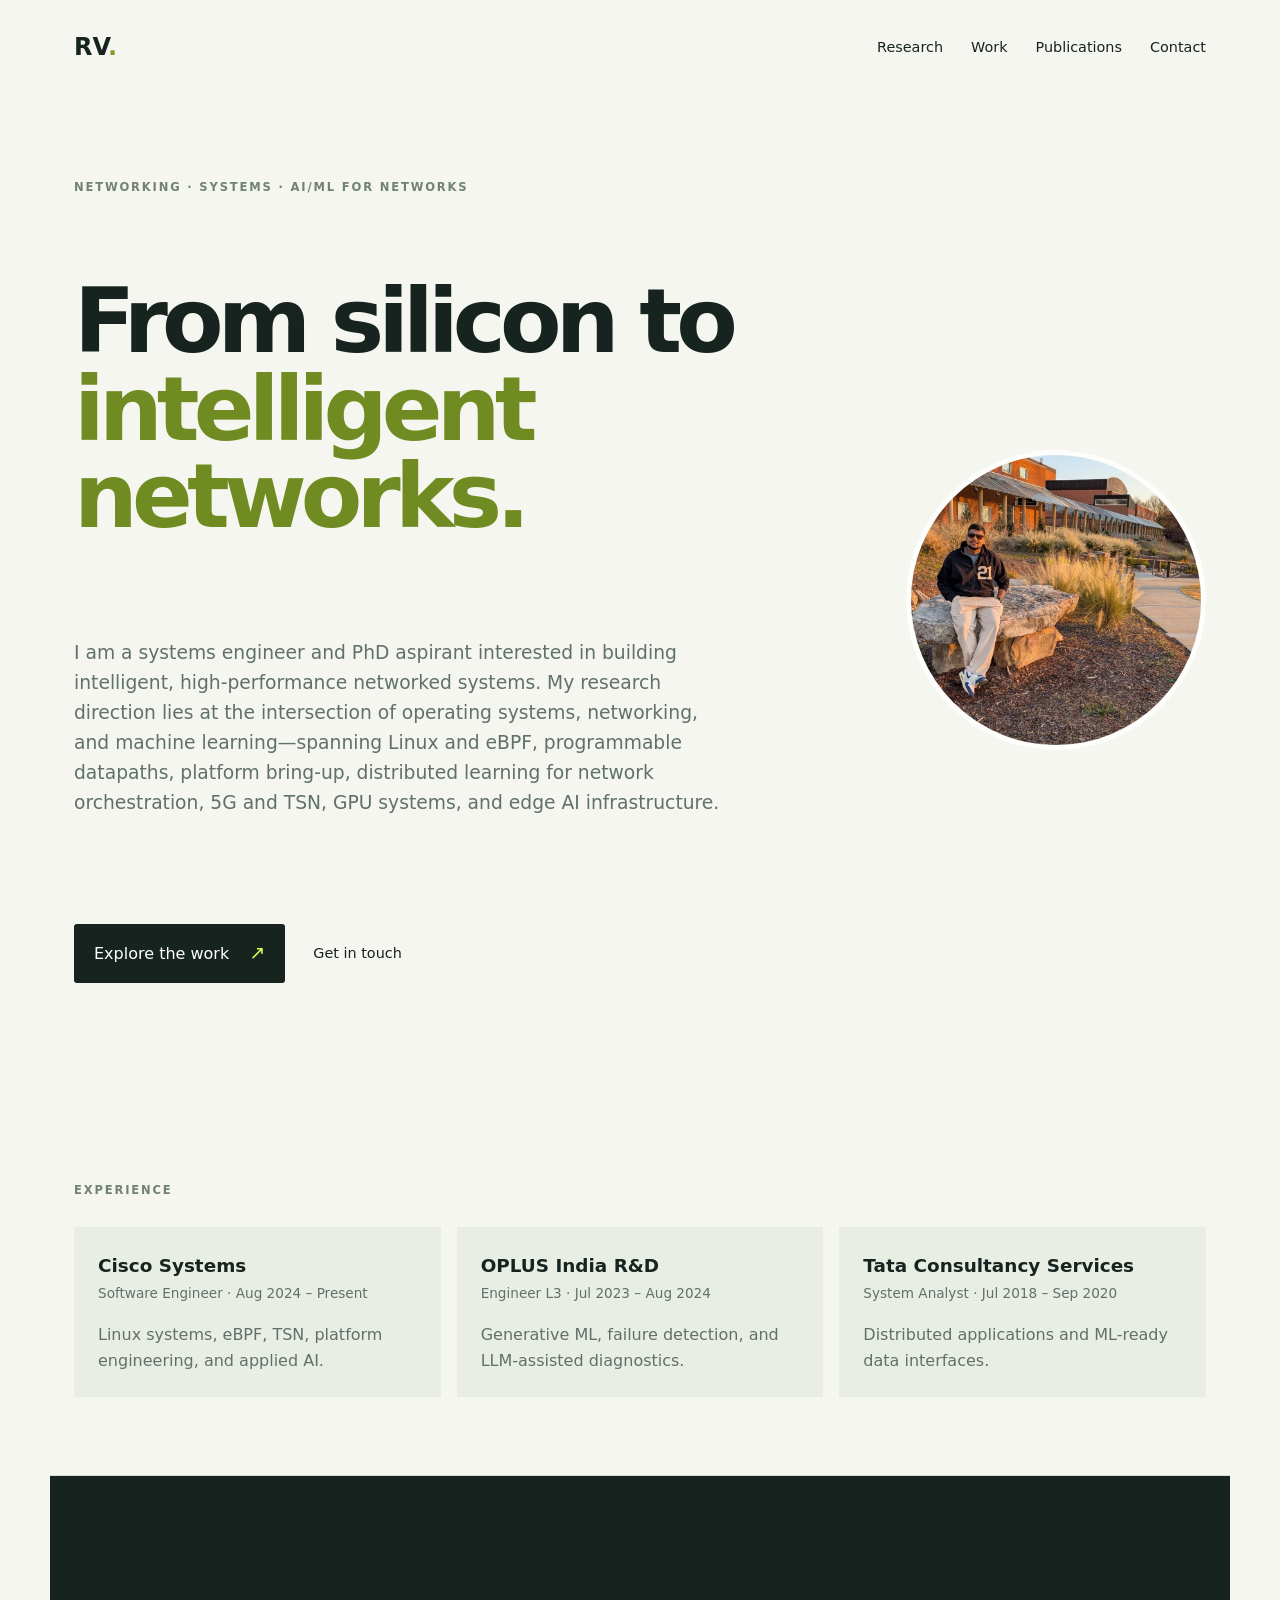
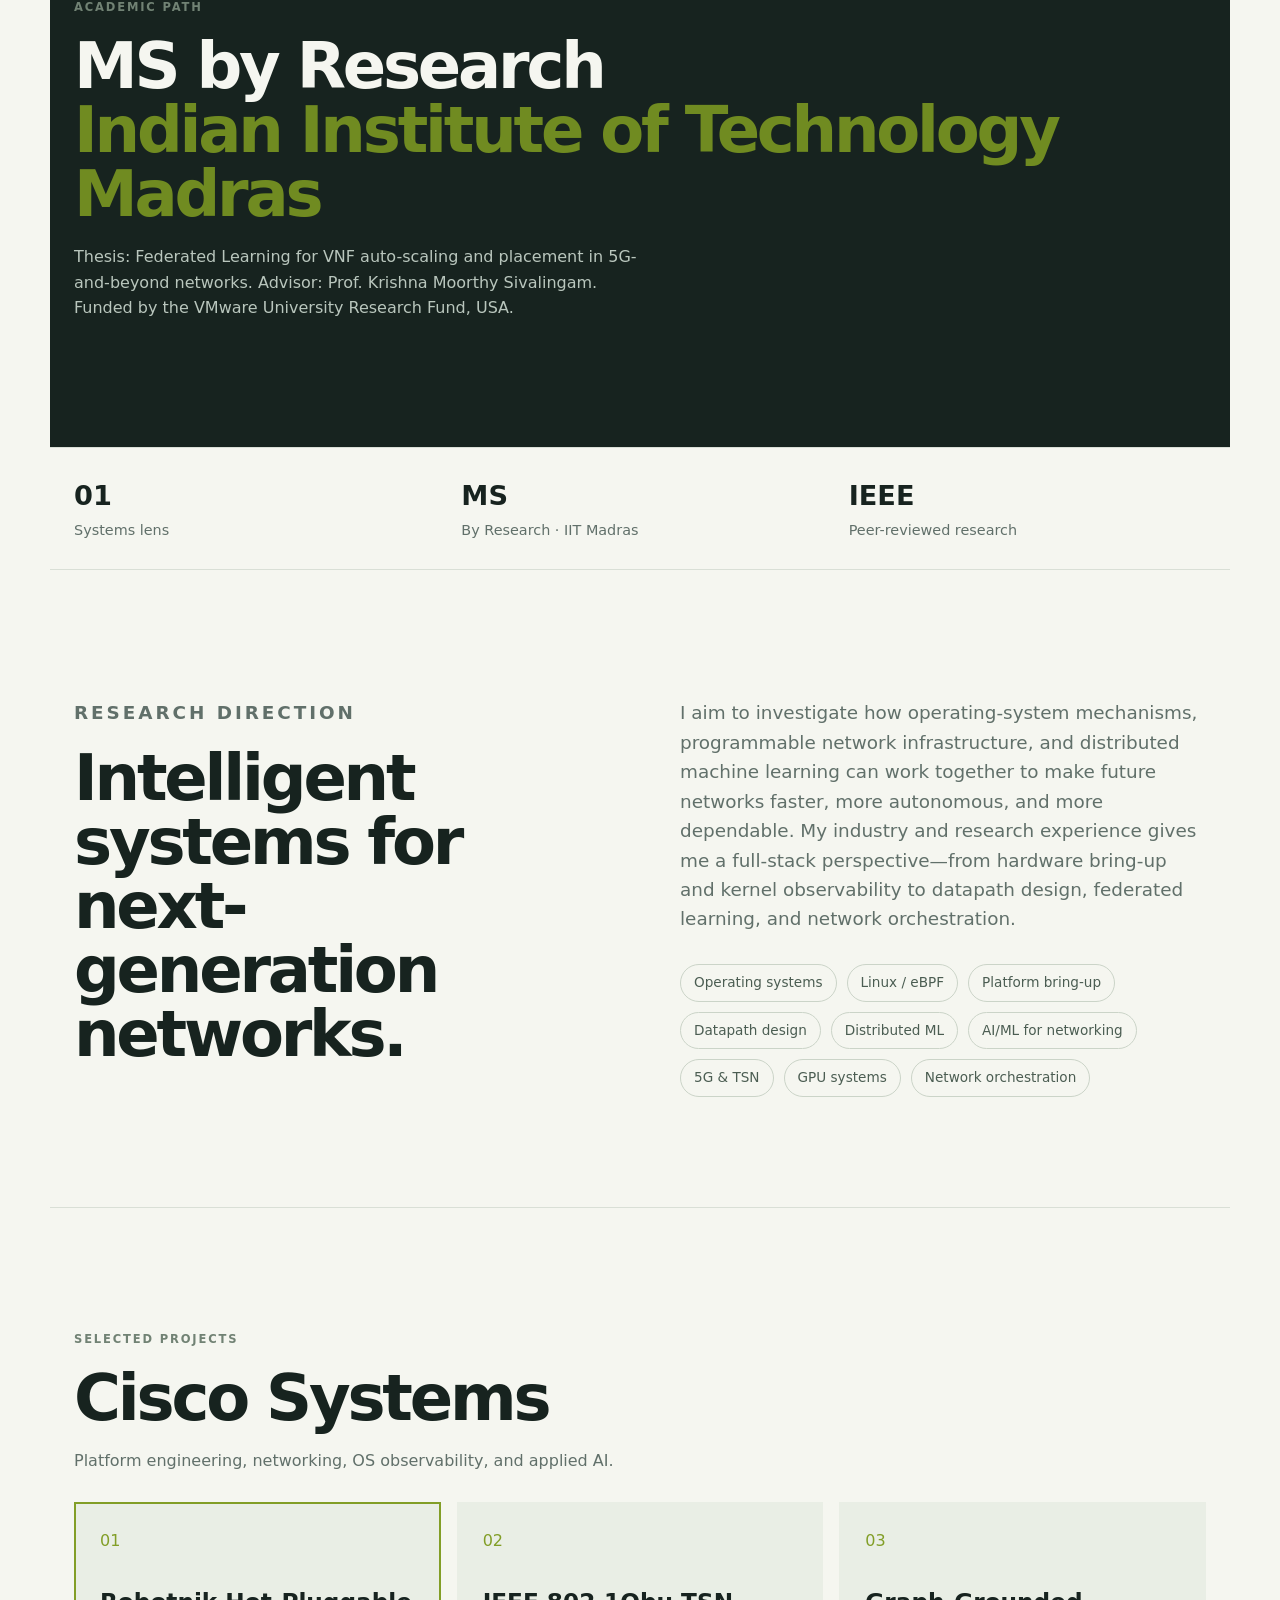
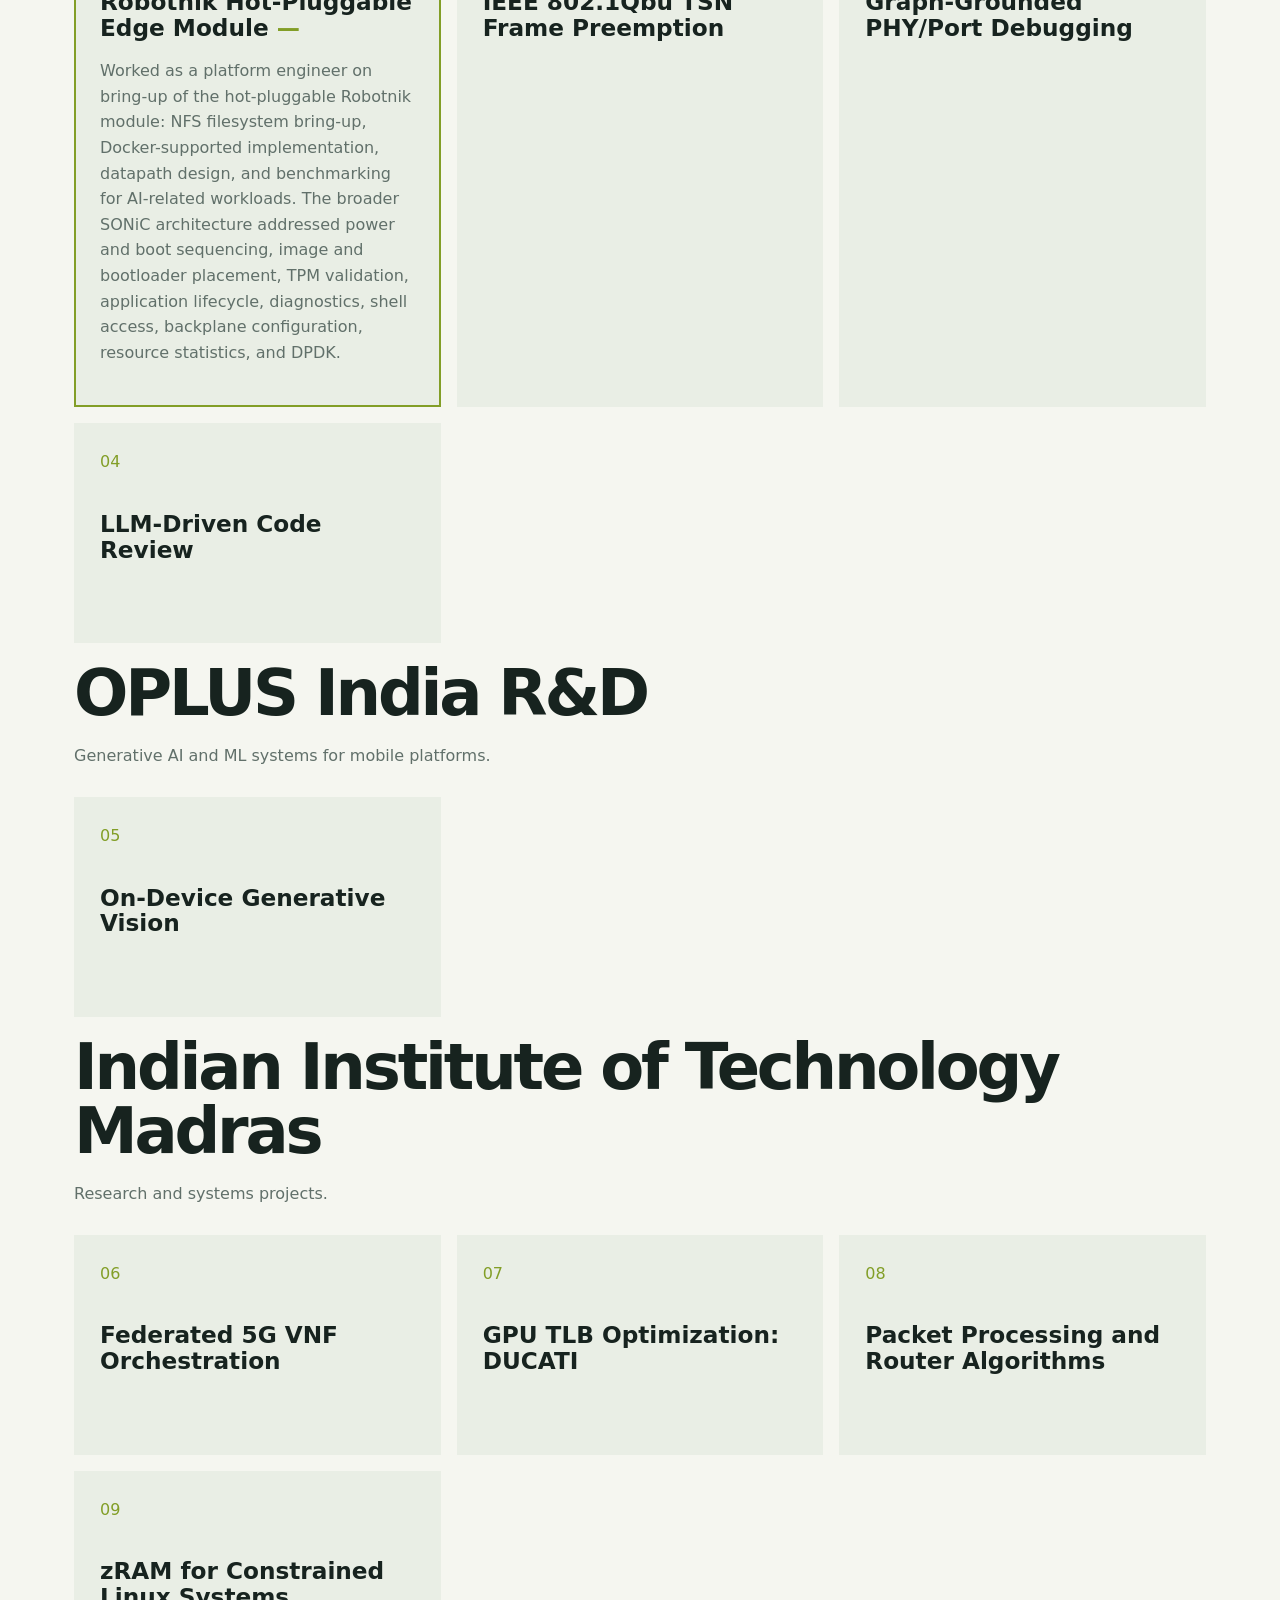
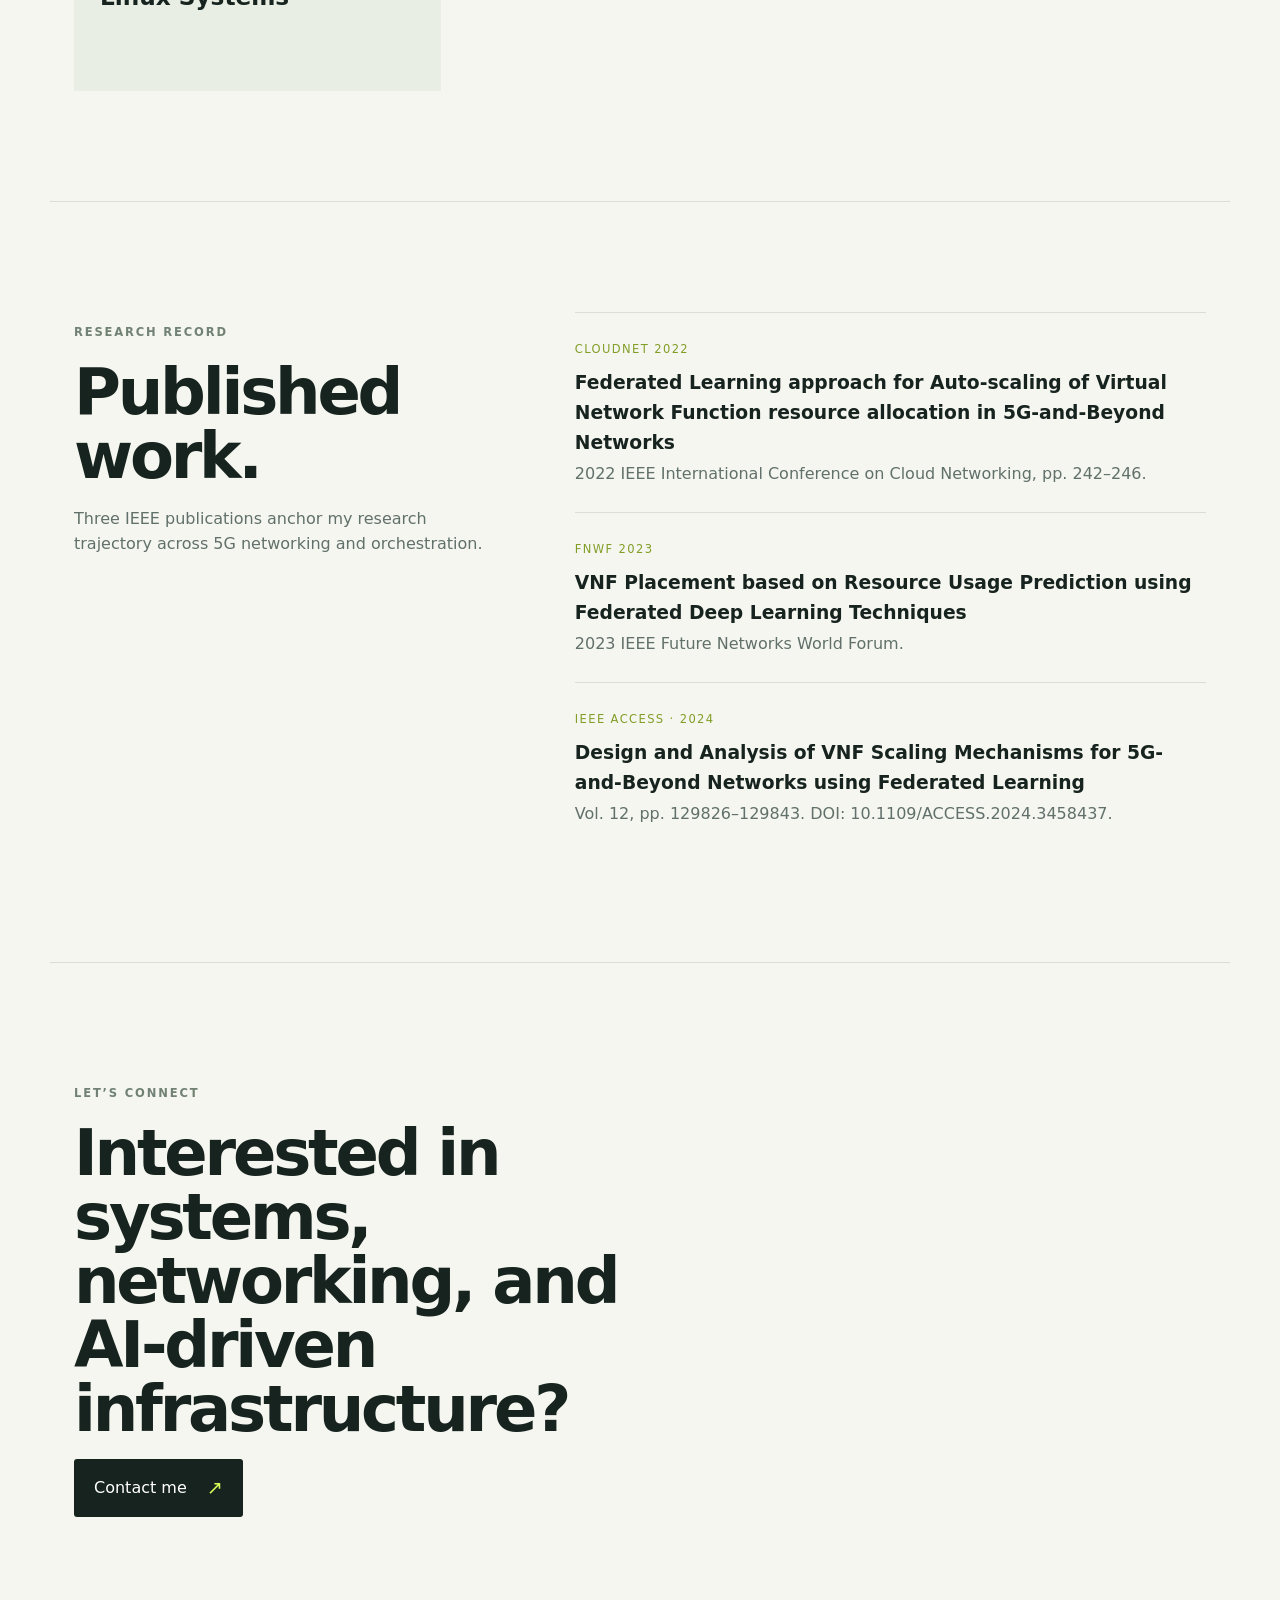
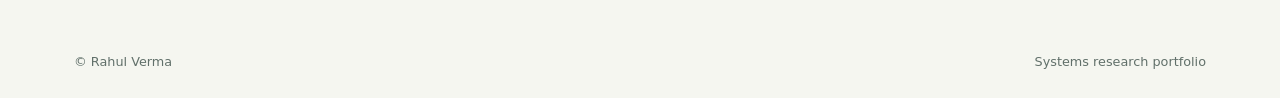
==== index.html @ cb819786 "Move contact section to page end" ====
<!doctype html>
<html lang="en"><head><meta charset="utf-8"><meta name="viewport" content="width=device-width,initial-scale=1"><title>Rahul Verma — Systems Research</title><meta name="description" content="Rahul Verma's systems-focused PhD research portfolio."><link rel="stylesheet" href="style.css"><style>.profile-photo{width:180px;height:180px;object-fit:cover;border-radius:50%;display:block;margin-top:32px;border:5px solid rgba(255,255,255,.8)}.hero{position:relative}</style><style>.hero{display:grid;grid-template-columns:minmax(0,1fr) 280px;gap:50px;align-items:center}.hero .profile-photo{grid-column:2;grid-row:1 / span 5;width:260px;height:260px;margin:0;justify-self:end}.hero .eyebrow,.hero h1,.hero .lede,.hero .actions{grid-column:1}.card-grid details{background:#e9eee5;padding:26px;min-height:220px}.card-grid summary{cursor:pointer;list-style:none}.card-grid summary::-webkit-details-marker{display:none}.card-grid summary h3{margin:36px 0 10px}.card-grid details p{color:var(--muted);margin-top:18px}.card-grid details[open]{outline:2px solid #829e27;outline-offset:-2px}.card-grid details[open] summary h3:after{content:'  —';color:#829e27}@media(max-width:720px){.hero{display:block}.hero .profile-photo{width:190px;height:190px;margin:0 0 28px;display:block}.card-grid details{min-height:0}}</style><style>.hero{padding:72px 24px 58px;max-width:1180px}.hero .profile-photo{width:300px;height:300px}.hero h1{font-size:clamp(3rem,7vw,6.4rem)}.timeline{padding:78px 24px;border-bottom:1px solid var(--line)}.timeline-grid{display:grid;grid-template-columns:repeat(3,1fr);gap:16px;margin-top:28px}.timeline-card{background:#e9eee5;padding:24px}.timeline-card strong{display:block;font-size:1.15rem}.timeline-card span{color:var(--muted);font-size:.85rem}.timeline-card p{color:var(--muted);margin-bottom:0}@media(max-width:720px){.hero{padding-top:48px}.hero .profile-photo{width:210px;height:210px}.timeline-grid{grid-template-columns:1fr}}</style></head>
<body><header class="nav"><a class="brand" href="#top">RV<span>.</span></a><nav><a href="#research">Research</a><a href="#work">Work</a><a href="#publications">Publications</a><a href="#contact">Contact</a></nav></header>
<main id="top"><section class="hero"><img class="profile-photo" src="Rahul.jpeg" alt="Rahul Verma"><p class="eyebrow">Networking · Systems · AI/ML for Networks</p><h1>From silicon to <em>intelligent networks.</em></h1><p class="lede">I am a systems engineer and PhD aspirant interested in building intelligent, high-performance networked systems. My research direction lies at the intersection of operating systems, networking, and machine learning—spanning Linux and eBPF, programmable datapaths, platform bring-up, distributed learning for network orchestration, 5G and TSN, GPU systems, and edge AI infrastructure.</p><div class="actions"><a class="button" href="#research">Explore the work <span>↗</span></a><a class="text-link" href="mailto:rahulver551@gmail.com">Get in touch</a></div></section>
<section class="timeline"><p class="eyebrow">Experience</p><div class="timeline-grid"><article class="timeline-card"><strong>Cisco Systems</strong><span>Software Engineer · Aug 2024 – Present</span><p>Linux systems, eBPF, TSN, platform engineering, and applied AI.</p></article><article class="timeline-card"><strong>OPLUS India R&amp;D</strong><span>Engineer L3 · Jul 2023 – Aug 2024</span><p>Generative ML, failure detection, and LLM-assisted diagnostics.</p></article><article class="timeline-card"><strong>Tata Consultancy Services</strong><span>System Analyst · Jul 2018 – Sep 2020</span><p>Distributed applications and ML-ready data interfaces.</p></article></div></section><section class="education"><p class="eyebrow">Academic path</p><h2>MS by Research<br><em>Indian Institute of Technology Madras</em></h2><p>Thesis: Federated Learning for VNF auto-scaling and placement in 5G-and-beyond networks. Advisor: Prof. Krishna Moorthy Sivalingam. Funded by the VMware University Research Fund, USA.</p></section><section class="stats"><div><strong>01</strong><span>Systems lens</span></div><div><strong>MS</strong><span>By Research · IIT Madras</span></div><div><strong>IEEE</strong><span>Peer-reviewed research</span></div></section>
<section id="research" class="section split"><div><p class="eyebrow">Research direction</p><h2>Intelligent systems for next-generation networks.</h2></div><div><p>I aim to investigate how operating-system mechanisms, programmable network infrastructure, and distributed machine learning can work together to make future networks faster, more autonomous, and more dependable. My industry and research experience gives me a full-stack perspective—from hardware bring-up and kernel observability to datapath design, federated learning, and network orchestration.</p><div class="chips"><span>Operating systems</span><span>Linux / eBPF</span><span>Platform bring-up</span><span>Datapath design</span><span>Distributed ML</span><span>AI/ML for networking</span><span>5G &amp; TSN</span><span>GPU systems</span><span>Network orchestration</span></div></div></section>

<section id="projects" class="section"><p class="eyebrow">Selected projects</p><div class="group"><h2>Cisco Systems</h2><p class="muted">Platform engineering, networking, OS observability, and applied AI.</p><div class="card-grid"><details open><summary><span class="number">01</span><h3>Robotnik Hot-Pluggable Edge Module</h3></summary><p>Worked as a platform engineer on bring-up of the hot-pluggable Robotnik module: NFS filesystem bring-up, Docker-supported implementation, datapath design, and benchmarking for AI-related workloads. The broader SONiC architecture addressed power and boot sequencing, image and bootloader placement, TPM validation, application lifecycle, diagnostics, shell access, backplane configuration, resource statistics, and DPDK.</p></details><details><summary><span class="number">02</span><h3>IEEE 802.1Qbu TSN Frame Preemption</h3></summary><p>Implemented low-latency frame preemption on the Industrial Ethernet 9000 so time-critical traffic can interrupt non-critical frames mid-transmission. Delivered firmware changes, QoS integration for express and preempted queues, per-port CLI configuration, and auto-enable negotiation.</p></details><details><summary><span class="number">03</span><h3>Graph-Grounded PHY/Port Debugging</h3></summary><p>Built a Graph RAG agent for link flaps, CRC bursts, and SFP failures across the Port → PHY → SerDes → ASIC chain. Parsed CLI output with TextFSM, combined causal graph traversal with documentation retrieval, and reduced complex-fault triage from roughly 60 minutes to 5 minutes.</p></details><details><summary><span class="number">04</span><h3>LLM-Driven Code Review</h3></summary><p>Built specialized LLM agents that inspect pull requests for bugs, security, performance, and maintainability. Code knowledge graphs, semantic embeddings, confidence-weighted aggregation, static-analysis signals, and developer feedback improve cross-file reasoning and finding quality.</p></details></div></div><div class="group"><h2>OPLUS India R&amp;D</h2><p class="muted">Generative AI and ML systems for mobile platforms.</p><div class="card-grid"><details><summary><span class="number">05</span><h3>On-Device Generative Vision</h3></summary><p>Contributed to a Magic Eraser-style feature for intelligent object removal and background synthesis using generative ML models. Also built structured ML failure-detection pipelines and lightweight LLM-assisted log analysis.</p></details></div></div><div class="group"><h2>Indian Institute of Technology Madras</h2><p class="muted">Research and systems projects.</p><div class="card-grid"><details><summary><span class="number">06</span><h3>Federated 5G VNF Orchestration</h3></summary><p>Designed federated deep-learning systems for VNF resource allocation in multi-domain 5G networks using LSTM/GRU forecasting and Time-GAN synthetic telemetry. Developed privacy-preserving auto-scaling and dynamic placement across multi-cloud environments without sharing raw domain data.</p></details><details><summary><span class="number">07</span><h3>GPU TLB Optimization: DUCATI</h3></summary><p>Implemented a simplified DUCATI architecture in Macsim to extend GPU TLB reach. Benchmarked merge-sort CPU and vector-add GPU workloads and observed fewer TLB evictions than the baseline on GPU workloads.</p></details><details><summary><span class="number">08</span><h3>Packet Processing and Router Algorithms</h3></summary><p>Built Python circuit-switching and packet-processing simulators and implemented IPv4 classification using a Set Pruning Trie for CS6040.</p></details><details><summary><span class="number">09</span><h3>zRAM for Constrained Linux Systems</h3></summary><p>Evaluated compressed in-memory swap through algorithm selection, adaptive sizing, swap priority, swappiness tuning, zswap conflict avoidance, and validation with zramctl and swapon.</p></details></div></div></section><section id="publications" class="section publications"><div><p class="eyebrow">Research record</p><h2>Published work.</h2><p class="muted">Three IEEE publications anchor my research trajectory across 5G networking and orchestration.</p></div><div class="pub-list"><article><span>CloudNet 2022</span><h3>Federated Learning approach for Auto-scaling of Virtual Network Function resource allocation in 5G-and-Beyond Networks</h3><p>2022 IEEE International Conference on Cloud Networking, pp. 242–246.</p></article><article><span>FNWF 2023</span><h3>VNF Placement based on Resource Usage Prediction using Federated Deep Learning Techniques</h3><p>2023 IEEE Future Networks World Forum.</p></article><article><span>IEEE Access · 2024</span><h3>Design and Analysis of VNF Scaling Mechanisms for 5G-and-Beyond Networks using Federated Learning</h3><p>Vol. 12, pp. 129826–129843. DOI: 10.1109/ACCESS.2024.3458437.</p></article></div></section>

<section id="contact" class="contact"><p class="eyebrow">Let’s connect</p><h2>Interested in systems, networking, and AI-driven infrastructure?</h2><a class="button" href="mailto:rahulver551@gmail.com">Contact me <span>↗</span></a></section></main><footer><span>© Rahul Verma</span><span>Systems research portfolio</span></footer></body></html>
---- style.css ----
:root{--ink:#17231f;--muted:#61706a;--paper:#f5f6f0;--accent:#d7ff57;--line:#d9dfd6}*{box-sizing:border-box}html{scroll-behavior:smooth}body{margin:0;background:var(--paper);color:var(--ink);font:16px/1.6 Inter,ui-sans-serif,system-ui,sans-serif}.nav,main,footer{max-width:1180px;margin:auto}.nav{display:flex;justify-content:space-between;align-items:center;padding:28px 24px}.brand{font-size:1.5rem;font-weight:800;color:var(--ink);text-decoration:none}.brand span{color:#829e27}nav{display:flex;gap:28px}nav a,.text-link{color:var(--ink);text-decoration:none;font-size:.9rem}.hero{padding:125px 24px 92px;max-width:960px}.eyebrow{color:#718274;text-transform:uppercase;letter-spacing:.16em;font-size:.72rem;font-weight:750}.hero h1{font-size:clamp(3.3rem,8vw,7.2rem);line-height:.98;letter-spacing:-.065em;margin:20px 0 28px;max-width:950px}.hero em,h2 em{font-style:normal;color:#708b21}.lede{max-width:650px;color:var(--muted);font-size:1.17rem}.actions{display:flex;align-items:center;gap:28px;margin-top:38px}.button{display:inline-flex;gap:20px;align-items:center;background:var(--ink);color:#fff;text-decoration:none;padding:14px 20px;border-radius:3px}.button span{color:var(--accent);font-size:1.2rem}.stats{border-top:1px solid var(--line);border-bottom:1px solid var(--line);display:grid;grid-template-columns:repeat(3,1fr);padding:26px 24px;gap:30px}.stats strong{display:block;font-size:1.7rem}.stats span{color:var(--muted);font-size:.9rem}.section{padding:110px 24px;border-bottom:1px solid var(--line)}.split{display:grid;grid-template-columns:1fr 1fr;gap:80px}.section h2,.education h2,.contact h2{font-size:clamp(2.5rem,5vw,5rem);line-height:1;letter-spacing:-.05em;margin:18px 0}.split p{color:var(--muted);font-size:1.15rem}.chips{display:flex;flex-wrap:wrap;gap:10px;margin-top:30px}.chips span{border:1px solid #cbd4c8;border-radius:99px;padding:7px 13px;color:#4b5d52;font-size:.85rem}.card-grid{display:grid;grid-template-columns:repeat(3,1fr);gap:16px;margin-top:28px}.card-grid article{background:#e9eee5;padding:28px;min-height:245px}.number{color:#829e27}.card-grid h3{font-size:1.45rem;margin:45px 0 10px;line-height:1.1}.card-grid p,.muted{color:var(--muted)}.publications{display:grid;grid-template-columns:.8fr 1.2fr;gap:80px}.pub-list article{border-top:1px solid var(--line);padding:22px 0}.pub-list span{font-size:.72rem;letter-spacing:.12em;text-transform:uppercase;color:#829e27}.pub-list h3{margin:8px 0 0}.pub-list p{margin:3px 0;color:var(--muted)}.education{padding:110px 24px;background:var(--ink);color:#f5f6f0}.education p:last-child{max-width:580px;color:#b9c6bd}.contact{padding:110px 24px}.contact h2{max-width:620px}footer{display:flex;justify-content:space-between;padding:25px 24px;color:var(--muted);font-size:.8rem}@media(max-width:720px){nav{display:none}.hero{padding-top:70px}.stats,.split,.card-grid,.publications{grid-template-columns:1fr;gap:35px}.section,.education,.contact{padding-top:75px;padding-bottom:75px}}
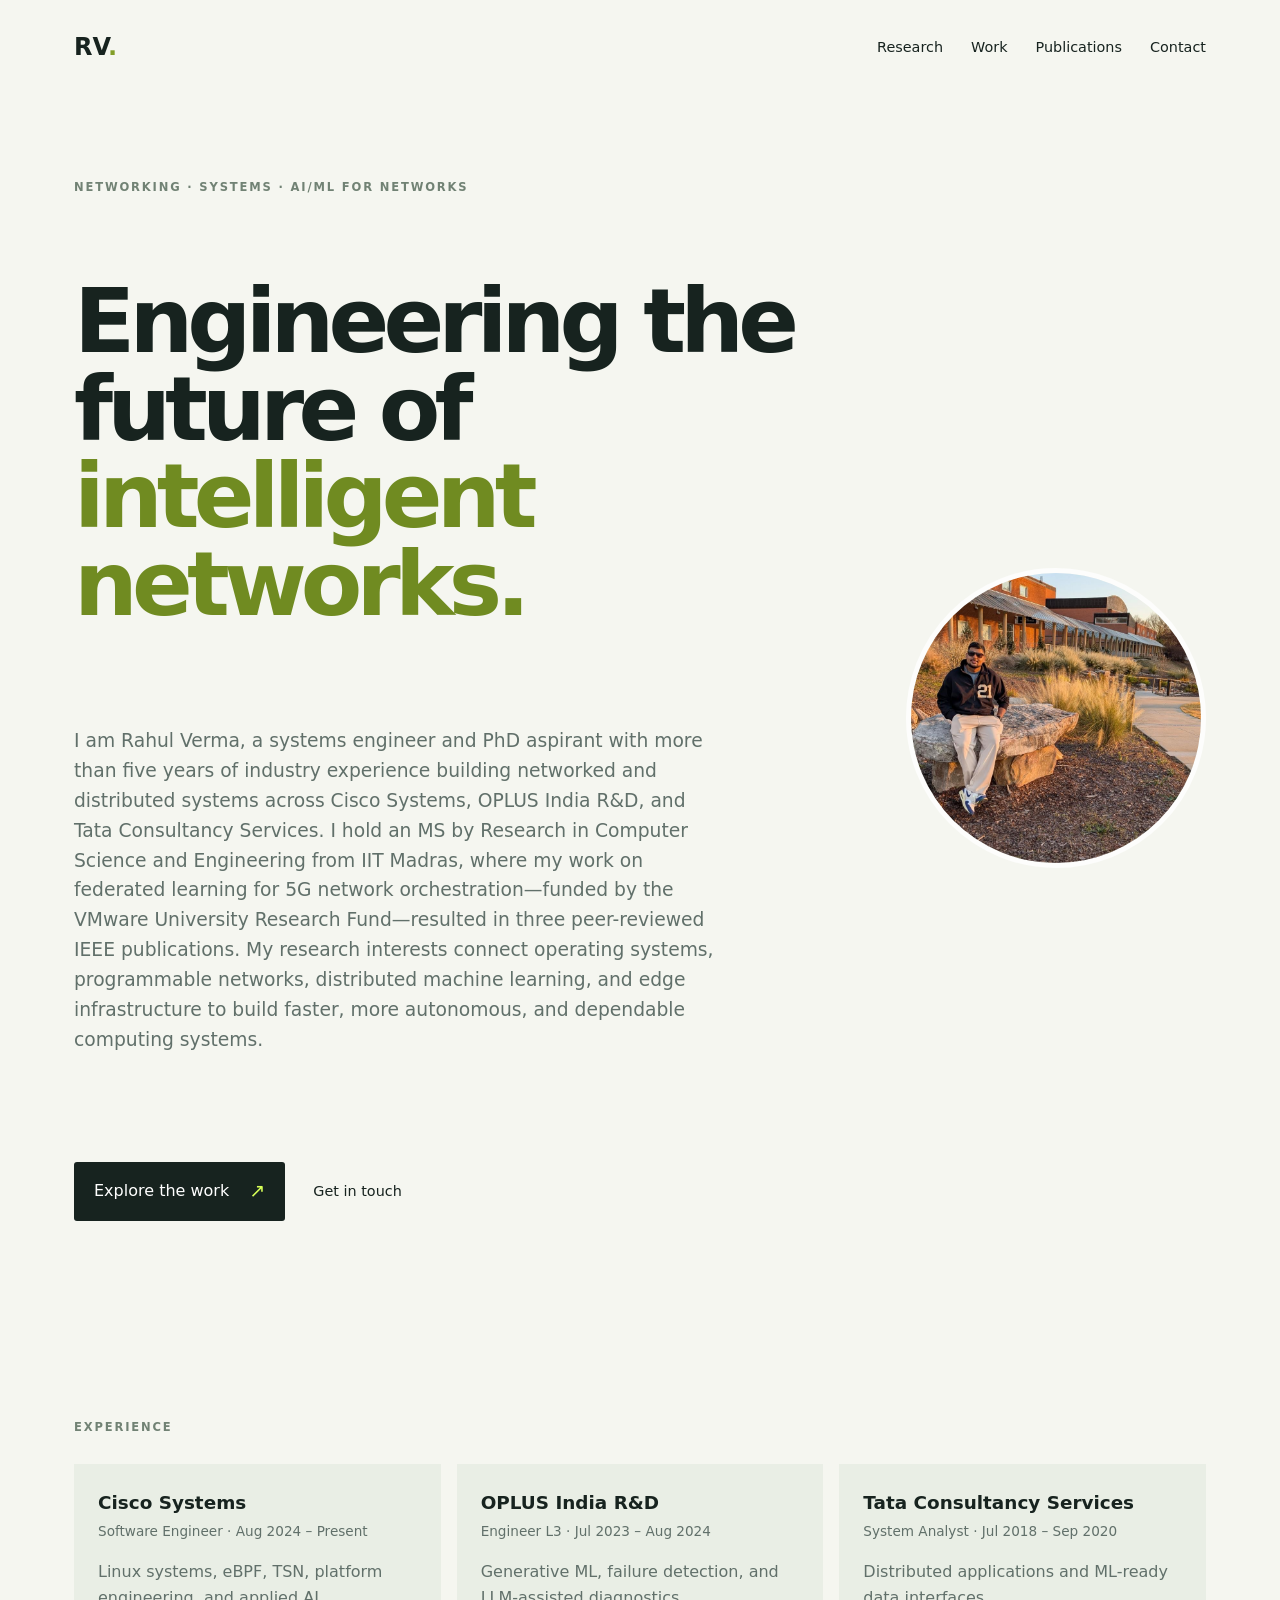
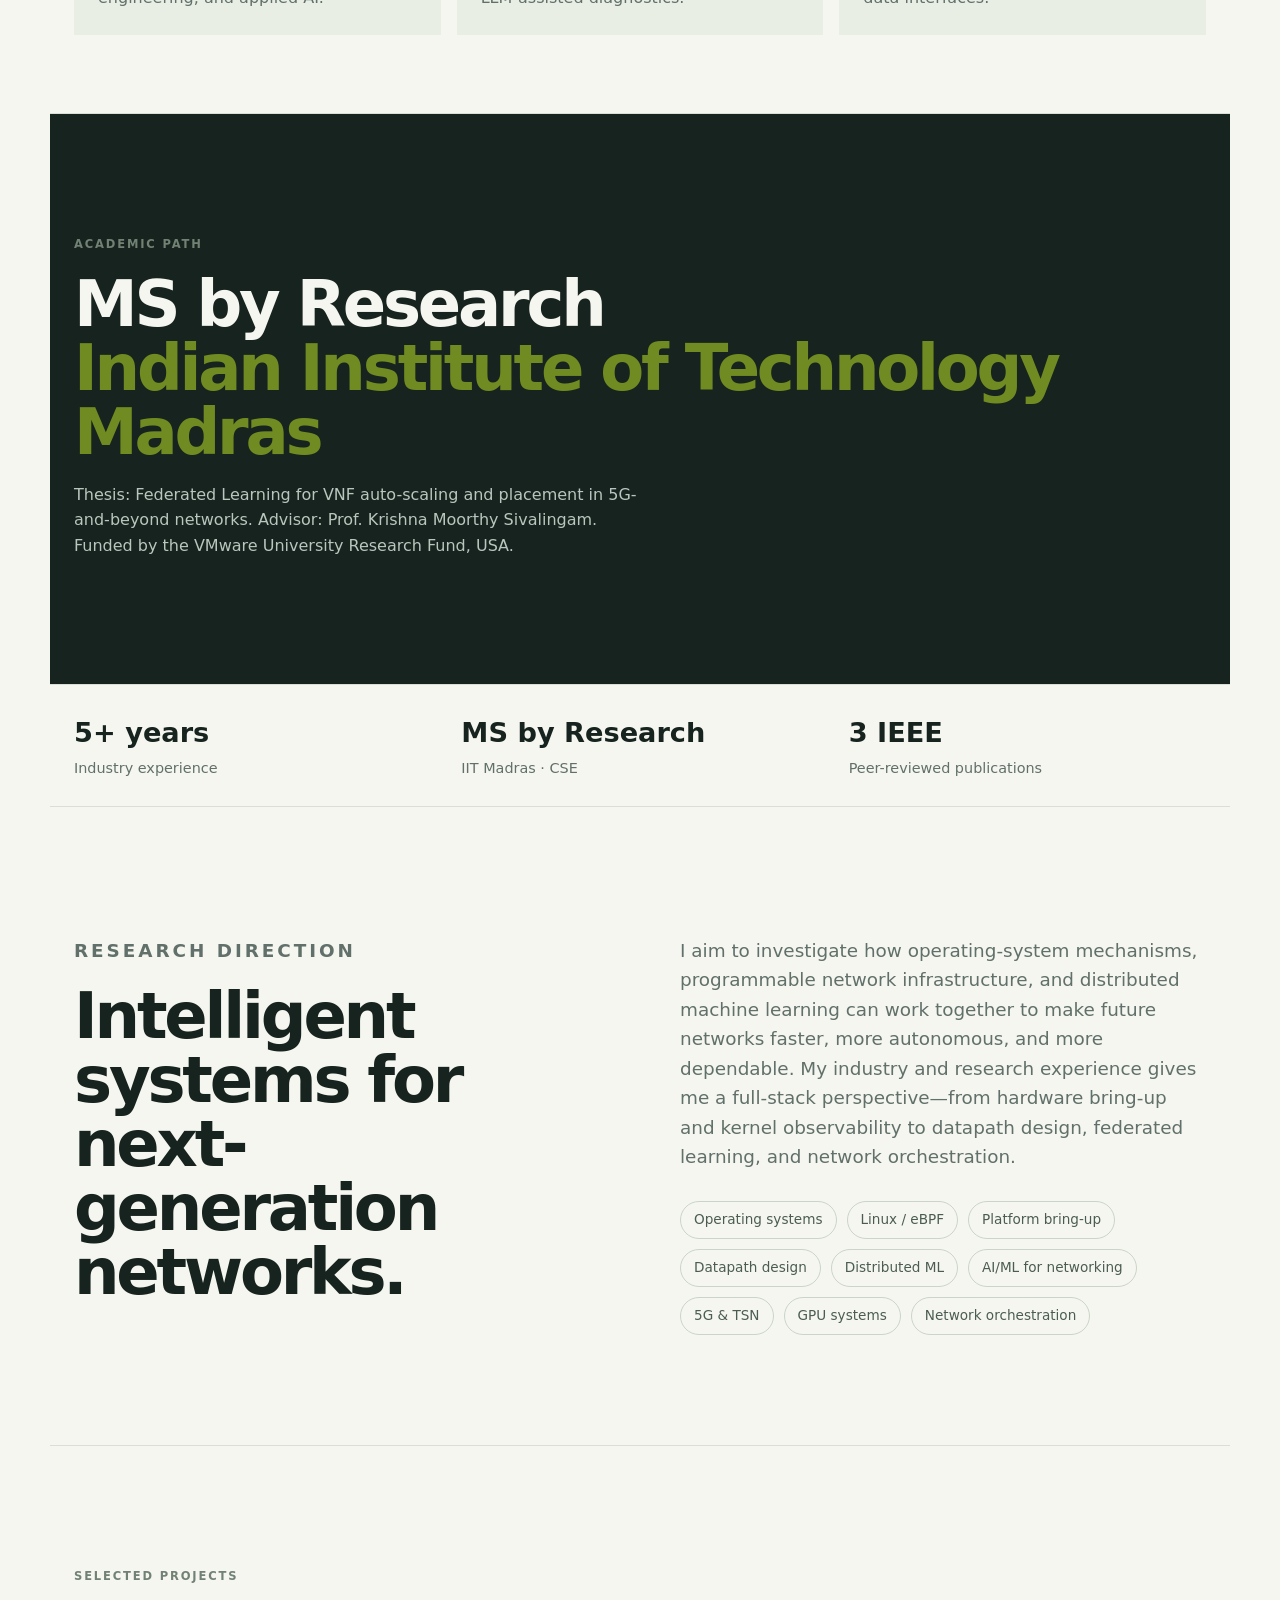
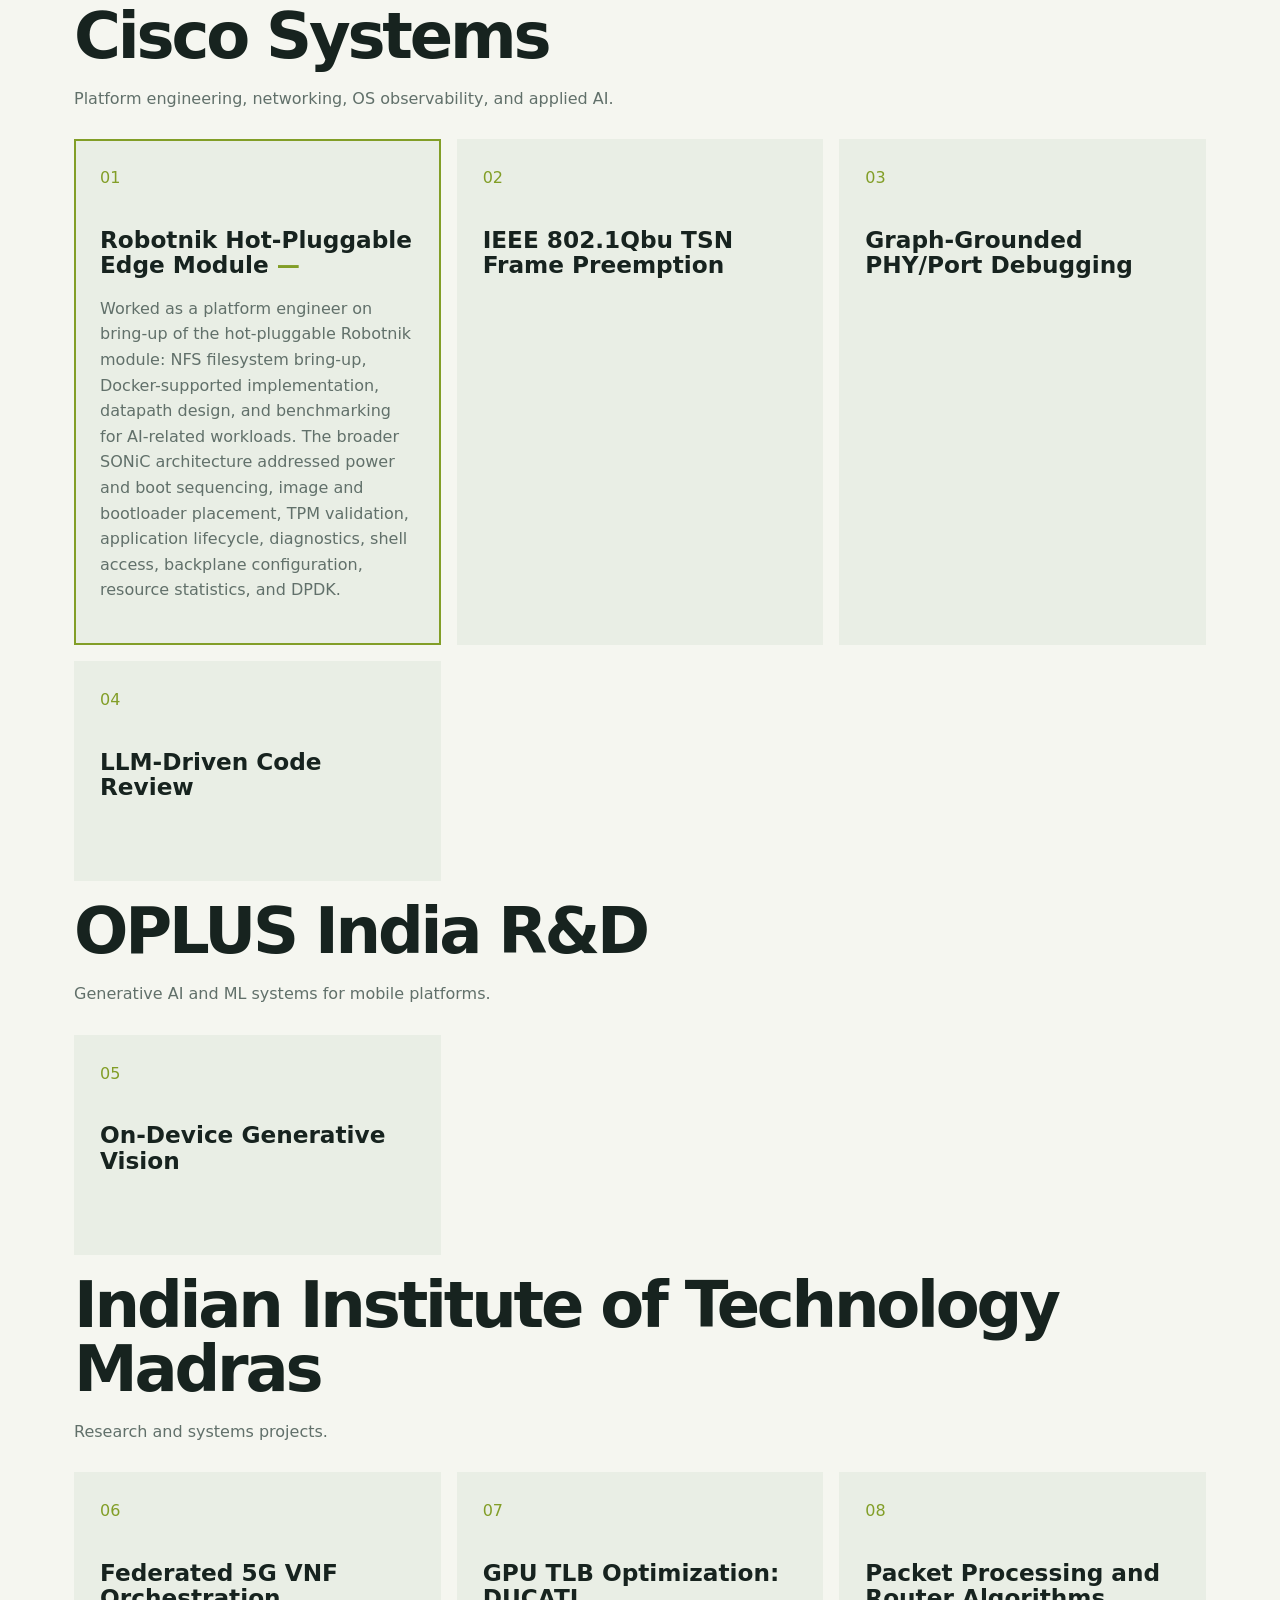
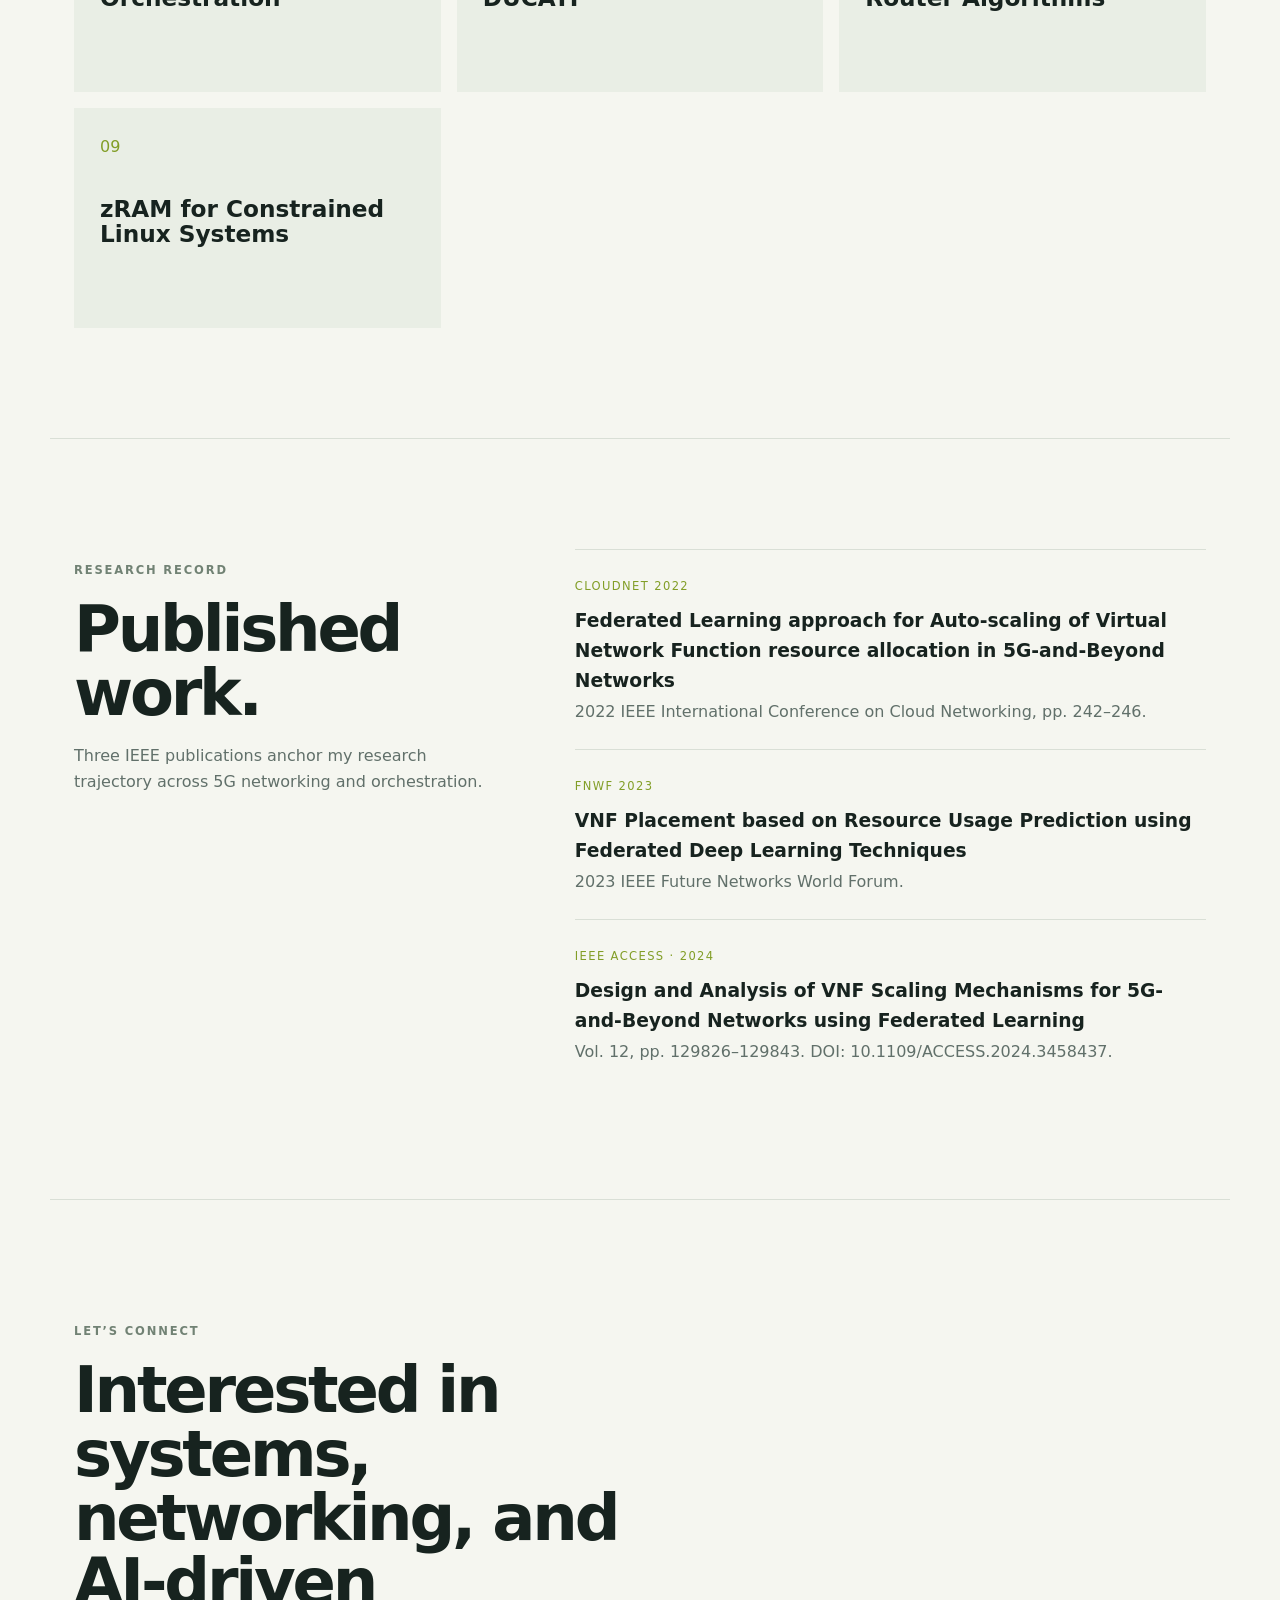
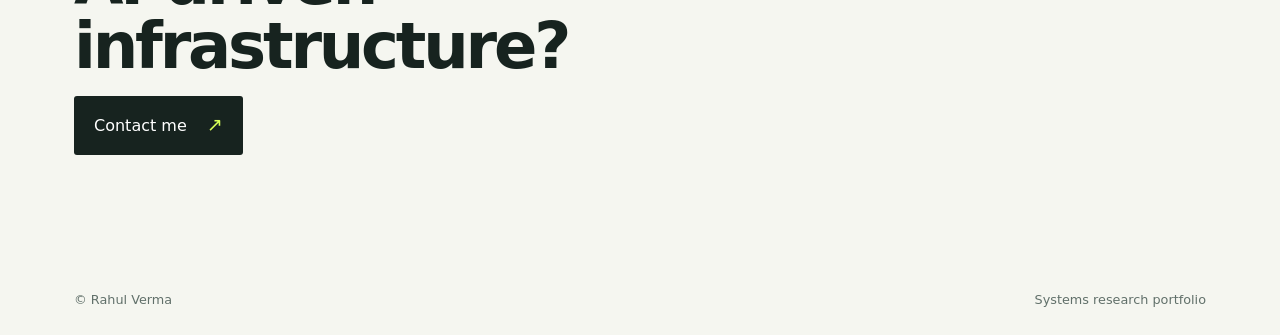
==== commit 711ee628: "Strengthen systems profile introduction" ====
--- a/index.html
+++ b/index.html
@@ -1,8 +1,8 @@
 <!doctype html>
 <html lang="en"><head><meta charset="utf-8"><meta name="viewport" content="width=device-width,initial-scale=1"><title>Rahul Verma — Systems Research</title><meta name="description" content="Rahul Verma's systems-focused PhD research portfolio."><link rel="stylesheet" href="style.css"><style>.profile-photo{width:180px;height:180px;object-fit:cover;border-radius:50%;display:block;margin-top:32px;border:5px solid rgba(255,255,255,.8)}.hero{position:relative}</style><style>.hero{display:grid;grid-template-columns:minmax(0,1fr) 280px;gap:50px;align-items:center}.hero .profile-photo{grid-column:2;grid-row:1 / span 5;width:260px;height:260px;margin:0;justify-self:end}.hero .eyebrow,.hero h1,.hero .lede,.hero .actions{grid-column:1}.card-grid details{background:#e9eee5;padding:26px;min-height:220px}.card-grid summary{cursor:pointer;list-style:none}.card-grid summary::-webkit-details-marker{display:none}.card-grid summary h3{margin:36px 0 10px}.card-grid details p{color:var(--muted);margin-top:18px}.card-grid details[open]{outline:2px solid #829e27;outline-offset:-2px}.card-grid details[open] summary h3:after{content:'  —';color:#829e27}@media(max-width:720px){.hero{display:block}.hero .profile-photo{width:190px;height:190px;margin:0 0 28px;display:block}.card-grid details{min-height:0}}</style><style>.hero{padding:72px 24px 58px;max-width:1180px}.hero .profile-photo{width:300px;height:300px}.hero h1{font-size:clamp(3rem,7vw,6.4rem)}.timeline{padding:78px 24px;border-bottom:1px solid var(--line)}.timeline-grid{display:grid;grid-template-columns:repeat(3,1fr);gap:16px;margin-top:28px}.timeline-card{background:#e9eee5;padding:24px}.timeline-card strong{display:block;font-size:1.15rem}.timeline-card span{color:var(--muted);font-size:.85rem}.timeline-card p{color:var(--muted);margin-bottom:0}@media(max-width:720px){.hero{padding-top:48px}.hero .profile-photo{width:210px;height:210px}.timeline-grid{grid-template-columns:1fr}}</style></head>
 <body><header class="nav"><a class="brand" href="#top">RV<span>.</span></a><nav><a href="#research">Research</a><a href="#work">Work</a><a href="#publications">Publications</a><a href="#contact">Contact</a></nav></header>
-<main id="top"><section class="hero"><img class="profile-photo" src="Rahul.jpeg" alt="Rahul Verma"><p class="eyebrow">Networking · Systems · AI/ML for Networks</p><h1>From silicon to <em>intelligent networks.</em></h1><p class="lede">I am a systems engineer and PhD aspirant interested in building intelligent, high-performance networked systems. My research direction lies at the intersection of operating systems, networking, and machine learning—spanning Linux and eBPF, programmable datapaths, platform bring-up, distributed learning for network orchestration, 5G and TSN, GPU systems, and edge AI infrastructure.</p><div class="actions"><a class="button" href="#research">Explore the work <span>↗</span></a><a class="text-link" href="mailto:rahulver551@gmail.com">Get in touch</a></div></section>
-<section class="timeline"><p class="eyebrow">Experience</p><div class="timeline-grid"><article class="timeline-card"><strong>Cisco Systems</strong><span>Software Engineer · Aug 2024 – Present</span><p>Linux systems, eBPF, TSN, platform engineering, and applied AI.</p></article><article class="timeline-card"><strong>OPLUS India R&amp;D</strong><span>Engineer L3 · Jul 2023 – Aug 2024</span><p>Generative ML, failure detection, and LLM-assisted diagnostics.</p></article><article class="timeline-card"><strong>Tata Consultancy Services</strong><span>System Analyst · Jul 2018 – Sep 2020</span><p>Distributed applications and ML-ready data interfaces.</p></article></div></section><section class="education"><p class="eyebrow">Academic path</p><h2>MS by Research<br><em>Indian Institute of Technology Madras</em></h2><p>Thesis: Federated Learning for VNF auto-scaling and placement in 5G-and-beyond networks. Advisor: Prof. Krishna Moorthy Sivalingam. Funded by the VMware University Research Fund, USA.</p></section><section class="stats"><div><strong>01</strong><span>Systems lens</span></div><div><strong>MS</strong><span>By Research · IIT Madras</span></div><div><strong>IEEE</strong><span>Peer-reviewed research</span></div></section>
+<main id="top"><section class="hero"><img class="profile-photo" src="Rahul.jpeg" alt="Rahul Verma"><p class="eyebrow">Networking · Systems · AI/ML for Networks</p><h1>Engineering the future of <em>intelligent networks.</em></h1><p class="lede">I am Rahul Verma, a systems engineer and PhD aspirant with more than five years of industry experience building networked and distributed systems across Cisco Systems, OPLUS India R&amp;D, and Tata Consultancy Services. I hold an MS by Research in Computer Science and Engineering from IIT Madras, where my work on federated learning for 5G network orchestration—funded by the VMware University Research Fund—resulted in three peer-reviewed IEEE publications. My research interests connect operating systems, programmable networks, distributed machine learning, and edge infrastructure to build faster, more autonomous, and dependable computing systems.</p><div class="actions"><a class="button" href="#research">Explore the work <span>↗</span></a><a class="text-link" href="mailto:rahulver551@gmail.com">Get in touch</a></div></section>
+<section class="timeline"><p class="eyebrow">Experience</p><div class="timeline-grid"><article class="timeline-card"><strong>Cisco Systems</strong><span>Software Engineer · Aug 2024 – Present</span><p>Linux systems, eBPF, TSN, platform engineering, and applied AI.</p></article><article class="timeline-card"><strong>OPLUS India R&amp;D</strong><span>Engineer L3 · Jul 2023 – Aug 2024</span><p>Generative ML, failure detection, and LLM-assisted diagnostics.</p></article><article class="timeline-card"><strong>Tata Consultancy Services</strong><span>System Analyst · Jul 2018 – Sep 2020</span><p>Distributed applications and ML-ready data interfaces.</p></article></div></section><section class="education"><p class="eyebrow">Academic path</p><h2>MS by Research<br><em>Indian Institute of Technology Madras</em></h2><p>Thesis: Federated Learning for VNF auto-scaling and placement in 5G-and-beyond networks. Advisor: Prof. Krishna Moorthy Sivalingam. Funded by the VMware University Research Fund, USA.</p></section><section class="stats"><div><strong>5+ years</strong><span>Industry experience</span></div><div><strong>MS by Research</strong><span>IIT Madras · CSE</span></div><div><strong>3 IEEE</strong><span>Peer-reviewed publications</span></div></section>
 <section id="research" class="section split"><div><p class="eyebrow">Research direction</p><h2>Intelligent systems for next-generation networks.</h2></div><div><p>I aim to investigate how operating-system mechanisms, programmable network infrastructure, and distributed machine learning can work together to make future networks faster, more autonomous, and more dependable. My industry and research experience gives me a full-stack perspective—from hardware bring-up and kernel observability to datapath design, federated learning, and network orchestration.</p><div class="chips"><span>Operating systems</span><span>Linux / eBPF</span><span>Platform bring-up</span><span>Datapath design</span><span>Distributed ML</span><span>AI/ML for networking</span><span>5G &amp; TSN</span><span>GPU systems</span><span>Network orchestration</span></div></div></section>
 
 <section id="projects" class="section"><p class="eyebrow">Selected projects</p><div class="group"><h2>Cisco Systems</h2><p class="muted">Platform engineering, networking, OS observability, and applied AI.</p><div class="card-grid"><details open><summary><span class="number">01</span><h3>Robotnik Hot-Pluggable Edge Module</h3></summary><p>Worked as a platform engineer on bring-up of the hot-pluggable Robotnik module: NFS filesystem bring-up, Docker-supported implementation, datapath design, and benchmarking for AI-related workloads. The broader SONiC architecture addressed power and boot sequencing, image and bootloader placement, TPM validation, application lifecycle, diagnostics, shell access, backplane configuration, resource statistics, and DPDK.</p></details><details><summary><span class="number">02</span><h3>IEEE 802.1Qbu TSN Frame Preemption</h3></summary><p>Implemented low-latency frame preemption on the Industrial Ethernet 9000 so time-critical traffic can interrupt non-critical frames mid-transmission. Delivered firmware changes, QoS integration for express and preempted queues, per-port CLI configuration, and auto-enable negotiation.</p></details><details><summary><span class="number">03</span><h3>Graph-Grounded PHY/Port Debugging</h3></summary><p>Built a Graph RAG agent for link flaps, CRC bursts, and SFP failures across the Port → PHY → SerDes → ASIC chain. Parsed CLI output with TextFSM, combined causal graph traversal with documentation retrieval, and reduced complex-fault triage from roughly 60 minutes to 5 minutes.</p></details><details><summary><span class="number">04</span><h3>LLM-Driven Code Review</h3></summary><p>Built specialized LLM agents that inspect pull requests for bugs, security, performance, and maintainability. Code knowledge graphs, semantic embeddings, confidence-weighted aggregation, static-analysis signals, and developer feedback improve cross-file reasoning and finding quality.</p></details></div></div><div class="group"><h2>OPLUS India R&amp;D</h2><p class="muted">Generative AI and ML systems for mobile platforms.</p><div class="card-grid"><details><summary><span class="number">05</span><h3>On-Device Generative Vision</h3></summary><p>Contributed to a Magic Eraser-style feature for intelligent object removal and background synthesis using generative ML models. Also built structured ML failure-detection pipelines and lightweight LLM-assisted log analysis.</p></details></div></div><div class="group"><h2>Indian Institute of Technology Madras</h2><p class="muted">Research and systems projects.</p><div class="card-grid"><details><summary><span class="number">06</span><h3>Federated 5G VNF Orchestration</h3></summary><p>Designed federated deep-learning systems for VNF resource allocation in multi-domain 5G networks using LSTM/GRU forecasting and Time-GAN synthetic telemetry. Developed privacy-preserving auto-scaling and dynamic placement across multi-cloud environments without sharing raw domain data.</p></details><details><summary><span class="number">07</span><h3>GPU TLB Optimization: DUCATI</h3></summary><p>Implemented a simplified DUCATI architecture in Macsim to extend GPU TLB reach. Benchmarked merge-sort CPU and vector-add GPU workloads and observed fewer TLB evictions than the baseline on GPU workloads.</p></details><details><summary><span class="number">08</span><h3>Packet Processing and Router Algorithms</h3></summary><p>Built Python circuit-switching and packet-processing simulators and implemented IPv4 classification using a Set Pruning Trie for CS6040.</p></details><details><summary><span class="number">09</span><h3>zRAM for Constrained Linux Systems</h3></summary><p>Evaluated compressed in-memory swap through algorithm selection, adaptive sizing, swap priority, swappiness tuning, zswap conflict avoidance, and validation with zramctl and swapon.</p></details></div></div></section><section id="publications" class="section publications"><div><p class="eyebrow">Research record</p><h2>Published work.</h2><p class="muted">Three IEEE publications anchor my research trajectory across 5G networking and orchestration.</p></div><div class="pub-list"><article><span>CloudNet 2022</span><h3>Federated Learning approach for Auto-scaling of Virtual Network Function resource allocation in 5G-and-Beyond Networks</h3><p>2022 IEEE International Conference on Cloud Networking, pp. 242–246.</p></article><article><span>FNWF 2023</span><h3>VNF Placement based on Resource Usage Prediction using Federated Deep Learning Techniques</h3><p>2023 IEEE Future Networks World Forum.</p></article><article><span>IEEE Access · 2024</span><h3>Design and Analysis of VNF Scaling Mechanisms for 5G-and-Beyond Networks using Federated Learning</h3><p>Vol. 12, pp. 129826–129843. DOI: 10.1109/ACCESS.2024.3458437.</p></article></div></section>
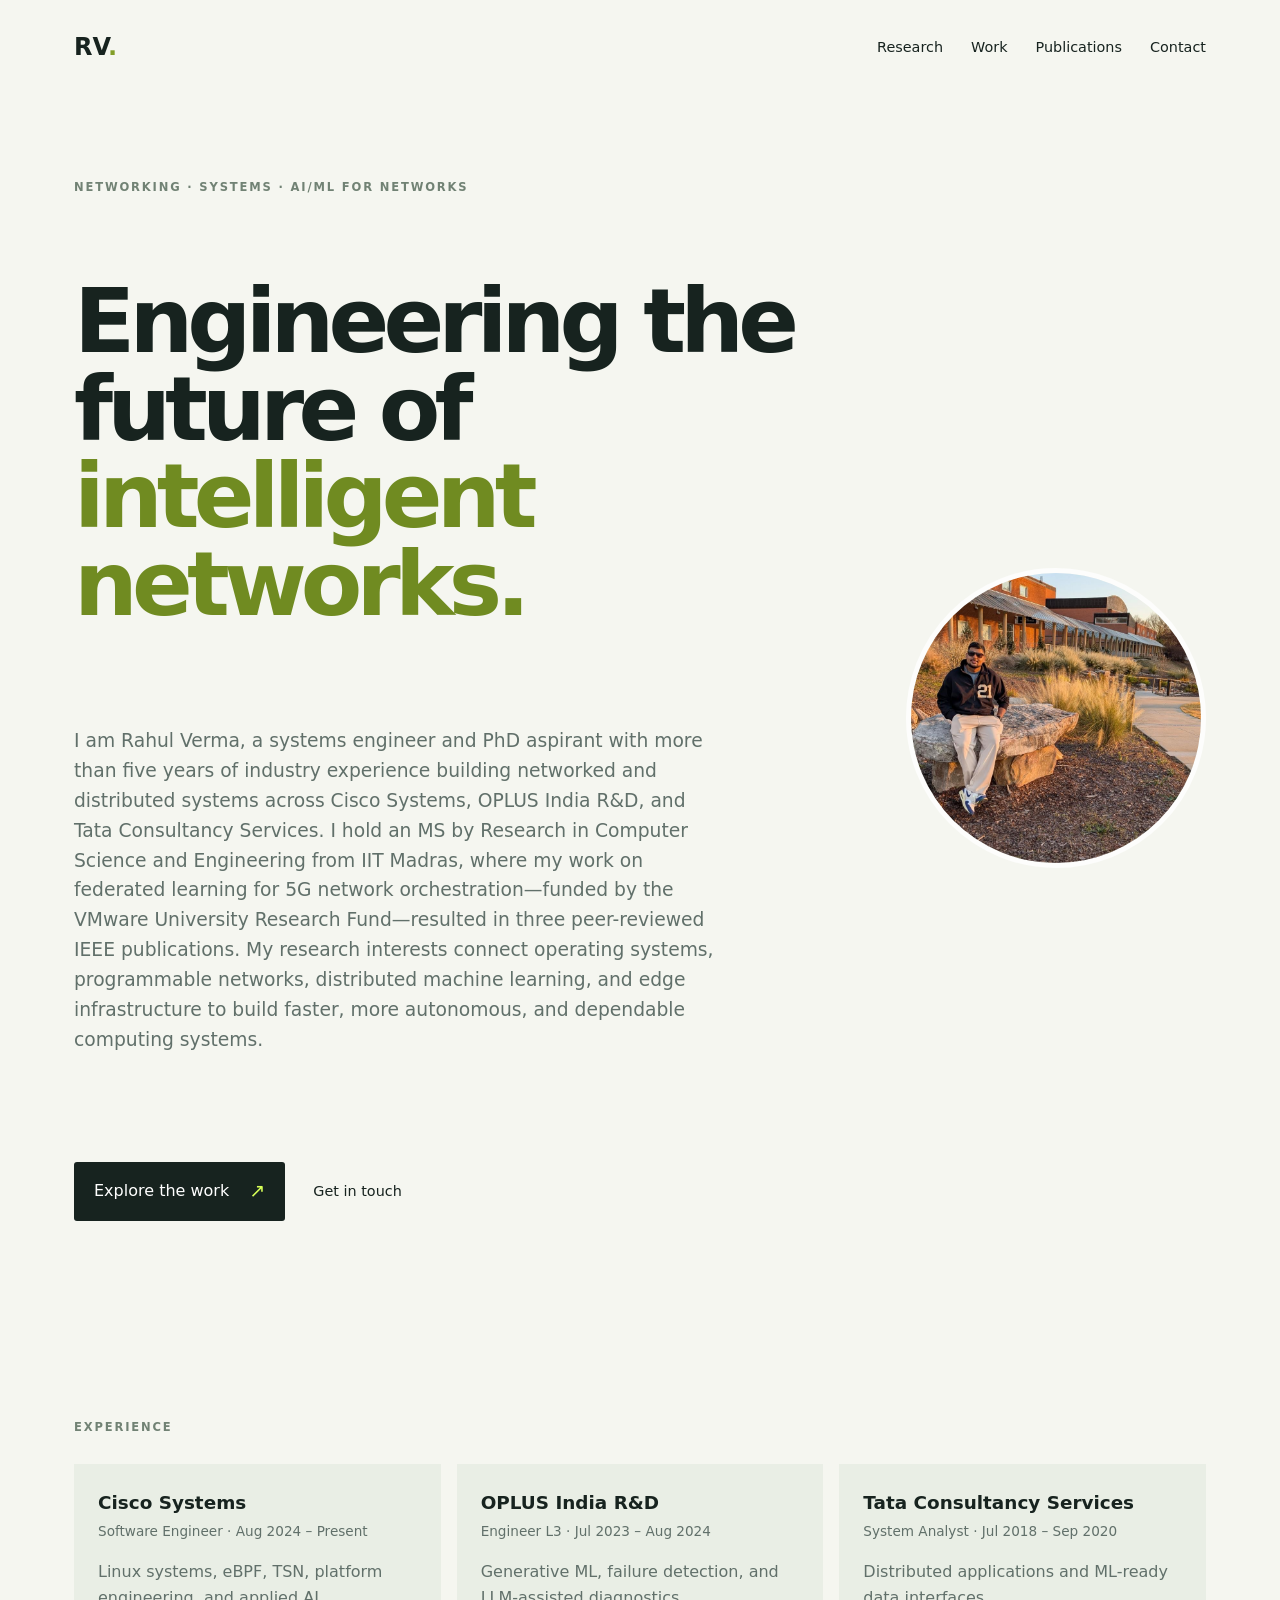
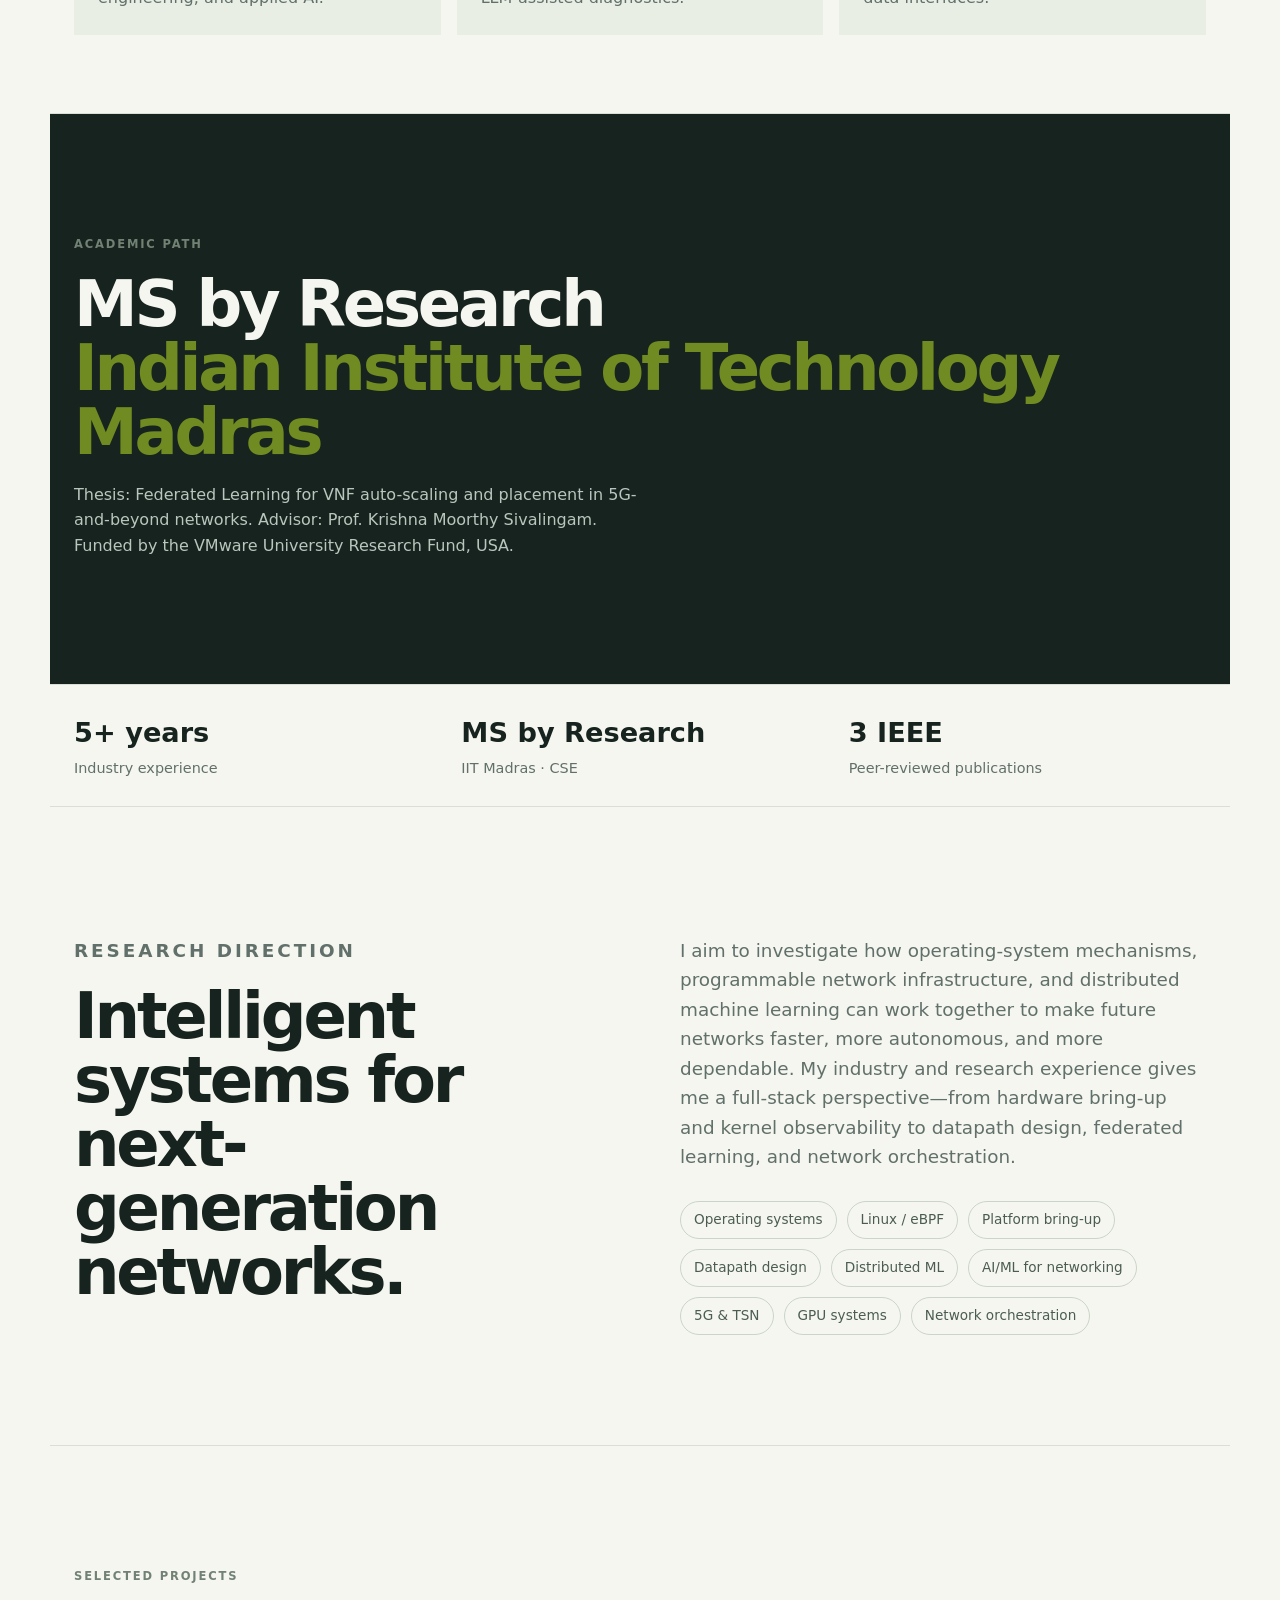
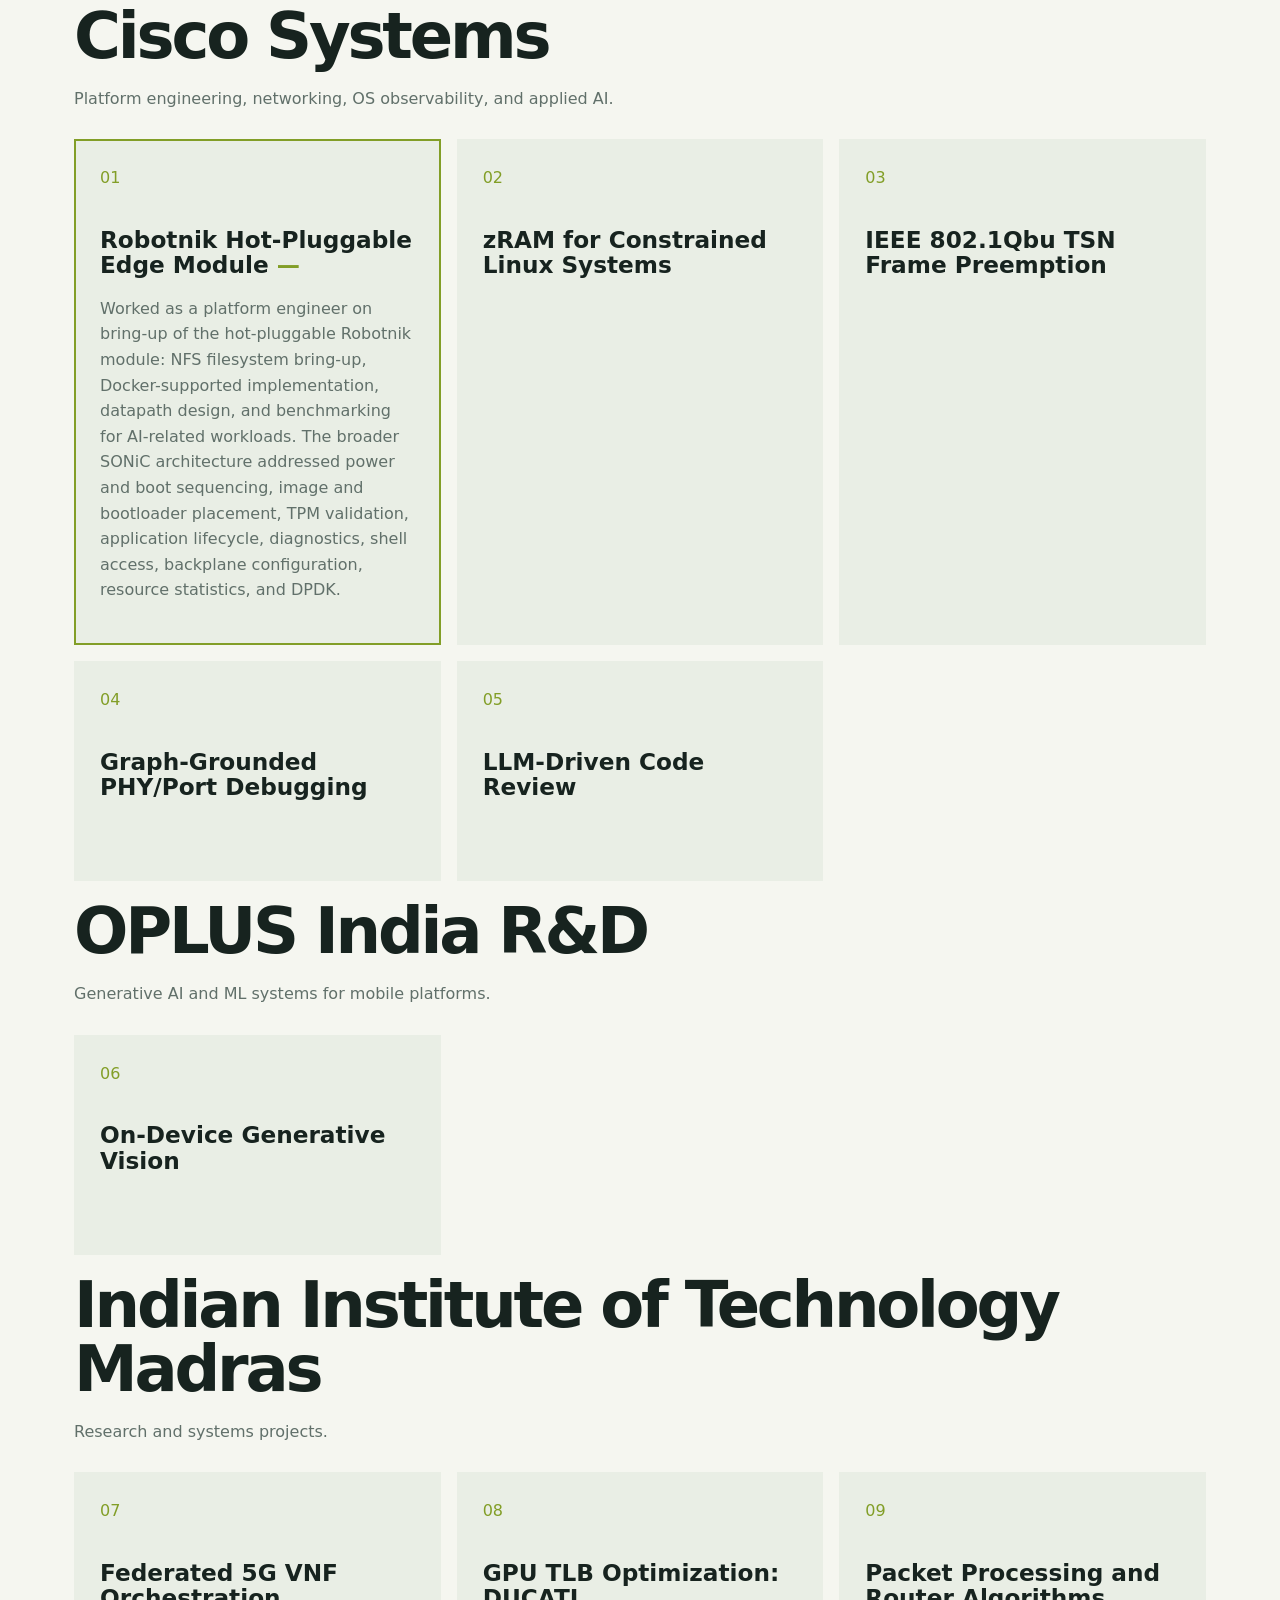
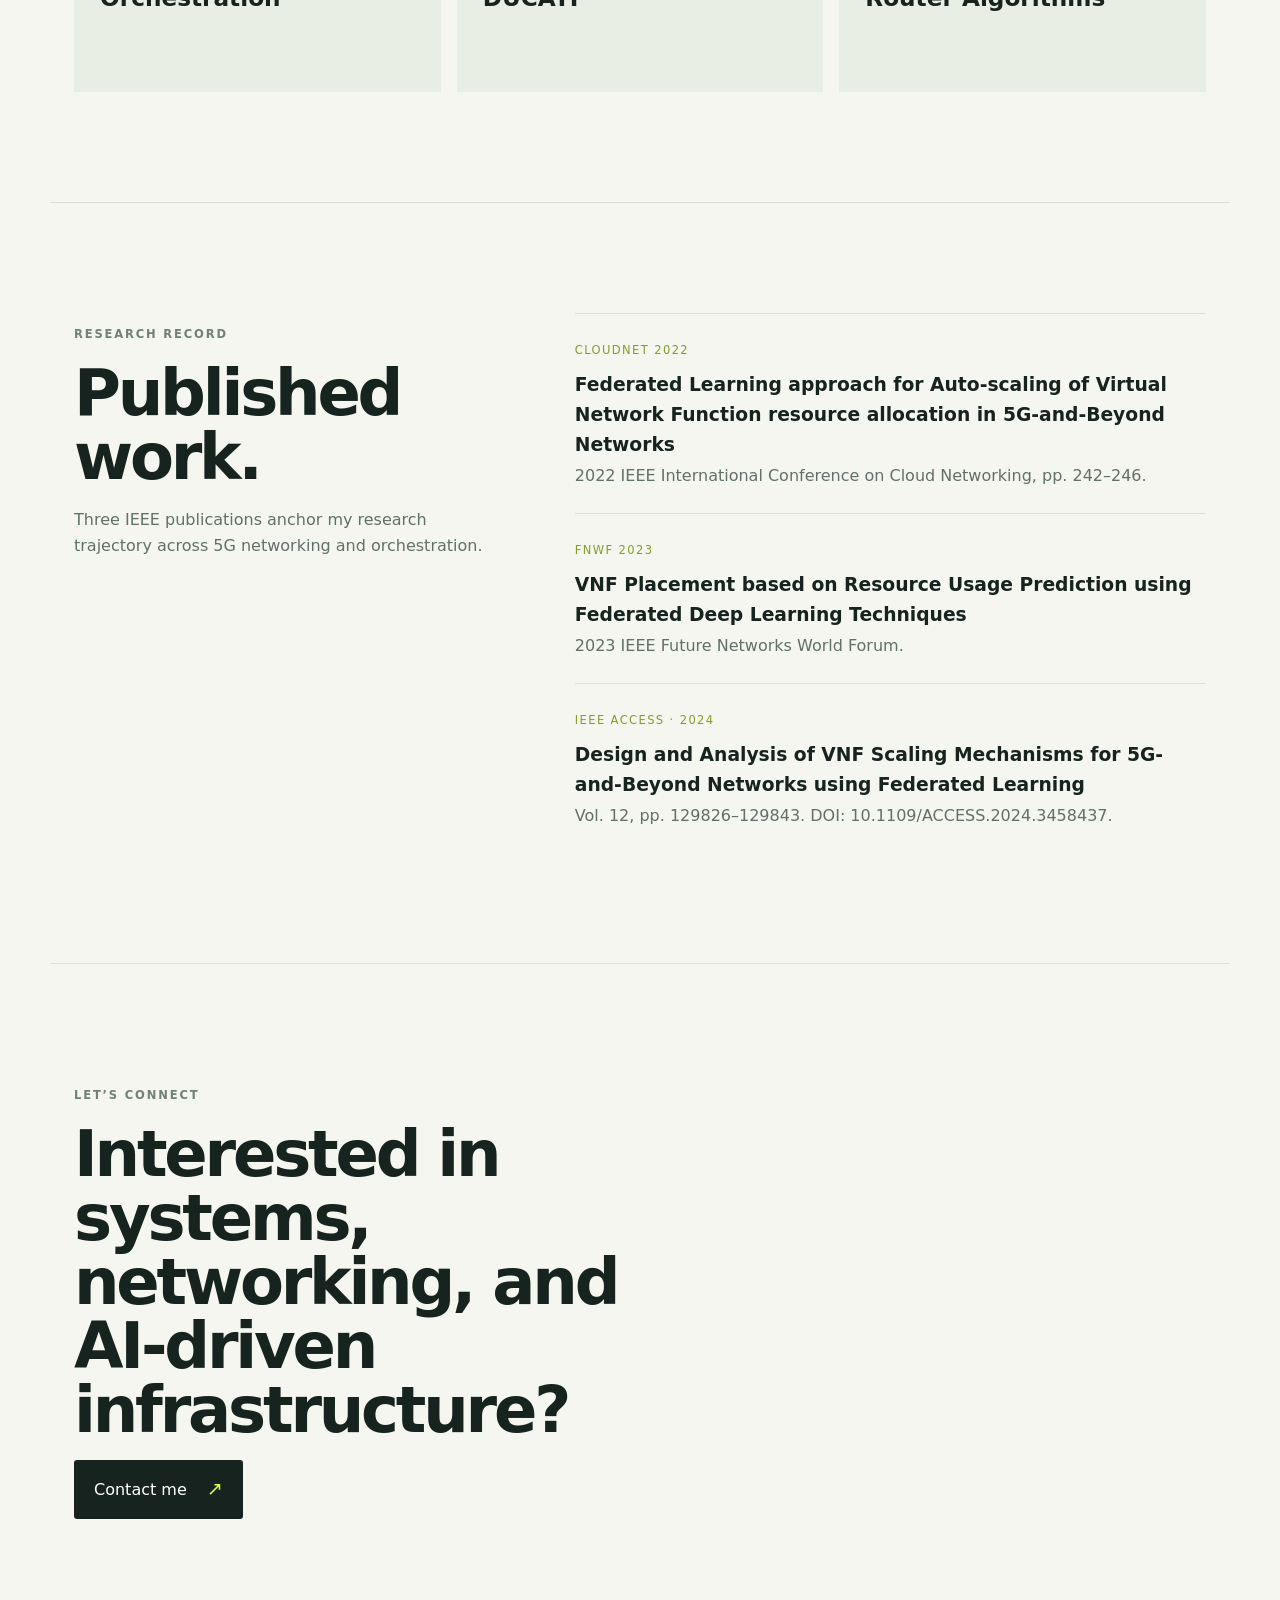
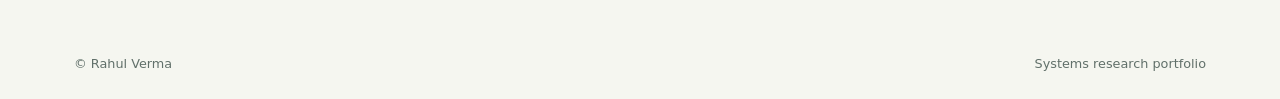
==== commit bd73422a: "Move zRAM project under Cisco" ====
--- a/index.html
+++ b/index.html
@@ -5,6 +5,6 @@
 <section class="timeline"><p class="eyebrow">Experience</p><div class="timeline-grid"><article class="timeline-card"><strong>Cisco Systems</strong><span>Software Engineer · Aug 2024 – Present</span><p>Linux systems, eBPF, TSN, platform engineering, and applied AI.</p></article><article class="timeline-card"><strong>OPLUS India R&amp;D</strong><span>Engineer L3 · Jul 2023 – Aug 2024</span><p>Generative ML, failure detection, and LLM-assisted diagnostics.</p></article><article class="timeline-card"><strong>Tata Consultancy Services</strong><span>System Analyst · Jul 2018 – Sep 2020</span><p>Distributed applications and ML-ready data interfaces.</p></article></div></section><section class="education"><p class="eyebrow">Academic path</p><h2>MS by Research<br><em>Indian Institute of Technology Madras</em></h2><p>Thesis: Federated Learning for VNF auto-scaling and placement in 5G-and-beyond networks. Advisor: Prof. Krishna Moorthy Sivalingam. Funded by the VMware University Research Fund, USA.</p></section><section class="stats"><div><strong>5+ years</strong><span>Industry experience</span></div><div><strong>MS by Research</strong><span>IIT Madras · CSE</span></div><div><strong>3 IEEE</strong><span>Peer-reviewed publications</span></div></section>
 <section id="research" class="section split"><div><p class="eyebrow">Research direction</p><h2>Intelligent systems for next-generation networks.</h2></div><div><p>I aim to investigate how operating-system mechanisms, programmable network infrastructure, and distributed machine learning can work together to make future networks faster, more autonomous, and more dependable. My industry and research experience gives me a full-stack perspective—from hardware bring-up and kernel observability to datapath design, federated learning, and network orchestration.</p><div class="chips"><span>Operating systems</span><span>Linux / eBPF</span><span>Platform bring-up</span><span>Datapath design</span><span>Distributed ML</span><span>AI/ML for networking</span><span>5G &amp; TSN</span><span>GPU systems</span><span>Network orchestration</span></div></div></section>
 
-<section id="projects" class="section"><p class="eyebrow">Selected projects</p><div class="group"><h2>Cisco Systems</h2><p class="muted">Platform engineering, networking, OS observability, and applied AI.</p><div class="card-grid"><details open><summary><span class="number">01</span><h3>Robotnik Hot-Pluggable Edge Module</h3></summary><p>Worked as a platform engineer on bring-up of the hot-pluggable Robotnik module: NFS filesystem bring-up, Docker-supported implementation, datapath design, and benchmarking for AI-related workloads. The broader SONiC architecture addressed power and boot sequencing, image and bootloader placement, TPM validation, application lifecycle, diagnostics, shell access, backplane configuration, resource statistics, and DPDK.</p></details><details><summary><span class="number">02</span><h3>IEEE 802.1Qbu TSN Frame Preemption</h3></summary><p>Implemented low-latency frame preemption on the Industrial Ethernet 9000 so time-critical traffic can interrupt non-critical frames mid-transmission. Delivered firmware changes, QoS integration for express and preempted queues, per-port CLI configuration, and auto-enable negotiation.</p></details><details><summary><span class="number">03</span><h3>Graph-Grounded PHY/Port Debugging</h3></summary><p>Built a Graph RAG agent for link flaps, CRC bursts, and SFP failures across the Port → PHY → SerDes → ASIC chain. Parsed CLI output with TextFSM, combined causal graph traversal with documentation retrieval, and reduced complex-fault triage from roughly 60 minutes to 5 minutes.</p></details><details><summary><span class="number">04</span><h3>LLM-Driven Code Review</h3></summary><p>Built specialized LLM agents that inspect pull requests for bugs, security, performance, and maintainability. Code knowledge graphs, semantic embeddings, confidence-weighted aggregation, static-analysis signals, and developer feedback improve cross-file reasoning and finding quality.</p></details></div></div><div class="group"><h2>OPLUS India R&amp;D</h2><p class="muted">Generative AI and ML systems for mobile platforms.</p><div class="card-grid"><details><summary><span class="number">05</span><h3>On-Device Generative Vision</h3></summary><p>Contributed to a Magic Eraser-style feature for intelligent object removal and background synthesis using generative ML models. Also built structured ML failure-detection pipelines and lightweight LLM-assisted log analysis.</p></details></div></div><div class="group"><h2>Indian Institute of Technology Madras</h2><p class="muted">Research and systems projects.</p><div class="card-grid"><details><summary><span class="number">06</span><h3>Federated 5G VNF Orchestration</h3></summary><p>Designed federated deep-learning systems for VNF resource allocation in multi-domain 5G networks using LSTM/GRU forecasting and Time-GAN synthetic telemetry. Developed privacy-preserving auto-scaling and dynamic placement across multi-cloud environments without sharing raw domain data.</p></details><details><summary><span class="number">07</span><h3>GPU TLB Optimization: DUCATI</h3></summary><p>Implemented a simplified DUCATI architecture in Macsim to extend GPU TLB reach. Benchmarked merge-sort CPU and vector-add GPU workloads and observed fewer TLB evictions than the baseline on GPU workloads.</p></details><details><summary><span class="number">08</span><h3>Packet Processing and Router Algorithms</h3></summary><p>Built Python circuit-switching and packet-processing simulators and implemented IPv4 classification using a Set Pruning Trie for CS6040.</p></details><details><summary><span class="number">09</span><h3>zRAM for Constrained Linux Systems</h3></summary><p>Evaluated compressed in-memory swap through algorithm selection, adaptive sizing, swap priority, swappiness tuning, zswap conflict avoidance, and validation with zramctl and swapon.</p></details></div></div></section><section id="publications" class="section publications"><div><p class="eyebrow">Research record</p><h2>Published work.</h2><p class="muted">Three IEEE publications anchor my research trajectory across 5G networking and orchestration.</p></div><div class="pub-list"><article><span>CloudNet 2022</span><h3>Federated Learning approach for Auto-scaling of Virtual Network Function resource allocation in 5G-and-Beyond Networks</h3><p>2022 IEEE International Conference on Cloud Networking, pp. 242–246.</p></article><article><span>FNWF 2023</span><h3>VNF Placement based on Resource Usage Prediction using Federated Deep Learning Techniques</h3><p>2023 IEEE Future Networks World Forum.</p></article><article><span>IEEE Access · 2024</span><h3>Design and Analysis of VNF Scaling Mechanisms for 5G-and-Beyond Networks using Federated Learning</h3><p>Vol. 12, pp. 129826–129843. DOI: 10.1109/ACCESS.2024.3458437.</p></article></div></section>
+<section id="projects" class="section"><p class="eyebrow">Selected projects</p><div class="group"><h2>Cisco Systems</h2><p class="muted">Platform engineering, networking, OS observability, and applied AI.</p><div class="card-grid"><details open><summary><span class="number">01</span><h3>Robotnik Hot-Pluggable Edge Module</h3></summary><p>Worked as a platform engineer on bring-up of the hot-pluggable Robotnik module: NFS filesystem bring-up, Docker-supported implementation, datapath design, and benchmarking for AI-related workloads. The broader SONiC architecture addressed power and boot sequencing, image and bootloader placement, TPM validation, application lifecycle, diagnostics, shell access, backplane configuration, resource statistics, and DPDK.</p></details><details><summary><span class="number">02</span><h3>zRAM for Constrained Linux Systems</h3></summary><p>Evaluated compressed in-memory swap for constrained Cisco Linux platforms through algorithm selection, adaptive sizing, swap priority, swappiness tuning, zswap conflict avoidance, and validation with zramctl and swapon.</p></details><details><summary><span class="number">03</span><h3>IEEE 802.1Qbu TSN Frame Preemption</h3></summary><p>Implemented low-latency frame preemption on the Industrial Ethernet 9000 so time-critical traffic can interrupt non-critical frames mid-transmission. Delivered firmware changes, QoS integration for express and preempted queues, per-port CLI configuration, and auto-enable negotiation.</p></details><details><summary><span class="number">04</span><h3>Graph-Grounded PHY/Port Debugging</h3></summary><p>Built a Graph RAG agent for link flaps, CRC bursts, and SFP failures across the Port → PHY → SerDes → ASIC chain. Parsed CLI output with TextFSM, combined causal graph traversal with documentation retrieval, and reduced complex-fault triage from roughly 60 minutes to 5 minutes.</p></details><details><summary><span class="number">05</span><h3>LLM-Driven Code Review</h3></summary><p>Built specialized LLM agents that inspect pull requests for bugs, security, performance, and maintainability. Code knowledge graphs, semantic embeddings, confidence-weighted aggregation, static-analysis signals, and developer feedback improve cross-file reasoning and finding quality.</p></details></div></div><div class="group"><h2>OPLUS India R&amp;D</h2><p class="muted">Generative AI and ML systems for mobile platforms.</p><div class="card-grid"><details><summary><span class="number">06</span><h3>On-Device Generative Vision</h3></summary><p>Contributed to a Magic Eraser-style feature for intelligent object removal and background synthesis using generative ML models. Also built structured ML failure-detection pipelines and lightweight LLM-assisted log analysis.</p></details></div></div><div class="group"><h2>Indian Institute of Technology Madras</h2><p class="muted">Research and systems projects.</p><div class="card-grid"><details><summary><span class="number">07</span><h3>Federated 5G VNF Orchestration</h3></summary><p>Designed federated deep-learning systems for VNF resource allocation in multi-domain 5G networks using LSTM/GRU forecasting and Time-GAN synthetic telemetry. Developed privacy-preserving auto-scaling and dynamic placement across multi-cloud environments without sharing raw domain data.</p></details><details><summary><span class="number">08</span><h3>GPU TLB Optimization: DUCATI</h3></summary><p>Implemented a simplified DUCATI architecture in Macsim to extend GPU TLB reach. Benchmarked merge-sort CPU and vector-add GPU workloads and observed fewer TLB evictions than the baseline on GPU workloads.</p></details><details><summary><span class="number">09</span><h3>Packet Processing and Router Algorithms</h3></summary><p>Built Python circuit-switching and packet-processing simulators and implemented IPv4 classification using a Set Pruning Trie for CS6040.</p></details></div></div></section><section id="publications" class="section publications"><div><p class="eyebrow">Research record</p><h2>Published work.</h2><p class="muted">Three IEEE publications anchor my research trajectory across 5G networking and orchestration.</p></div><div class="pub-list"><article><span>CloudNet 2022</span><h3>Federated Learning approach for Auto-scaling of Virtual Network Function resource allocation in 5G-and-Beyond Networks</h3><p>2022 IEEE International Conference on Cloud Networking, pp. 242–246.</p></article><article><span>FNWF 2023</span><h3>VNF Placement based on Resource Usage Prediction using Federated Deep Learning Techniques</h3><p>2023 IEEE Future Networks World Forum.</p></article><article><span>IEEE Access · 2024</span><h3>Design and Analysis of VNF Scaling Mechanisms for 5G-and-Beyond Networks using Federated Learning</h3><p>Vol. 12, pp. 129826–129843. DOI: 10.1109/ACCESS.2024.3458437.</p></article></div></section>
 
 <section id="contact" class="contact"><p class="eyebrow">Let’s connect</p><h2>Interested in systems, networking, and AI-driven infrastructure?</h2><a class="button" href="mailto:rahulver551@gmail.com">Contact me <span>↗</span></a></section></main><footer><span>© Rahul Verma</span><span>Systems research portfolio</span></footer></body></html>
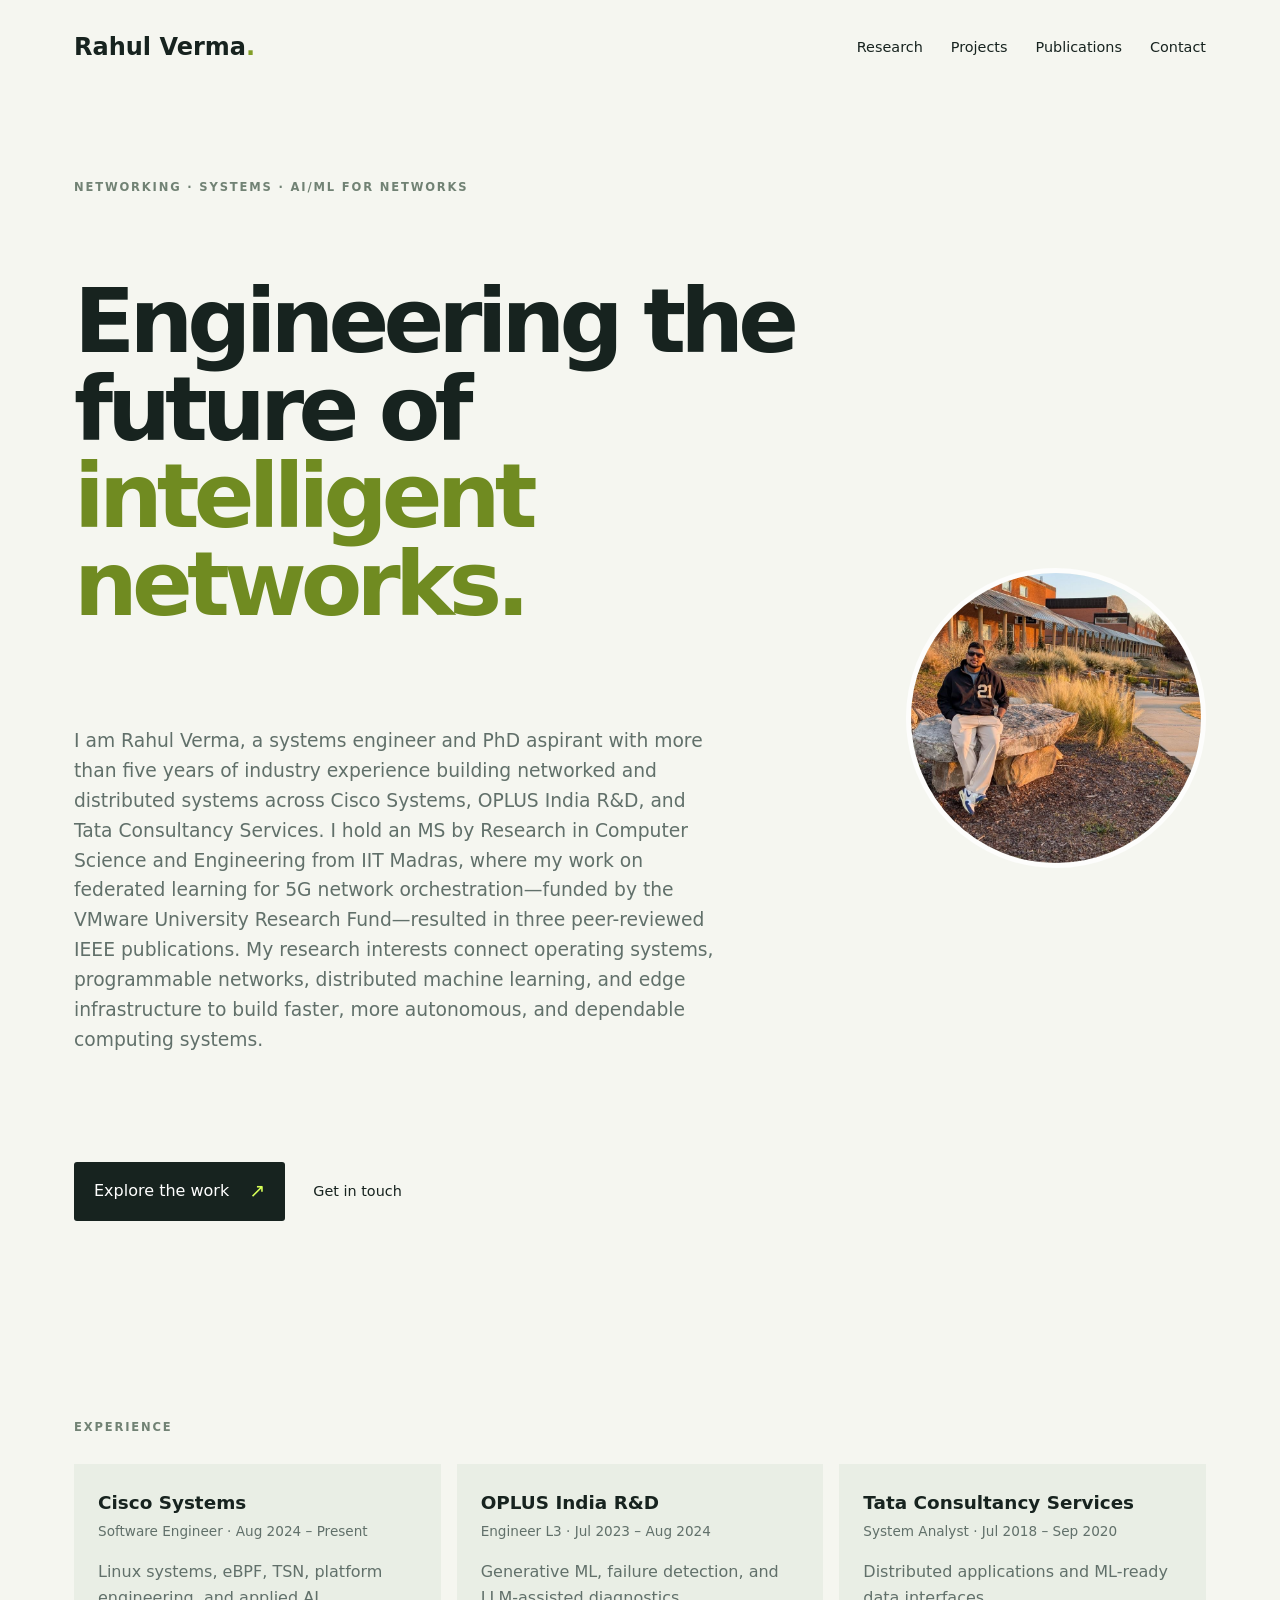
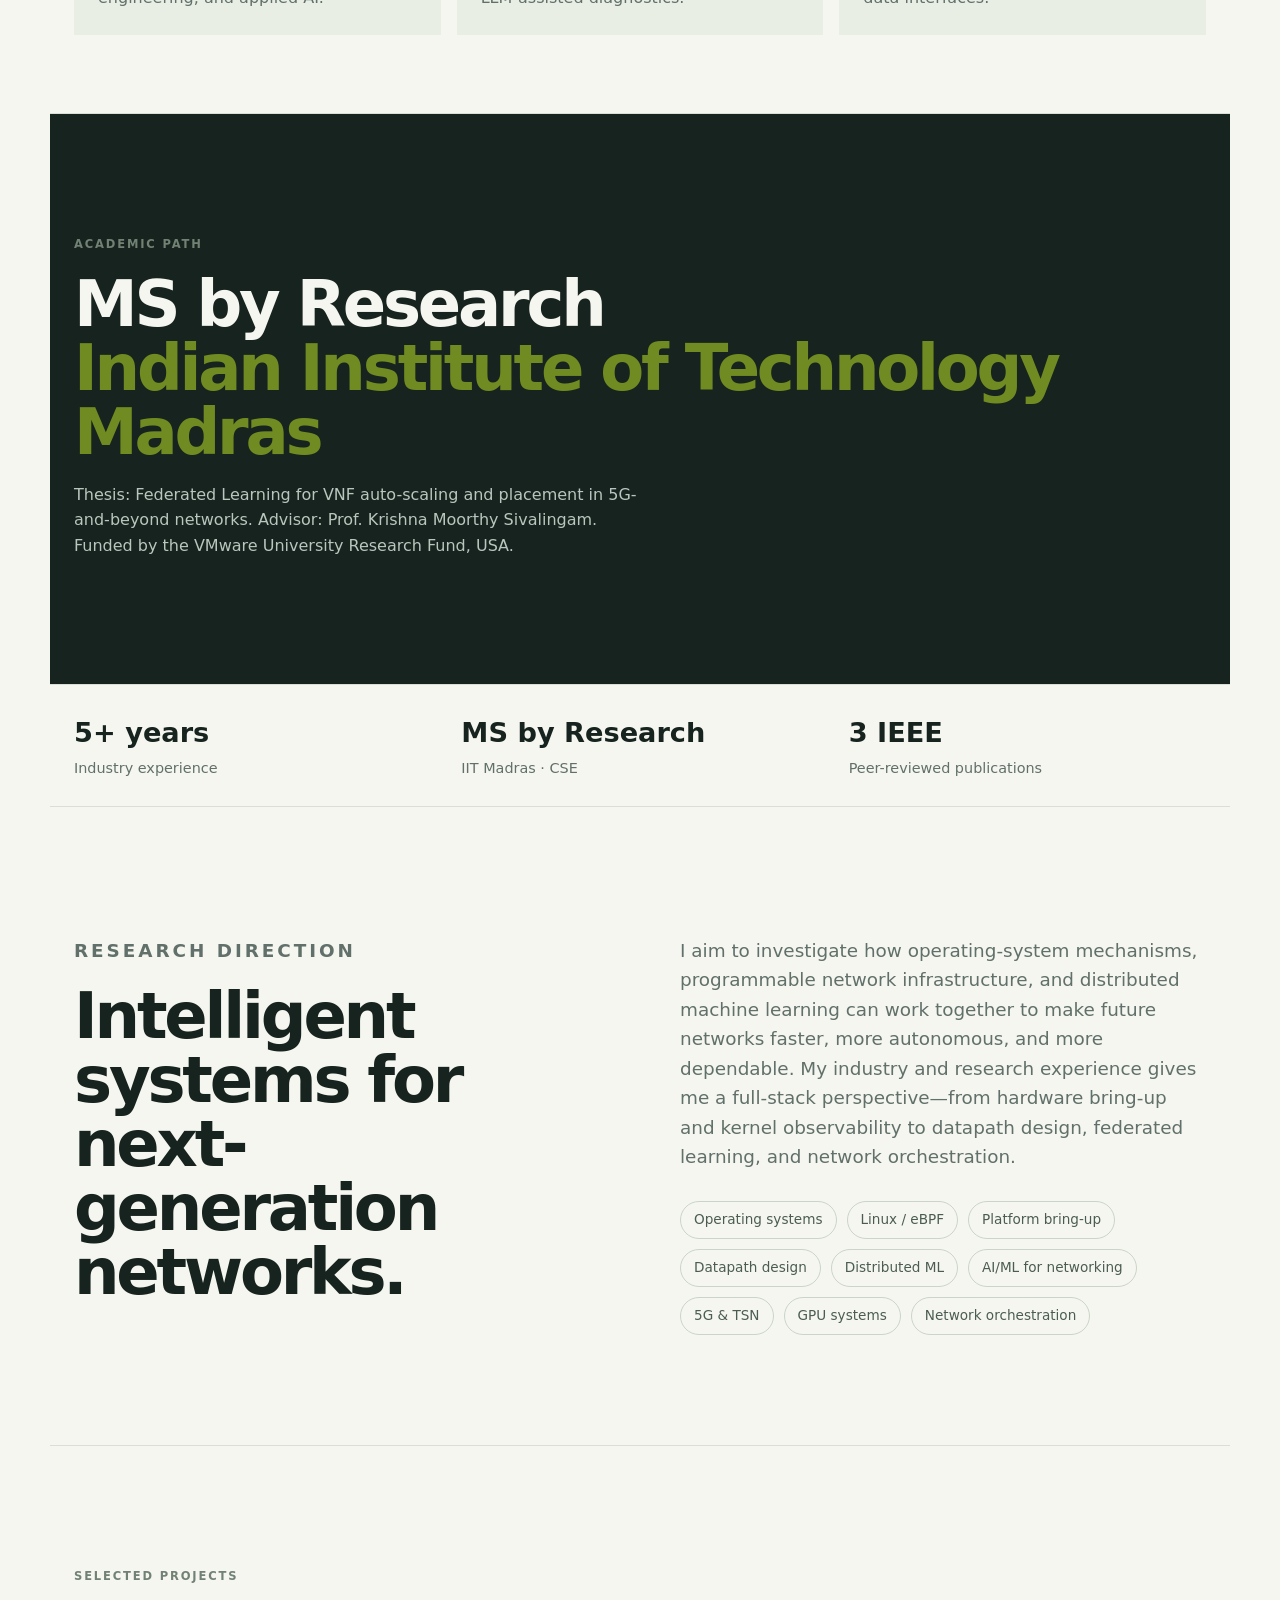
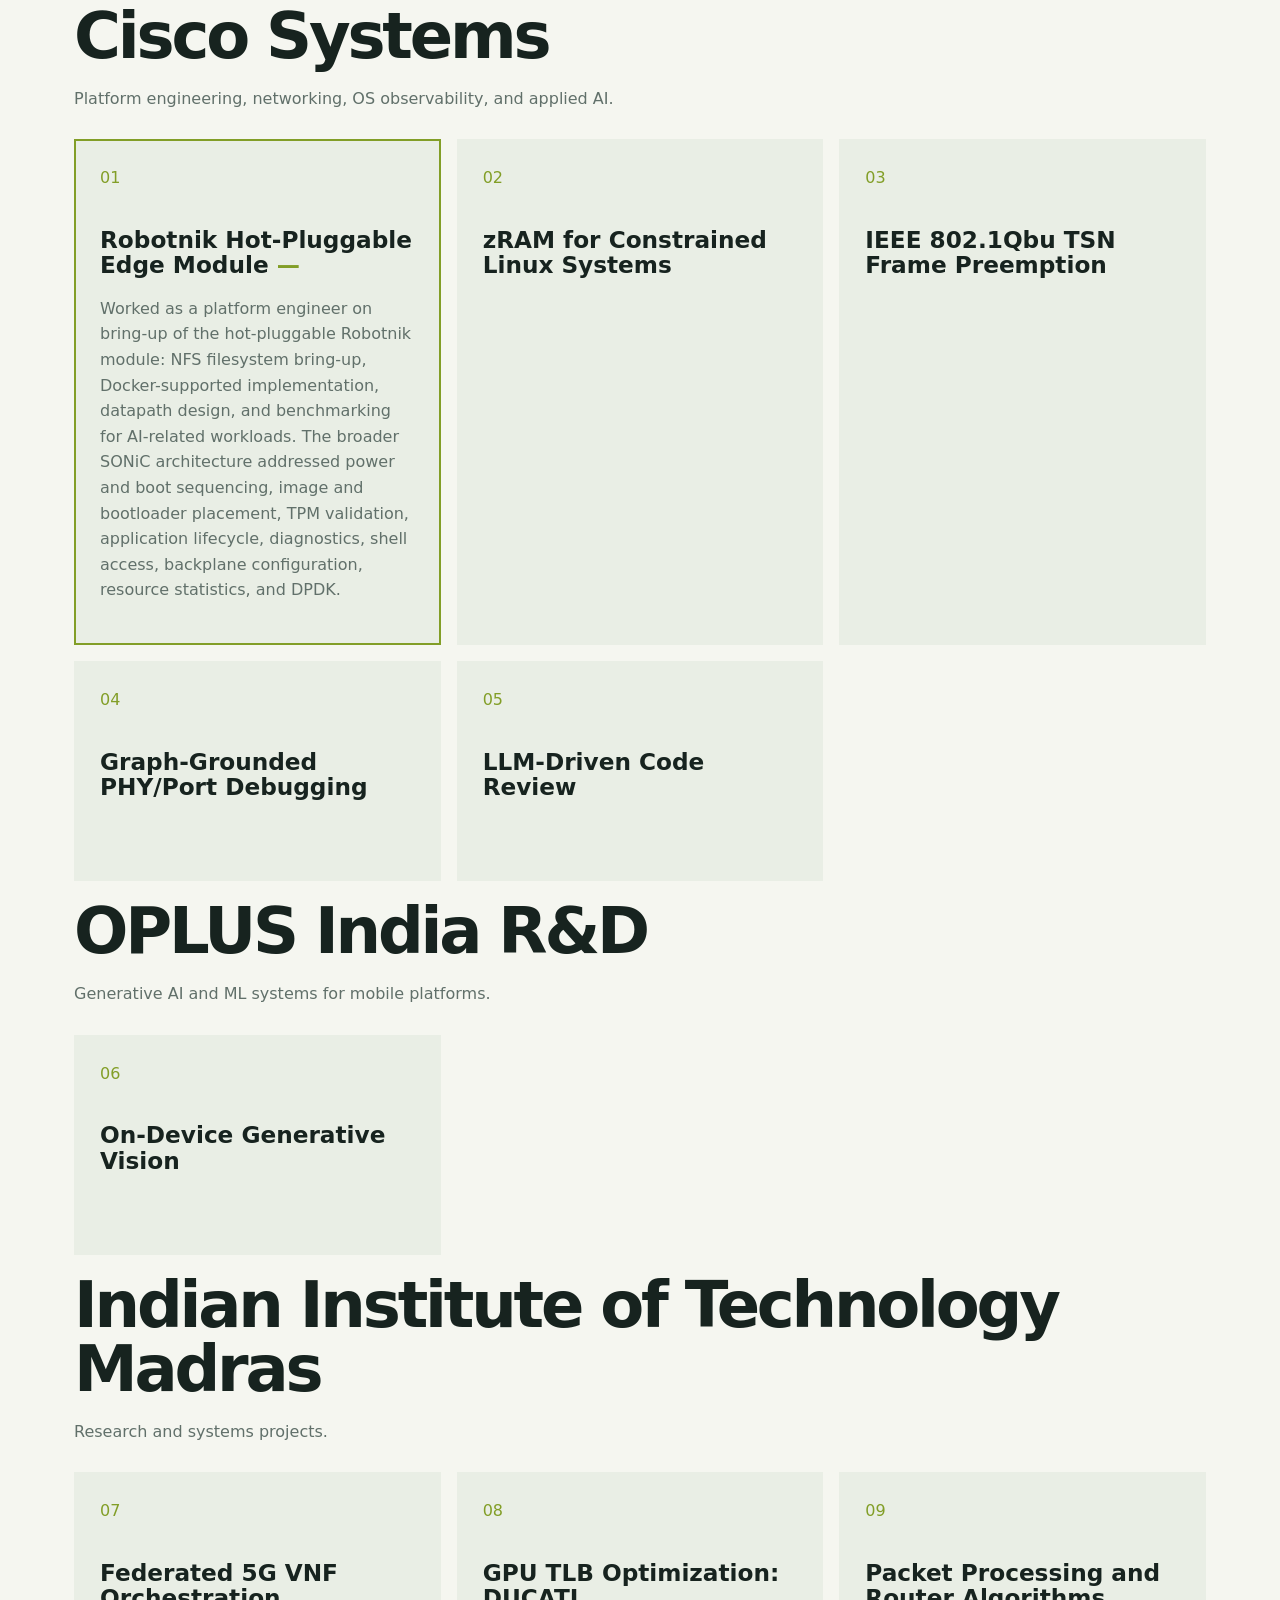
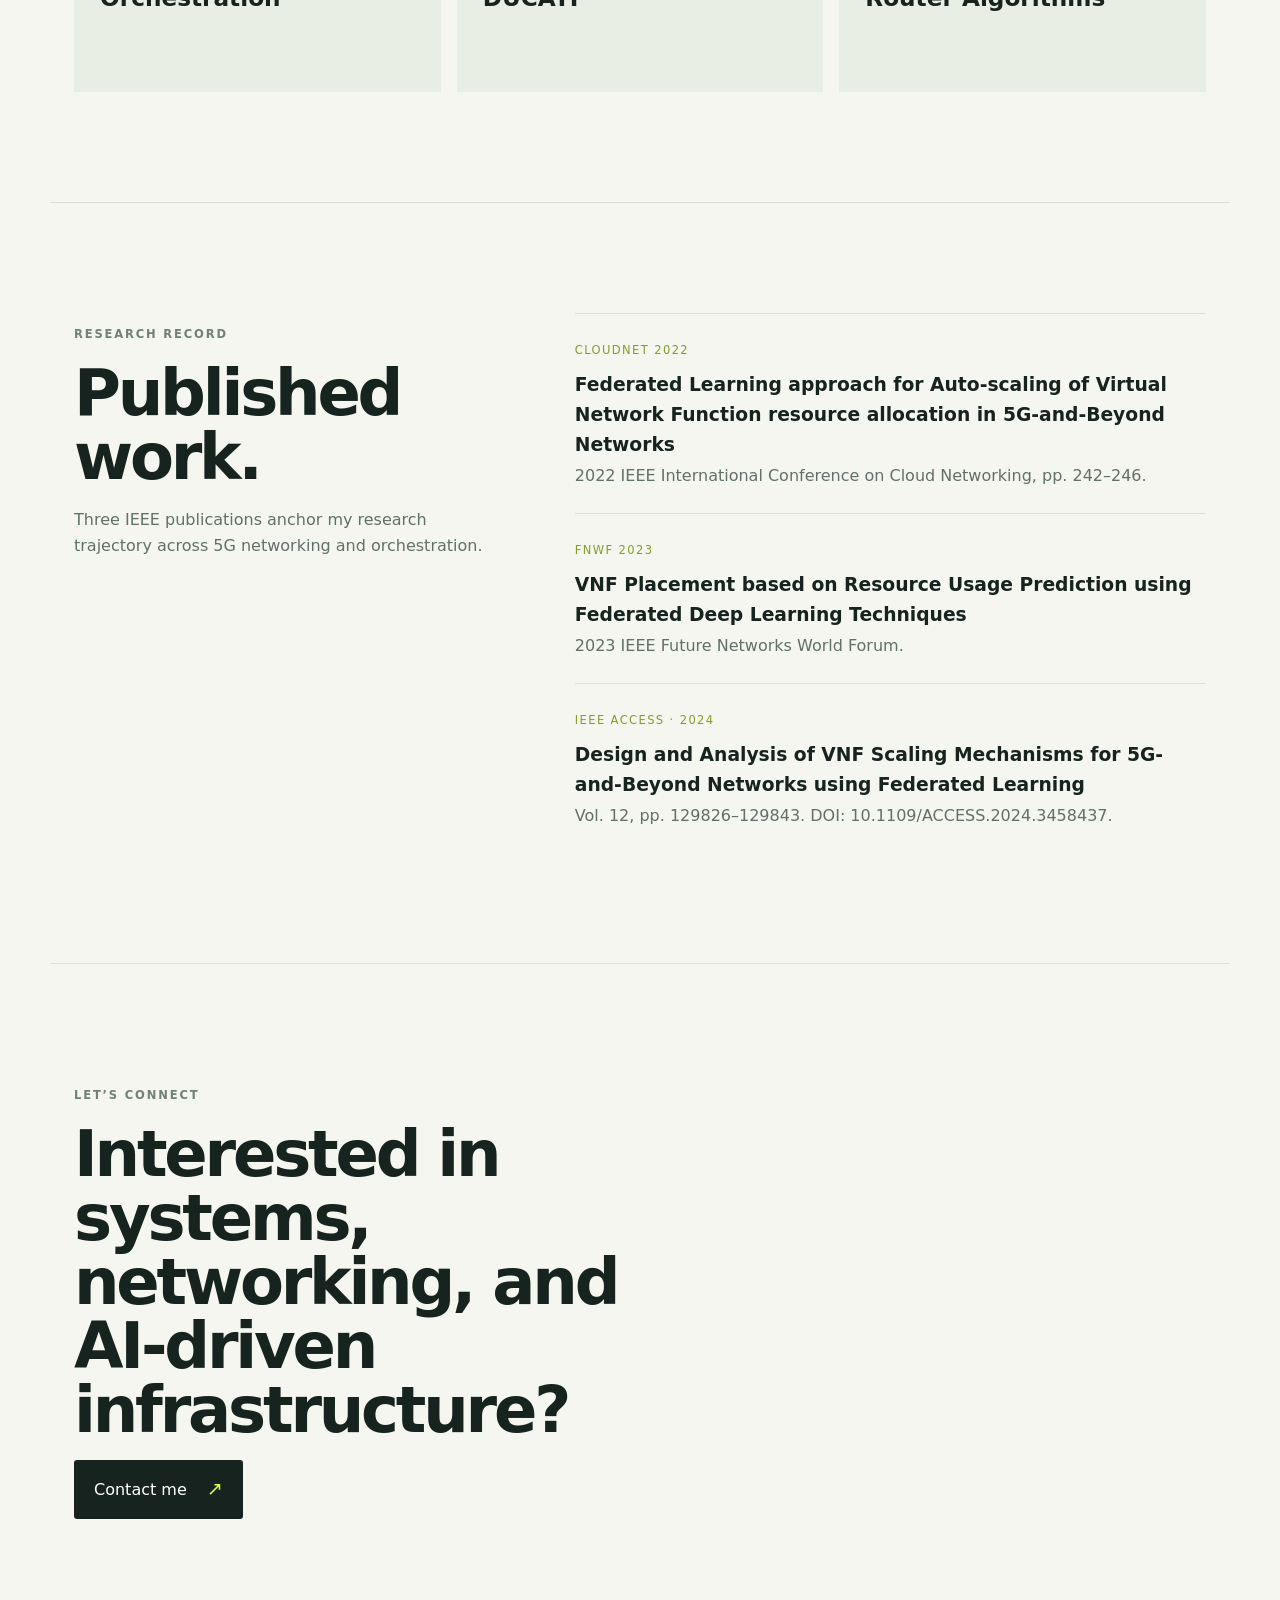
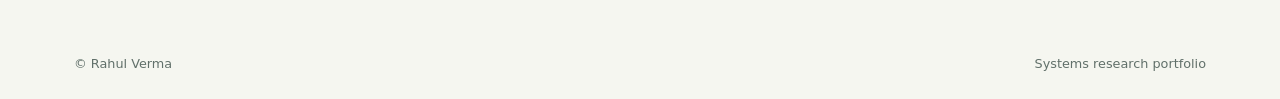
==== commit 0e9e40e1: "Use full name in site navigation" ====
--- a/index.html
+++ b/index.html
@@ -1,6 +1,6 @@
 <!doctype html>
 <html lang="en"><head><meta charset="utf-8"><meta name="viewport" content="width=device-width,initial-scale=1"><title>Rahul Verma — Systems Research</title><meta name="description" content="Rahul Verma's systems-focused PhD research portfolio."><link rel="stylesheet" href="style.css"><style>.profile-photo{width:180px;height:180px;object-fit:cover;border-radius:50%;display:block;margin-top:32px;border:5px solid rgba(255,255,255,.8)}.hero{position:relative}</style><style>.hero{display:grid;grid-template-columns:minmax(0,1fr) 280px;gap:50px;align-items:center}.hero .profile-photo{grid-column:2;grid-row:1 / span 5;width:260px;height:260px;margin:0;justify-self:end}.hero .eyebrow,.hero h1,.hero .lede,.hero .actions{grid-column:1}.card-grid details{background:#e9eee5;padding:26px;min-height:220px}.card-grid summary{cursor:pointer;list-style:none}.card-grid summary::-webkit-details-marker{display:none}.card-grid summary h3{margin:36px 0 10px}.card-grid details p{color:var(--muted);margin-top:18px}.card-grid details[open]{outline:2px solid #829e27;outline-offset:-2px}.card-grid details[open] summary h3:after{content:'  —';color:#829e27}@media(max-width:720px){.hero{display:block}.hero .profile-photo{width:190px;height:190px;margin:0 0 28px;display:block}.card-grid details{min-height:0}}</style><style>.hero{padding:72px 24px 58px;max-width:1180px}.hero .profile-photo{width:300px;height:300px}.hero h1{font-size:clamp(3rem,7vw,6.4rem)}.timeline{padding:78px 24px;border-bottom:1px solid var(--line)}.timeline-grid{display:grid;grid-template-columns:repeat(3,1fr);gap:16px;margin-top:28px}.timeline-card{background:#e9eee5;padding:24px}.timeline-card strong{display:block;font-size:1.15rem}.timeline-card span{color:var(--muted);font-size:.85rem}.timeline-card p{color:var(--muted);margin-bottom:0}@media(max-width:720px){.hero{padding-top:48px}.hero .profile-photo{width:210px;height:210px}.timeline-grid{grid-template-columns:1fr}}</style></head>
-<body><header class="nav"><a class="brand" href="#top">RV<span>.</span></a><nav><a href="#research">Research</a><a href="#work">Work</a><a href="#publications">Publications</a><a href="#contact">Contact</a></nav></header>
+<body><header class="nav"><a class="brand" href="#top">Rahul Verma<span>.</span></a><nav><a href="#research">Research</a><a href="#projects">Projects</a><a href="#publications">Publications</a><a href="#contact">Contact</a></nav></header>
 <main id="top"><section class="hero"><img class="profile-photo" src="Rahul.jpeg" alt="Rahul Verma"><p class="eyebrow">Networking · Systems · AI/ML for Networks</p><h1>Engineering the future of <em>intelligent networks.</em></h1><p class="lede">I am Rahul Verma, a systems engineer and PhD aspirant with more than five years of industry experience building networked and distributed systems across Cisco Systems, OPLUS India R&amp;D, and Tata Consultancy Services. I hold an MS by Research in Computer Science and Engineering from IIT Madras, where my work on federated learning for 5G network orchestration—funded by the VMware University Research Fund—resulted in three peer-reviewed IEEE publications. My research interests connect operating systems, programmable networks, distributed machine learning, and edge infrastructure to build faster, more autonomous, and dependable computing systems.</p><div class="actions"><a class="button" href="#research">Explore the work <span>↗</span></a><a class="text-link" href="mailto:rahulver551@gmail.com">Get in touch</a></div></section>
 <section class="timeline"><p class="eyebrow">Experience</p><div class="timeline-grid"><article class="timeline-card"><strong>Cisco Systems</strong><span>Software Engineer · Aug 2024 – Present</span><p>Linux systems, eBPF, TSN, platform engineering, and applied AI.</p></article><article class="timeline-card"><strong>OPLUS India R&amp;D</strong><span>Engineer L3 · Jul 2023 – Aug 2024</span><p>Generative ML, failure detection, and LLM-assisted diagnostics.</p></article><article class="timeline-card"><strong>Tata Consultancy Services</strong><span>System Analyst · Jul 2018 – Sep 2020</span><p>Distributed applications and ML-ready data interfaces.</p></article></div></section><section class="education"><p class="eyebrow">Academic path</p><h2>MS by Research<br><em>Indian Institute of Technology Madras</em></h2><p>Thesis: Federated Learning for VNF auto-scaling and placement in 5G-and-beyond networks. Advisor: Prof. Krishna Moorthy Sivalingam. Funded by the VMware University Research Fund, USA.</p></section><section class="stats"><div><strong>5+ years</strong><span>Industry experience</span></div><div><strong>MS by Research</strong><span>IIT Madras · CSE</span></div><div><strong>3 IEEE</strong><span>Peer-reviewed publications</span></div></section>
 <section id="research" class="section split"><div><p class="eyebrow">Research direction</p><h2>Intelligent systems for next-generation networks.</h2></div><div><p>I aim to investigate how operating-system mechanisms, programmable network infrastructure, and distributed machine learning can work together to make future networks faster, more autonomous, and more dependable. My industry and research experience gives me a full-stack perspective—from hardware bring-up and kernel observability to datapath design, federated learning, and network orchestration.</p><div class="chips"><span>Operating systems</span><span>Linux / eBPF</span><span>Platform bring-up</span><span>Datapath design</span><span>Distributed ML</span><span>AI/ML for networking</span><span>5G &amp; TSN</span><span>GPU systems</span><span>Network orchestration</span></div></div></section>
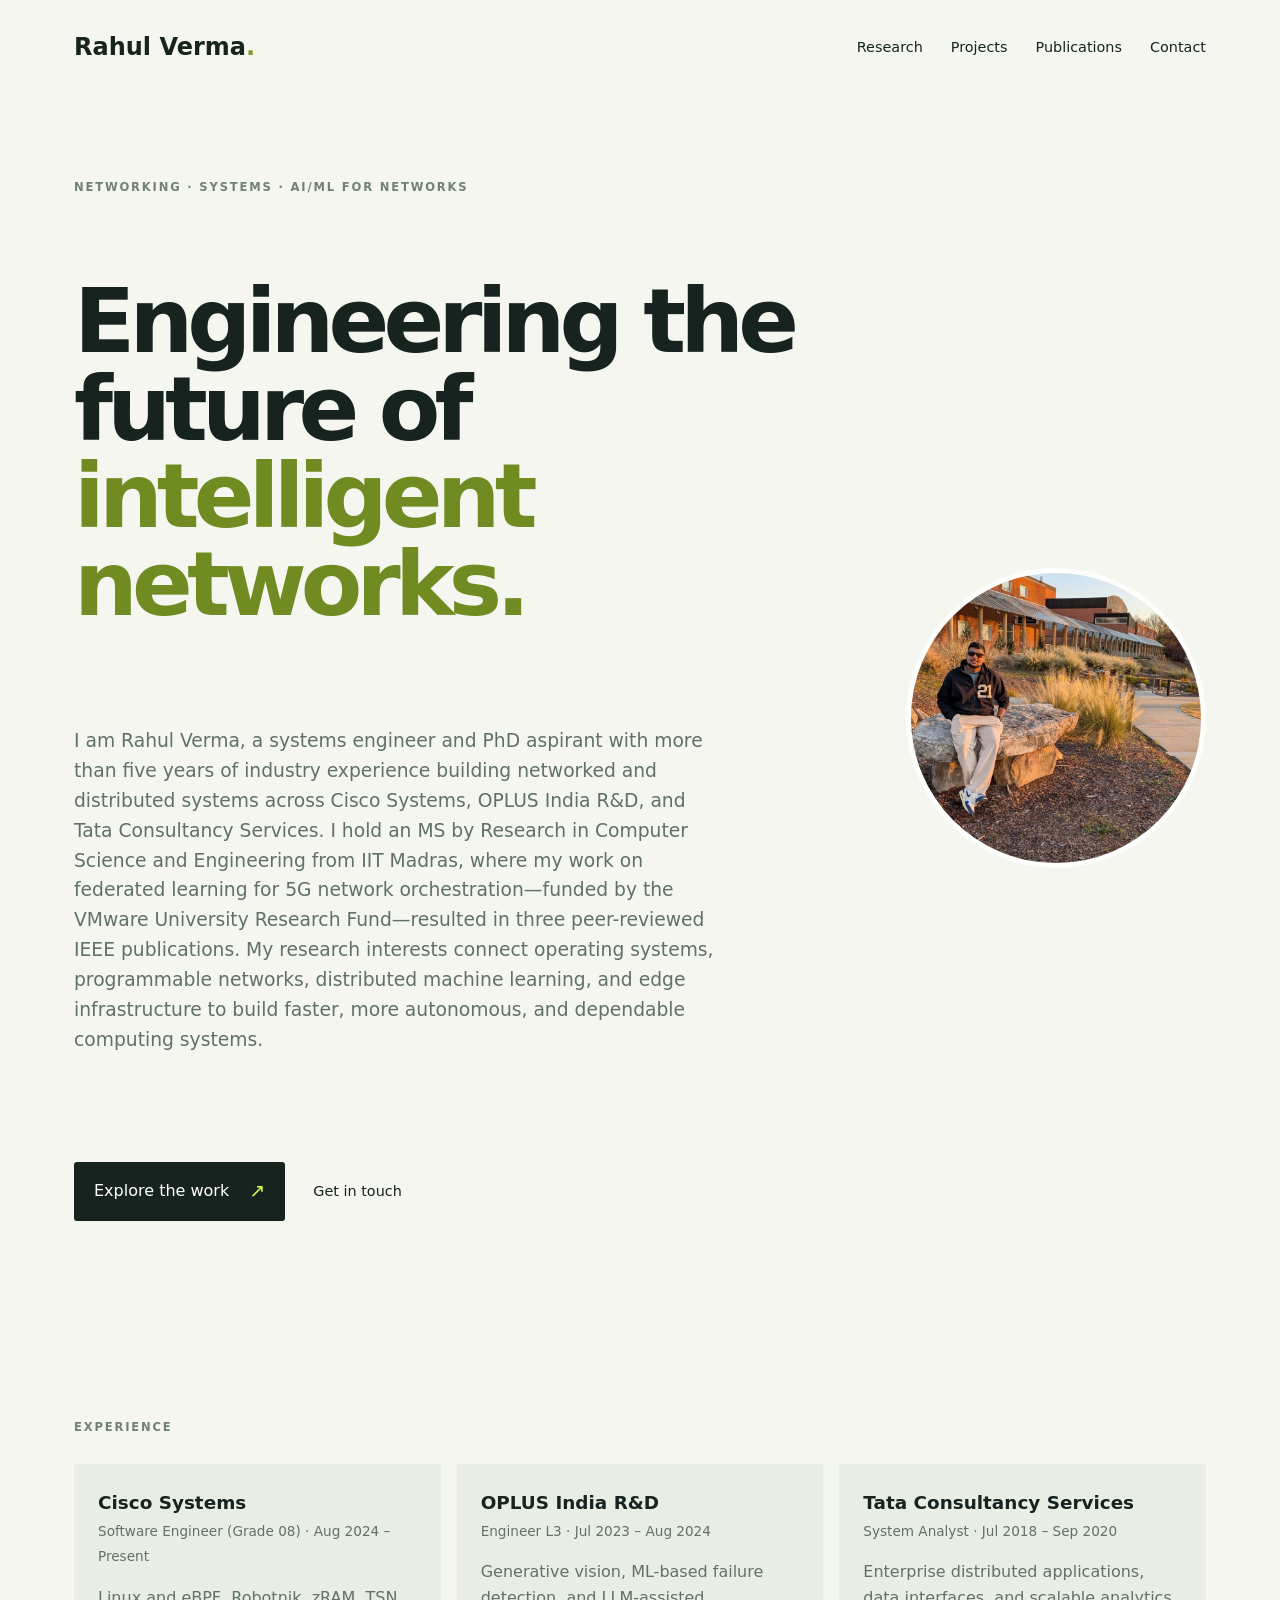
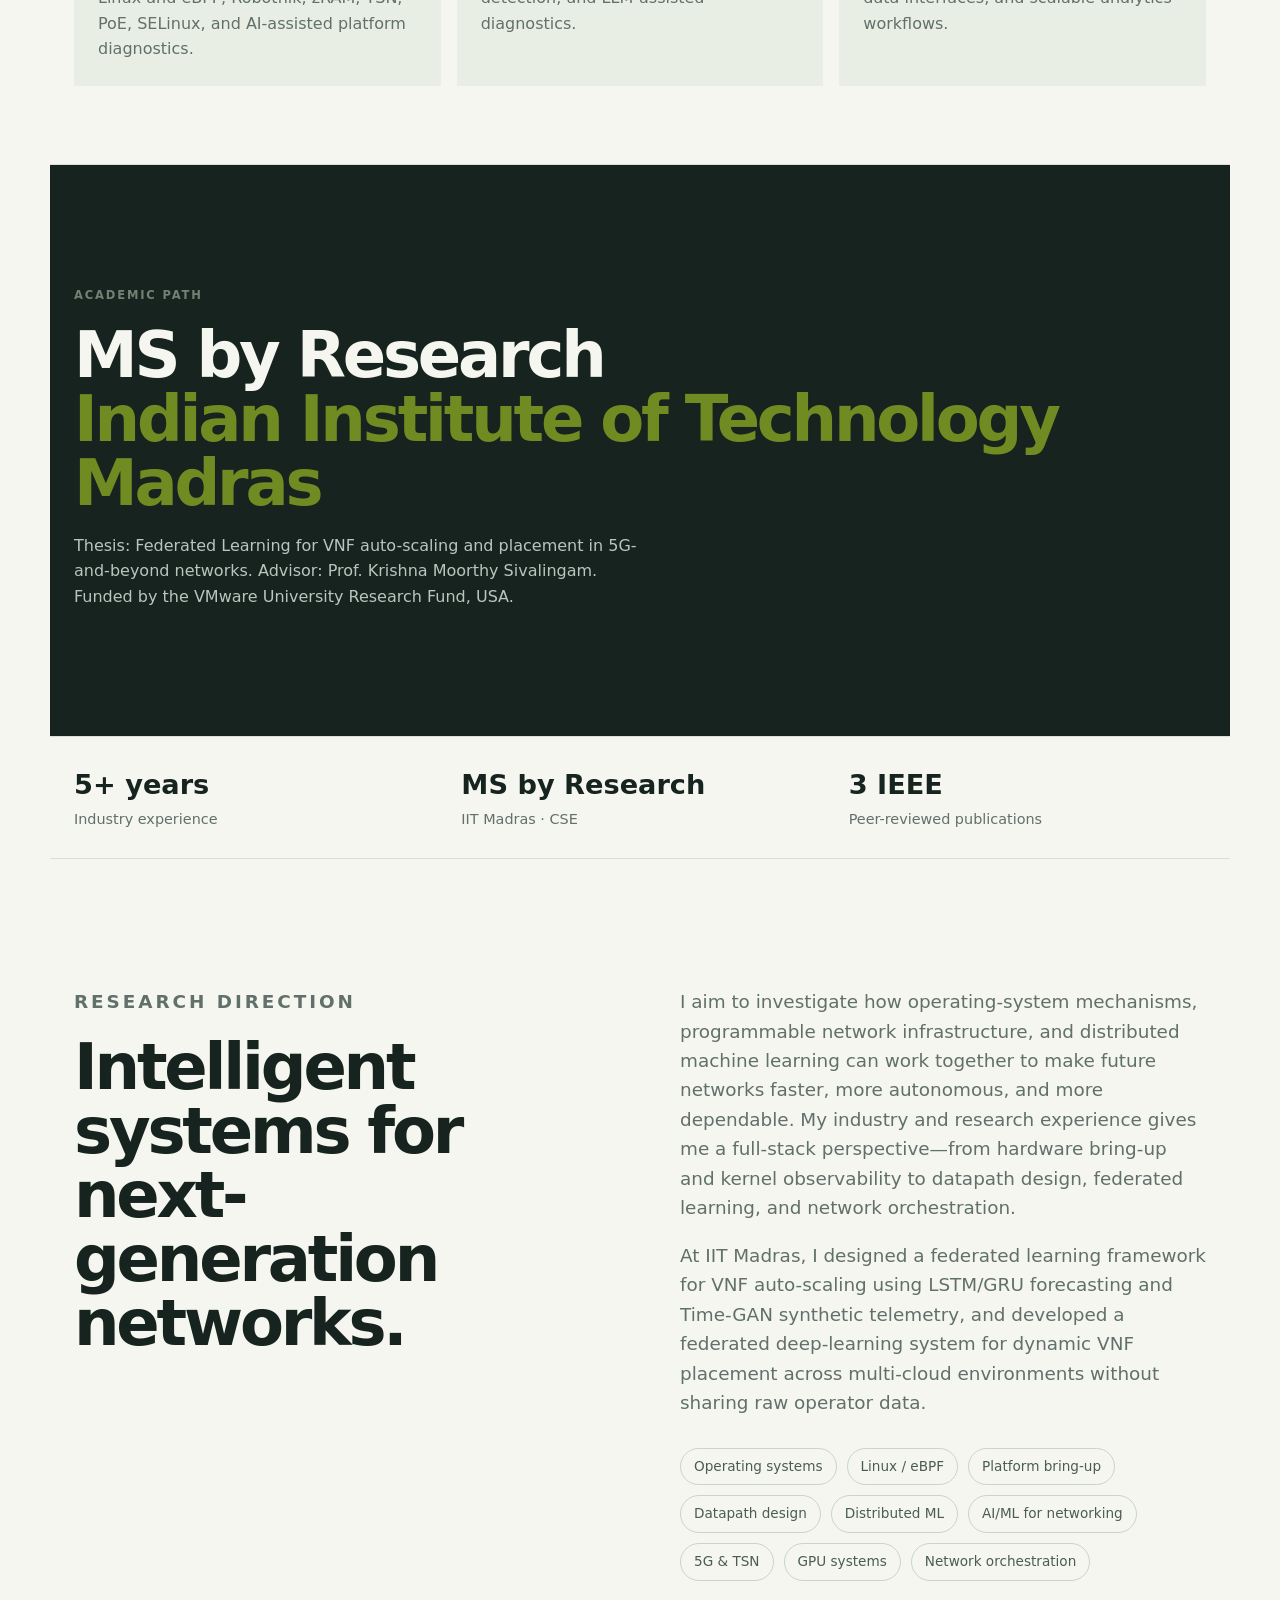
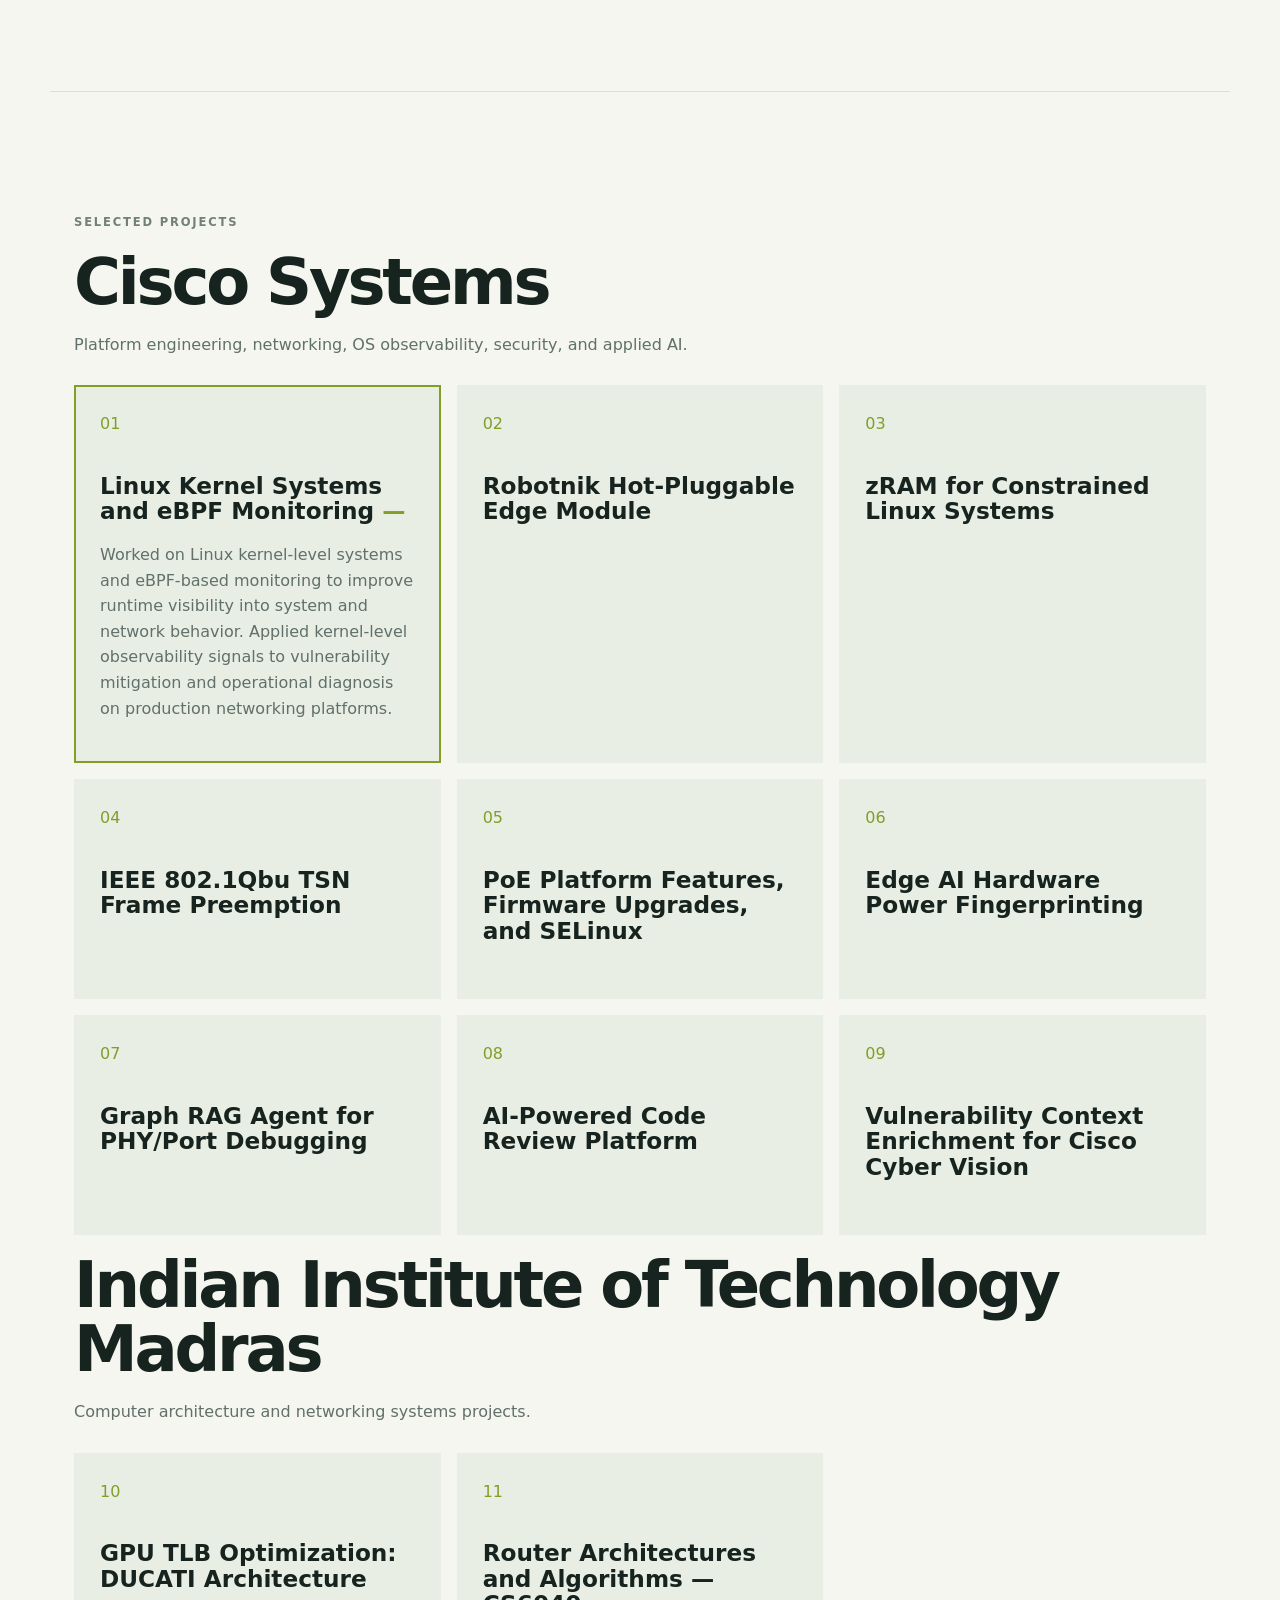
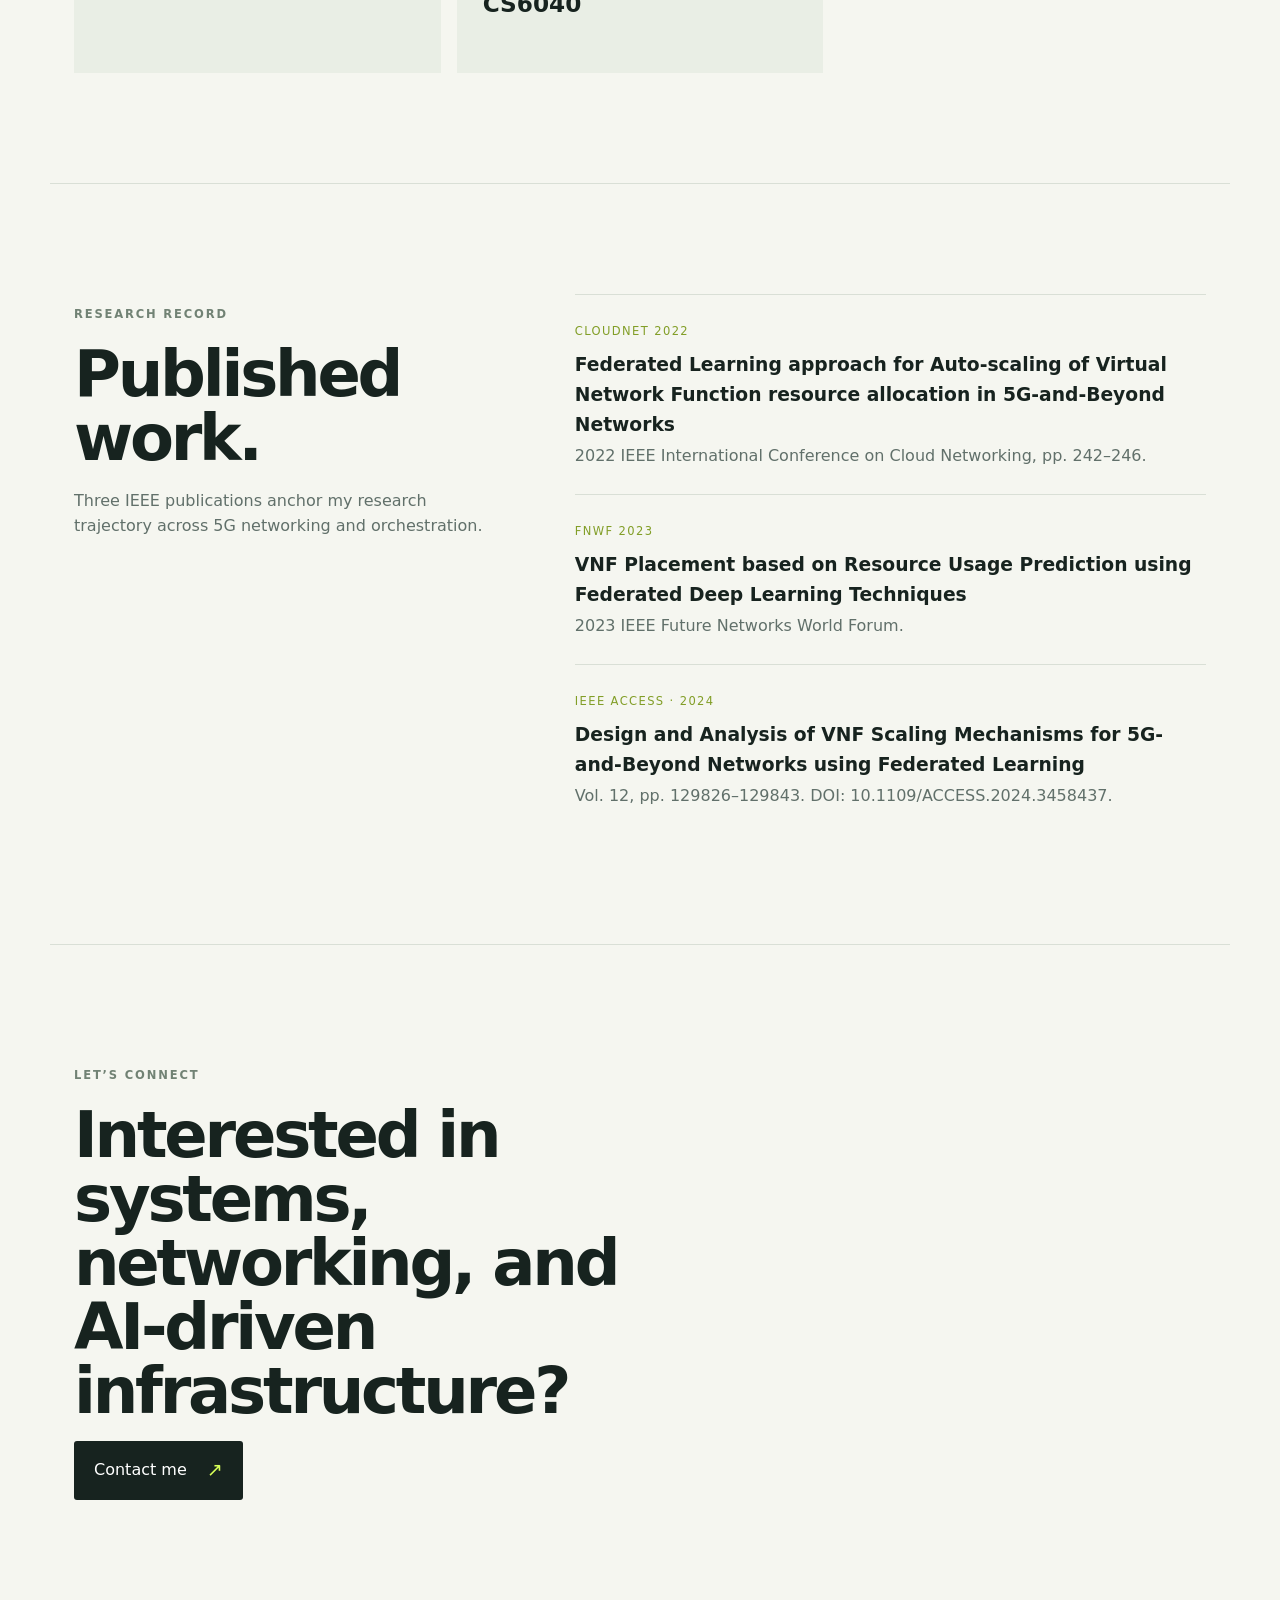
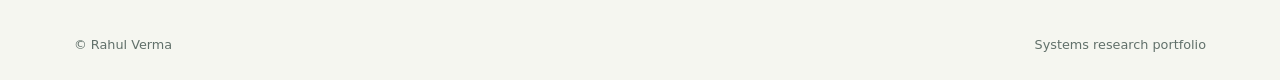
==== commit 3ae0a236: "Align systems portfolio with CV" ====
--- a/index.html
+++ b/index.html
@@ -1,10 +1,185 @@
 <!doctype html>
-<html lang="en"><head><meta charset="utf-8"><meta name="viewport" content="width=device-width,initial-scale=1"><title>Rahul Verma — Systems Research</title><meta name="description" content="Rahul Verma's systems-focused PhD research portfolio."><link rel="stylesheet" href="style.css"><style>.profile-photo{width:180px;height:180px;object-fit:cover;border-radius:50%;display:block;margin-top:32px;border:5px solid rgba(255,255,255,.8)}.hero{position:relative}</style><style>.hero{display:grid;grid-template-columns:minmax(0,1fr) 280px;gap:50px;align-items:center}.hero .profile-photo{grid-column:2;grid-row:1 / span 5;width:260px;height:260px;margin:0;justify-self:end}.hero .eyebrow,.hero h1,.hero .lede,.hero .actions{grid-column:1}.card-grid details{background:#e9eee5;padding:26px;min-height:220px}.card-grid summary{cursor:pointer;list-style:none}.card-grid summary::-webkit-details-marker{display:none}.card-grid summary h3{margin:36px 0 10px}.card-grid details p{color:var(--muted);margin-top:18px}.card-grid details[open]{outline:2px solid #829e27;outline-offset:-2px}.card-grid details[open] summary h3:after{content:'  —';color:#829e27}@media(max-width:720px){.hero{display:block}.hero .profile-photo{width:190px;height:190px;margin:0 0 28px;display:block}.card-grid details{min-height:0}}</style><style>.hero{padding:72px 24px 58px;max-width:1180px}.hero .profile-photo{width:300px;height:300px}.hero h1{font-size:clamp(3rem,7vw,6.4rem)}.timeline{padding:78px 24px;border-bottom:1px solid var(--line)}.timeline-grid{display:grid;grid-template-columns:repeat(3,1fr);gap:16px;margin-top:28px}.timeline-card{background:#e9eee5;padding:24px}.timeline-card strong{display:block;font-size:1.15rem}.timeline-card span{color:var(--muted);font-size:.85rem}.timeline-card p{color:var(--muted);margin-bottom:0}@media(max-width:720px){.hero{padding-top:48px}.hero .profile-photo{width:210px;height:210px}.timeline-grid{grid-template-columns:1fr}}</style></head>
-<body><header class="nav"><a class="brand" href="#top">Rahul Verma<span>.</span></a><nav><a href="#research">Research</a><a href="#projects">Projects</a><a href="#publications">Publications</a><a href="#contact">Contact</a></nav></header>
-<main id="top"><section class="hero"><img class="profile-photo" src="Rahul.jpeg" alt="Rahul Verma"><p class="eyebrow">Networking · Systems · AI/ML for Networks</p><h1>Engineering the future of <em>intelligent networks.</em></h1><p class="lede">I am Rahul Verma, a systems engineer and PhD aspirant with more than five years of industry experience building networked and distributed systems across Cisco Systems, OPLUS India R&amp;D, and Tata Consultancy Services. I hold an MS by Research in Computer Science and Engineering from IIT Madras, where my work on federated learning for 5G network orchestration—funded by the VMware University Research Fund—resulted in three peer-reviewed IEEE publications. My research interests connect operating systems, programmable networks, distributed machine learning, and edge infrastructure to build faster, more autonomous, and dependable computing systems.</p><div class="actions"><a class="button" href="#research">Explore the work <span>↗</span></a><a class="text-link" href="mailto:rahulver551@gmail.com">Get in touch</a></div></section>
-<section class="timeline"><p class="eyebrow">Experience</p><div class="timeline-grid"><article class="timeline-card"><strong>Cisco Systems</strong><span>Software Engineer · Aug 2024 – Present</span><p>Linux systems, eBPF, TSN, platform engineering, and applied AI.</p></article><article class="timeline-card"><strong>OPLUS India R&amp;D</strong><span>Engineer L3 · Jul 2023 – Aug 2024</span><p>Generative ML, failure detection, and LLM-assisted diagnostics.</p></article><article class="timeline-card"><strong>Tata Consultancy Services</strong><span>System Analyst · Jul 2018 – Sep 2020</span><p>Distributed applications and ML-ready data interfaces.</p></article></div></section><section class="education"><p class="eyebrow">Academic path</p><h2>MS by Research<br><em>Indian Institute of Technology Madras</em></h2><p>Thesis: Federated Learning for VNF auto-scaling and placement in 5G-and-beyond networks. Advisor: Prof. Krishna Moorthy Sivalingam. Funded by the VMware University Research Fund, USA.</p></section><section class="stats"><div><strong>5+ years</strong><span>Industry experience</span></div><div><strong>MS by Research</strong><span>IIT Madras · CSE</span></div><div><strong>3 IEEE</strong><span>Peer-reviewed publications</span></div></section>
-<section id="research" class="section split"><div><p class="eyebrow">Research direction</p><h2>Intelligent systems for next-generation networks.</h2></div><div><p>I aim to investigate how operating-system mechanisms, programmable network infrastructure, and distributed machine learning can work together to make future networks faster, more autonomous, and more dependable. My industry and research experience gives me a full-stack perspective—from hardware bring-up and kernel observability to datapath design, federated learning, and network orchestration.</p><div class="chips"><span>Operating systems</span><span>Linux / eBPF</span><span>Platform bring-up</span><span>Datapath design</span><span>Distributed ML</span><span>AI/ML for networking</span><span>5G &amp; TSN</span><span>GPU systems</span><span>Network orchestration</span></div></div></section>
+<html lang="en">
+<head>
+  <meta charset="utf-8">
+  <meta name="viewport" content="width=device-width,initial-scale=1">
+  <title>Rahul Verma — Systems Research</title>
+  <meta name="description" content="Rahul Verma's systems-focused PhD research portfolio.">
+  <link rel="stylesheet" href="style.css">
+  <style>
+    .profile-photo{width:180px;height:180px;object-fit:cover;border-radius:50%;display:block;margin-top:32px;border:5px solid rgba(255,255,255,.8)}.hero{position:relative}
+  </style>
+  <style>
+    .hero{display:grid;grid-template-columns:minmax(0,1fr) 280px;gap:50px;align-items:center}.hero .profile-photo{grid-column:2;grid-row:1 / span 5;width:260px;height:260px;margin:0;justify-self:end}.hero .eyebrow,.hero h1,.hero .lede,.hero .actions{grid-column:1}.card-grid details{background:#e9eee5;padding:26px;min-height:220px}.card-grid summary{cursor:pointer;list-style:none}.card-grid summary::-webkit-details-marker{display:none}.card-grid summary h3{margin:36px 0 10px}.card-grid details p{color:var(--muted);margin-top:18px}.card-grid details[open]{outline:2px solid #829e27;outline-offset:-2px}.card-grid details[open] summary h3:after{content:'  —';color:#829e27}@media(max-width:720px){.hero{display:block}.hero .profile-photo{width:190px;height:190px;margin:0 0 28px;display:block}.card-grid details{min-height:0}}
+  </style>
+  <style>
+    .hero{padding:72px 24px 58px;max-width:1180px}.hero .profile-photo{width:300px;height:300px}.hero h1{font-size:clamp(3rem,7vw,6.4rem)}.timeline{padding:78px 24px;border-bottom:1px solid var(--line)}.timeline-grid{display:grid;grid-template-columns:repeat(3,1fr);gap:16px;margin-top:28px}.timeline-card{background:#e9eee5;padding:24px}.timeline-card strong{display:block;font-size:1.15rem}.timeline-card span{color:var(--muted);font-size:.85rem}.timeline-card p{color:var(--muted);margin-bottom:0}@media(max-width:720px){.hero{padding-top:48px}.hero .profile-photo{width:210px;height:210px}.timeline-grid{grid-template-columns:1fr}}
+  </style>
+</head>
+<body>
+  <header class="nav">
+    <a class="brand" href="#top">Rahul Verma<span>.</span></a>
+    <nav>
+      <a href="#research">Research</a>
+      <a href="#projects">Projects</a>
+      <a href="#publications">Publications</a>
+      <a href="#contact">Contact</a>
+    </nav>
+  </header>
 
-<section id="projects" class="section"><p class="eyebrow">Selected projects</p><div class="group"><h2>Cisco Systems</h2><p class="muted">Platform engineering, networking, OS observability, and applied AI.</p><div class="card-grid"><details open><summary><span class="number">01</span><h3>Robotnik Hot-Pluggable Edge Module</h3></summary><p>Worked as a platform engineer on bring-up of the hot-pluggable Robotnik module: NFS filesystem bring-up, Docker-supported implementation, datapath design, and benchmarking for AI-related workloads. The broader SONiC architecture addressed power and boot sequencing, image and bootloader placement, TPM validation, application lifecycle, diagnostics, shell access, backplane configuration, resource statistics, and DPDK.</p></details><details><summary><span class="number">02</span><h3>zRAM for Constrained Linux Systems</h3></summary><p>Evaluated compressed in-memory swap for constrained Cisco Linux platforms through algorithm selection, adaptive sizing, swap priority, swappiness tuning, zswap conflict avoidance, and validation with zramctl and swapon.</p></details><details><summary><span class="number">03</span><h3>IEEE 802.1Qbu TSN Frame Preemption</h3></summary><p>Implemented low-latency frame preemption on the Industrial Ethernet 9000 so time-critical traffic can interrupt non-critical frames mid-transmission. Delivered firmware changes, QoS integration for express and preempted queues, per-port CLI configuration, and auto-enable negotiation.</p></details><details><summary><span class="number">04</span><h3>Graph-Grounded PHY/Port Debugging</h3></summary><p>Built a Graph RAG agent for link flaps, CRC bursts, and SFP failures across the Port → PHY → SerDes → ASIC chain. Parsed CLI output with TextFSM, combined causal graph traversal with documentation retrieval, and reduced complex-fault triage from roughly 60 minutes to 5 minutes.</p></details><details><summary><span class="number">05</span><h3>LLM-Driven Code Review</h3></summary><p>Built specialized LLM agents that inspect pull requests for bugs, security, performance, and maintainability. Code knowledge graphs, semantic embeddings, confidence-weighted aggregation, static-analysis signals, and developer feedback improve cross-file reasoning and finding quality.</p></details></div></div><div class="group"><h2>OPLUS India R&amp;D</h2><p class="muted">Generative AI and ML systems for mobile platforms.</p><div class="card-grid"><details><summary><span class="number">06</span><h3>On-Device Generative Vision</h3></summary><p>Contributed to a Magic Eraser-style feature for intelligent object removal and background synthesis using generative ML models. Also built structured ML failure-detection pipelines and lightweight LLM-assisted log analysis.</p></details></div></div><div class="group"><h2>Indian Institute of Technology Madras</h2><p class="muted">Research and systems projects.</p><div class="card-grid"><details><summary><span class="number">07</span><h3>Federated 5G VNF Orchestration</h3></summary><p>Designed federated deep-learning systems for VNF resource allocation in multi-domain 5G networks using LSTM/GRU forecasting and Time-GAN synthetic telemetry. Developed privacy-preserving auto-scaling and dynamic placement across multi-cloud environments without sharing raw domain data.</p></details><details><summary><span class="number">08</span><h3>GPU TLB Optimization: DUCATI</h3></summary><p>Implemented a simplified DUCATI architecture in Macsim to extend GPU TLB reach. Benchmarked merge-sort CPU and vector-add GPU workloads and observed fewer TLB evictions than the baseline on GPU workloads.</p></details><details><summary><span class="number">09</span><h3>Packet Processing and Router Algorithms</h3></summary><p>Built Python circuit-switching and packet-processing simulators and implemented IPv4 classification using a Set Pruning Trie for CS6040.</p></details></div></div></section><section id="publications" class="section publications"><div><p class="eyebrow">Research record</p><h2>Published work.</h2><p class="muted">Three IEEE publications anchor my research trajectory across 5G networking and orchestration.</p></div><div class="pub-list"><article><span>CloudNet 2022</span><h3>Federated Learning approach for Auto-scaling of Virtual Network Function resource allocation in 5G-and-Beyond Networks</h3><p>2022 IEEE International Conference on Cloud Networking, pp. 242–246.</p></article><article><span>FNWF 2023</span><h3>VNF Placement based on Resource Usage Prediction using Federated Deep Learning Techniques</h3><p>2023 IEEE Future Networks World Forum.</p></article><article><span>IEEE Access · 2024</span><h3>Design and Analysis of VNF Scaling Mechanisms for 5G-and-Beyond Networks using Federated Learning</h3><p>Vol. 12, pp. 129826–129843. DOI: 10.1109/ACCESS.2024.3458437.</p></article></div></section>
+  <main id="top">
+    <section class="hero">
+      <img class="profile-photo" src="Rahul.jpeg" alt="Rahul Verma">
+      <p class="eyebrow">Networking · Systems · AI/ML for Networks</p>
+      <h1>Engineering the future of <em>intelligent networks.</em></h1>
+      <p class="lede">I am Rahul Verma, a systems engineer and PhD aspirant with more than five years of industry experience building networked and distributed systems across Cisco Systems, OPLUS India R&amp;D, and Tata Consultancy Services. I hold an MS by Research in Computer Science and Engineering from IIT Madras, where my work on federated learning for 5G network orchestration—funded by the VMware University Research Fund—resulted in three peer-reviewed IEEE publications. My research interests connect operating systems, programmable networks, distributed machine learning, and edge infrastructure to build faster, more autonomous, and dependable computing systems.</p>
+      <div class="actions">
+        <a class="button" href="#research">Explore the work <span>↗</span></a>
+        <a class="text-link" href="#contact">Get in touch</a>
+      </div>
+    </section>
 
-<section id="contact" class="contact"><p class="eyebrow">Let’s connect</p><h2>Interested in systems, networking, and AI-driven infrastructure?</h2><a class="button" href="mailto:rahulver551@gmail.com">Contact me <span>↗</span></a></section></main><footer><span>© Rahul Verma</span><span>Systems research portfolio</span></footer></body></html>
+    <section class="timeline">
+      <p class="eyebrow">Experience</p>
+      <div class="timeline-grid">
+        <article class="timeline-card">
+          <strong>Cisco Systems</strong>
+          <span>Software Engineer (Grade 08) · Aug 2024 – Present</span>
+          <p>Linux and eBPF, Robotnik, zRAM, TSN, PoE, SELinux, and AI-assisted platform diagnostics.</p>
+        </article>
+        <article class="timeline-card">
+          <strong>OPLUS India R&amp;D</strong>
+          <span>Engineer L3 · Jul 2023 – Aug 2024</span>
+          <p>Generative vision, ML-based failure detection, and LLM-assisted diagnostics.</p>
+        </article>
+        <article class="timeline-card">
+          <strong>Tata Consultancy Services</strong>
+          <span>System Analyst · Jul 2018 – Sep 2020</span>
+          <p>Enterprise distributed applications, data interfaces, and scalable analytics workflows.</p>
+        </article>
+      </div>
+    </section>
+
+    <section class="education">
+      <p class="eyebrow">Academic path</p>
+      <h2>MS by Research<br><em>Indian Institute of Technology Madras</em></h2>
+      <p>Thesis: Federated Learning for VNF auto-scaling and placement in 5G-and-beyond networks. Advisor: Prof. Krishna Moorthy Sivalingam. Funded by the VMware University Research Fund, USA.</p>
+    </section>
+
+    <section class="stats">
+      <div><strong>5+ years</strong><span>Industry experience</span></div>
+      <div><strong>MS by Research</strong><span>IIT Madras · CSE</span></div>
+      <div><strong>3 IEEE</strong><span>Peer-reviewed publications</span></div>
+    </section>
+
+    <section id="research" class="section split">
+      <div>
+        <p class="eyebrow">Research direction</p>
+        <h2>Intelligent systems for next-generation networks.</h2>
+      </div>
+      <div>
+        <p>I aim to investigate how operating-system mechanisms, programmable network infrastructure, and distributed machine learning can work together to make future networks faster, more autonomous, and more dependable. My industry and research experience gives me a full-stack perspective—from hardware bring-up and kernel observability to datapath design, federated learning, and network orchestration.</p>
+        <p>At IIT Madras, I designed a federated learning framework for VNF auto-scaling using LSTM/GRU forecasting and Time-GAN synthetic telemetry, and developed a federated deep-learning system for dynamic VNF placement across multi-cloud environments without sharing raw operator data.</p>
+        <div class="chips">
+          <span>Operating systems</span><span>Linux / eBPF</span><span>Platform bring-up</span><span>Datapath design</span><span>Distributed ML</span><span>AI/ML for networking</span><span>5G &amp; TSN</span><span>GPU systems</span><span>Network orchestration</span>
+        </div>
+      </div>
+    </section>
+
+    <section id="projects" class="section">
+      <p class="eyebrow">Selected projects</p>
+
+      <div class="group">
+        <h2>Cisco Systems</h2>
+        <p class="muted">Platform engineering, networking, OS observability, security, and applied AI.</p>
+        <div class="card-grid">
+          <details open>
+            <summary><span class="number">01</span><h3>Linux Kernel Systems and eBPF Monitoring</h3></summary>
+            <p>Worked on Linux kernel-level systems and eBPF-based monitoring to improve runtime visibility into system and network behavior. Applied kernel-level observability signals to vulnerability mitigation and operational diagnosis on production networking platforms.</p>
+          </details>
+          <details>
+            <summary><span class="number">02</span><h3>Robotnik Hot-Pluggable Edge Module</h3></summary>
+            <p>Brought up a CN10208-based compute module with eight Neoverse N2 cores, 32GB DRAM, and NVMe storage for SONiC switches. Implemented NFS, Docker application support, datapath design, resource telemetry, and AI-workload benchmarking, and contributed to boot, TPM, diagnostics, backplane, lifecycle, and DPDK design.</p>
+          </details>
+          <details>
+            <summary><span class="number">03</span><h3>zRAM for Constrained Linux Systems</h3></summary>
+            <p>Evaluated compressed in-memory swap to increase effective memory capacity while avoiding slow storage I/O. Tuned compression algorithms, device sizing, swap priority, and swappiness; prevented zswap conflicts and validated behavior using zramctl and swapon.</p>
+          </details>
+          <details>
+            <summary><span class="number">04</span><h3>IEEE 802.1Qbu TSN Frame Preemption</h3></summary>
+            <p>Implemented low-latency preemption so time-critical traffic can interrupt non-critical frames during transmission. Developed platform firmware changes, CLI extensions, and QoS integration for express and preempted queues, with per-port configuration and link-partner auto-enable negotiation.</p>
+          </details>
+          <details>
+            <summary><span class="number">05</span><h3>PoE Platform Features, Firmware Upgrades, and SELinux</h3></summary>
+            <p>Developed PoE platform features and firmware boot-time upgrade support for production networking systems. Enforced SELinux policies to constrain platform services and strengthen runtime security.</p>
+          </details>
+          <details>
+            <summary><span class="number">06</span><h3>Edge AI Hardware Power Fingerprinting</h3></summary>
+            <p>Built a containerized Cisco IOx pipeline that learned device-specific signatures from Layer-1 PoE power, current, and voltage telemetry using Isolation Forest. Detected rogue-device replacement and integrated automated closed-loop port isolation.</p>
+          </details>
+          <details>
+            <summary><span class="number">07</span><h3>Graph RAG Agent for PHY/Port Debugging</h3></summary>
+            <p>Modeled Port → PHY → SerDes → ASIC dependencies and combined TextFSM-based CLI parsing with graph traversal to explain link flaps, CRC bursts, and SFP failures. Reduced average engineer triage time from approximately 60 minutes to 5 minutes for complex PHY faults.</p>
+          </details>
+          <details>
+            <summary><span class="number">08</span><h3>AI-Powered Code Review Platform</h3></summary>
+            <p>Built specialized LLM agents for bugs, security, performance, and maintainability, grounded by code knowledge graphs, semantic embeddings, and static-analysis signals. Used confidence-weighted aggregation and developer feedback to improve cross-file reasoning and finding quality.</p>
+          </details>
+          <details>
+            <summary><span class="number">09</span><h3>Vulnerability Context Enrichment for Cisco Cyber Vision</h3></summary>
+            <p>Transformed generic NVD CVE records into device-specific risk profiles by correlating vulnerabilities with asset configurations and active protocol services. Incorporated ISA/IEC 62443 zone context to improve operational relevance and vulnerability prioritization.</p>
+          </details>
+        </div>
+      </div>
+
+      <div class="group">
+        <h2>Indian Institute of Technology Madras</h2>
+        <p class="muted">Computer architecture and networking systems projects.</p>
+        <div class="card-grid">
+          <details>
+            <summary><span class="number">10</span><h3>GPU TLB Optimization: DUCATI Architecture</h3></summary>
+            <p>Implemented a simplified DUCATI architecture in MacSim to extend GPU TLB reach and reduce address-translation inefficiency. Benchmarked CPU merge-sort and GPU vector-add workloads, observing fewer TLB evictions than the baseline on GPU workloads.</p>
+          </details>
+          <details>
+            <summary><span class="number">11</span><h3>Router Architectures and Algorithms — CS6040</h3></summary>
+            <p>Built Python circuit-switching and packet-processing simulators and implemented IPv4 classification using a Set Pruning Trie.</p>
+          </details>
+        </div>
+      </div>
+    </section>
+
+    <section id="publications" class="section publications">
+      <div>
+        <p class="eyebrow">Research record</p>
+        <h2>Published work.</h2>
+        <p class="muted">Three IEEE publications anchor my research trajectory across 5G networking and orchestration.</p>
+      </div>
+      <div class="pub-list">
+        <article>
+          <span>CloudNet 2022</span>
+          <h3>Federated Learning approach for Auto-scaling of Virtual Network Function resource allocation in 5G-and-Beyond Networks</h3>
+          <p>2022 IEEE International Conference on Cloud Networking, pp. 242–246.</p>
+        </article>
+        <article>
+          <span>FNWF 2023</span>
+          <h3>VNF Placement based on Resource Usage Prediction using Federated Deep Learning Techniques</h3>
+          <p>2023 IEEE Future Networks World Forum.</p>
+        </article>
+        <article>
+          <span>IEEE Access · 2024</span>
+          <h3>Design and Analysis of VNF Scaling Mechanisms for 5G-and-Beyond Networks using Federated Learning</h3>
+          <p>Vol. 12, pp. 129826–129843. DOI: 10.1109/ACCESS.2024.3458437.</p>
+        </article>
+      </div>
+    </section>
+
+    <section id="contact" class="contact">
+      <p class="eyebrow">Let’s connect</p>
+      <h2>Interested in systems, networking, and AI-driven infrastructure?</h2>
+      <a class="button" href="mailto:rahulver551@gmail.com">Contact me <span>↗</span></a>
+    </section>
+  </main>
+
+  <footer><span>© Rahul Verma</span><span>Systems research portfolio</span></footer>
+</body>
+</html>
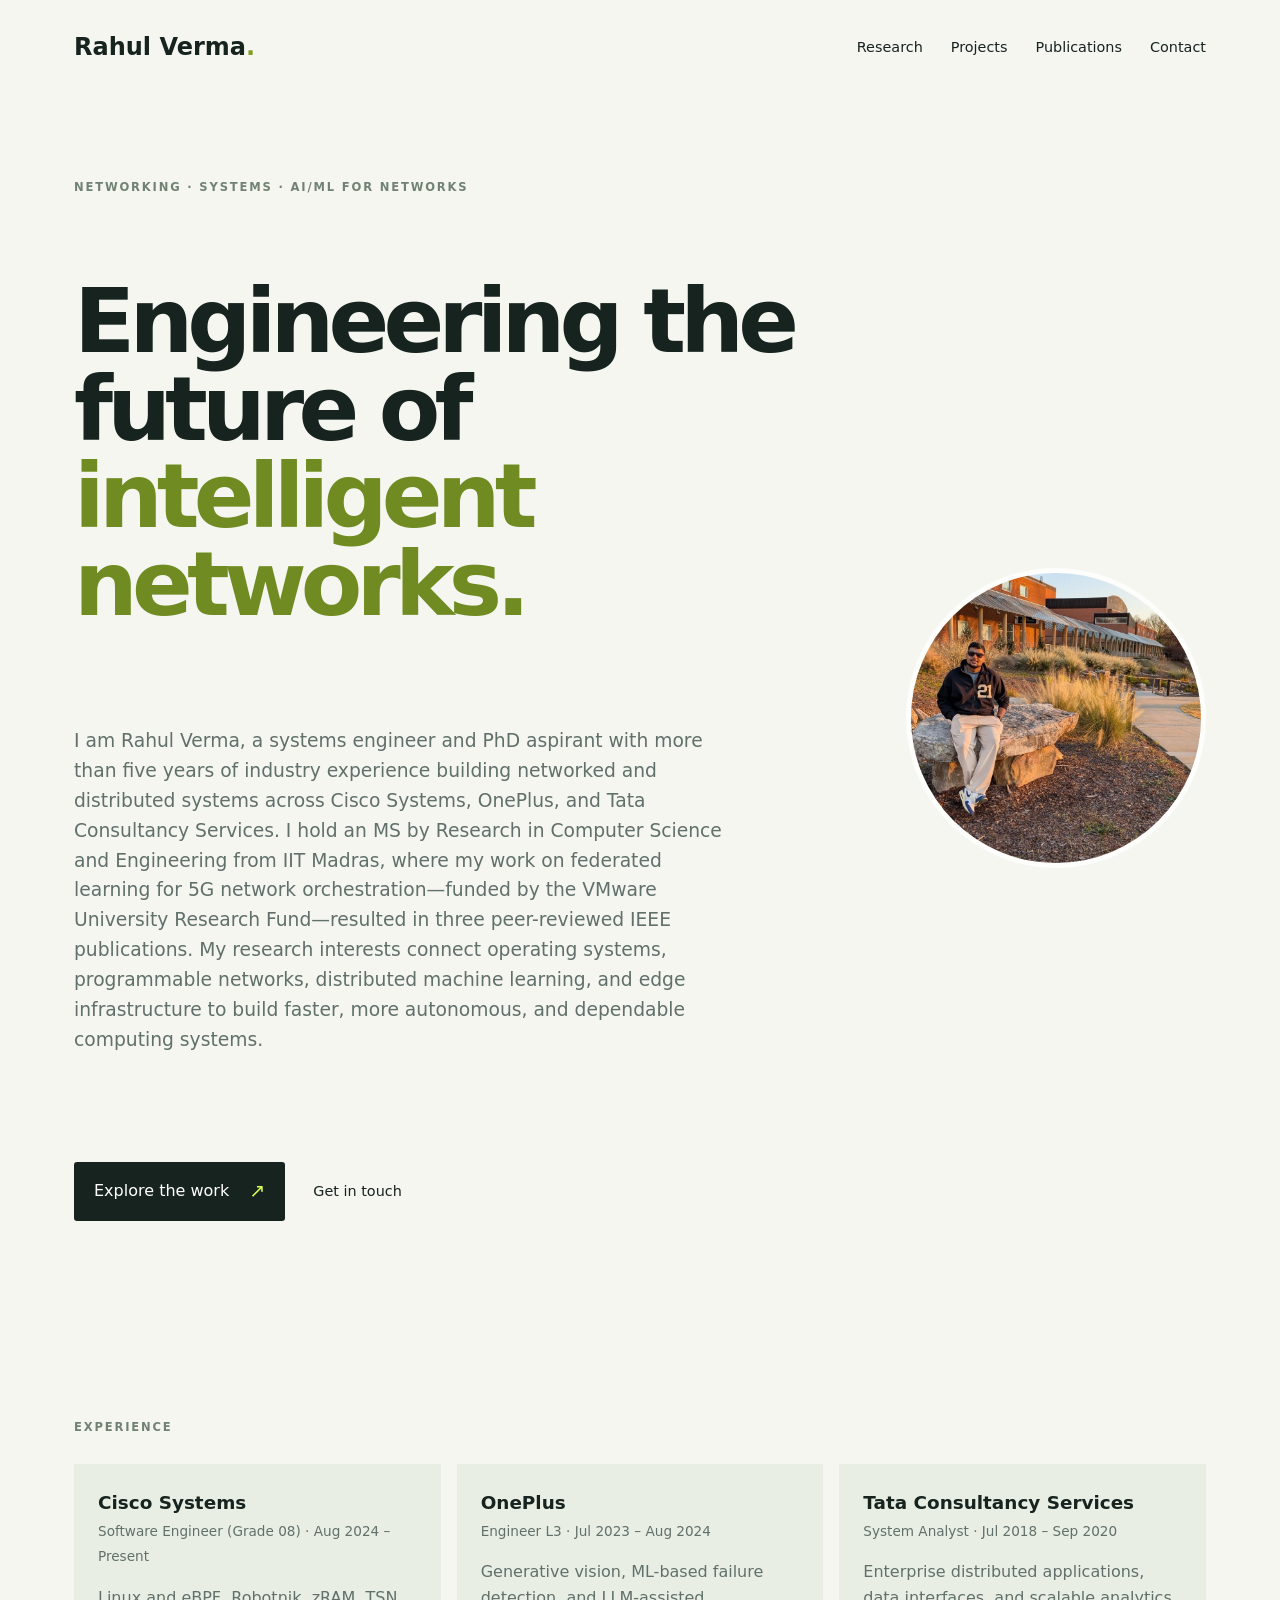
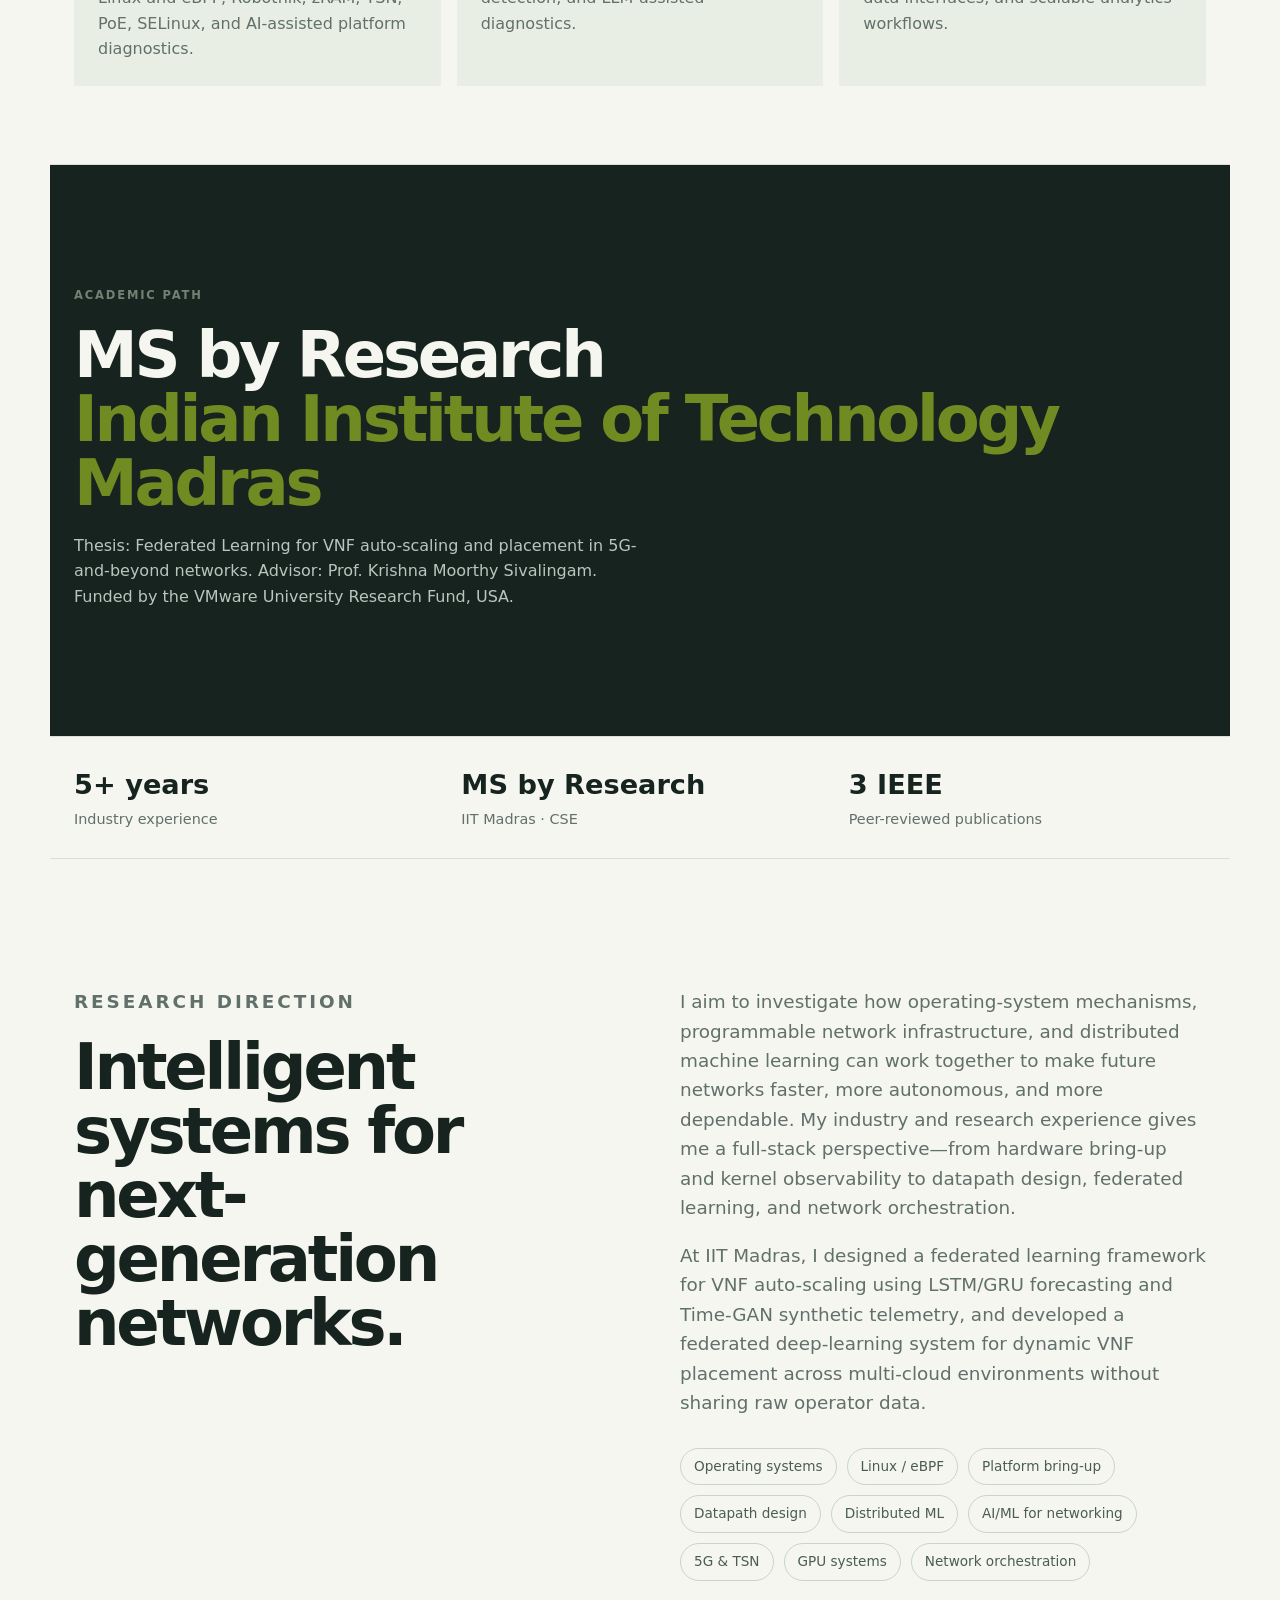
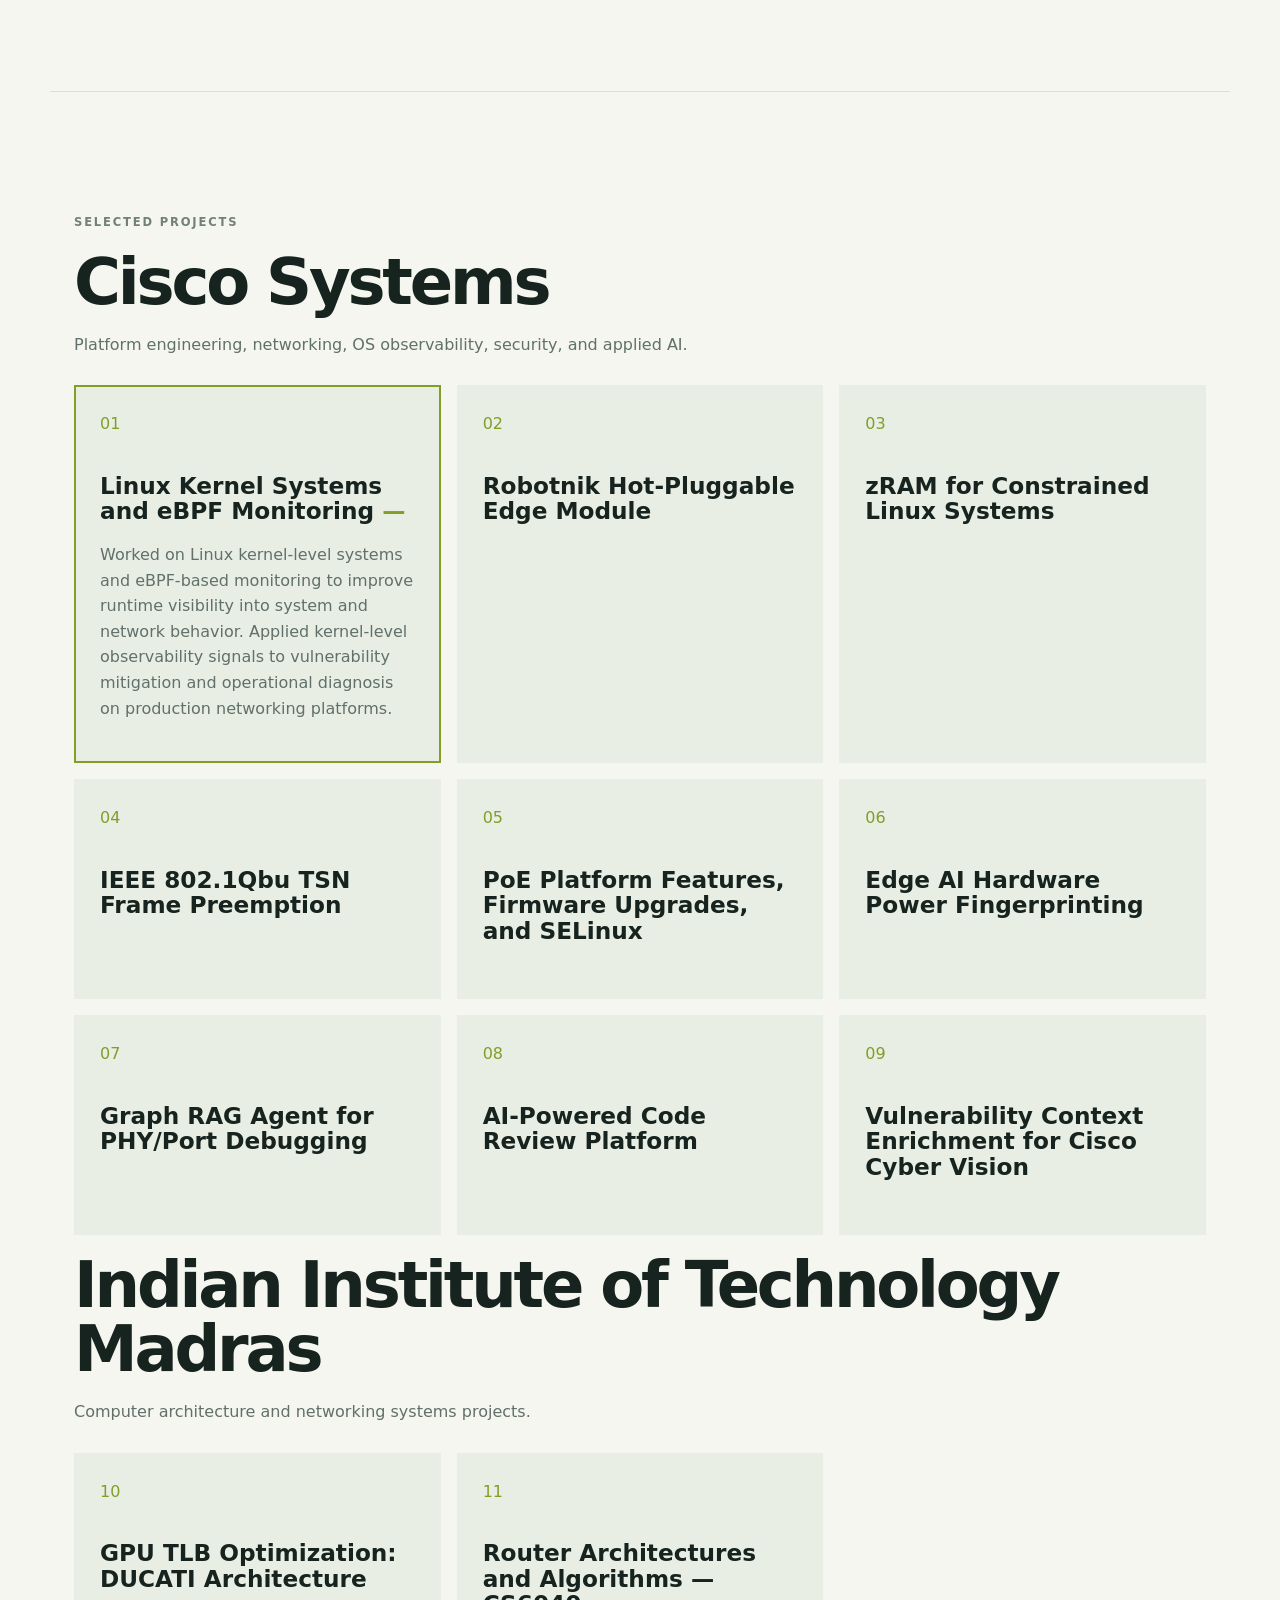
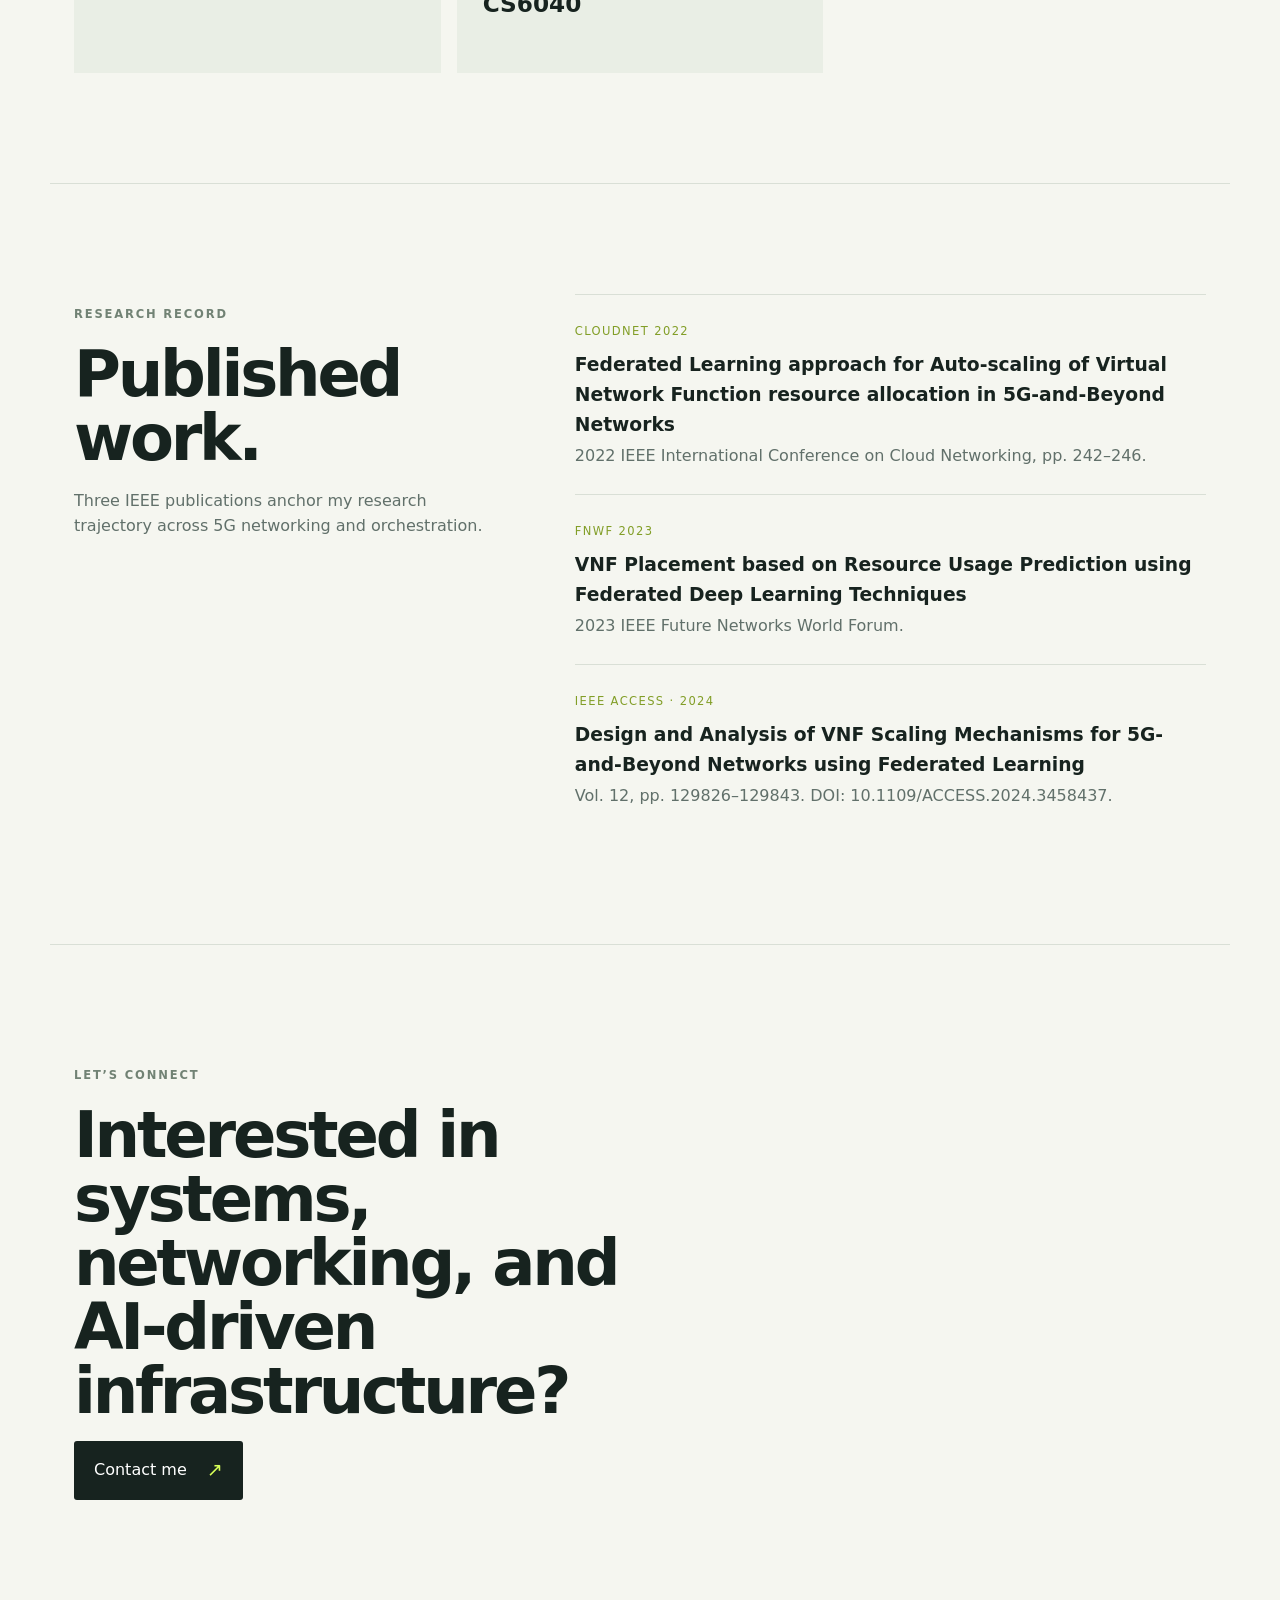
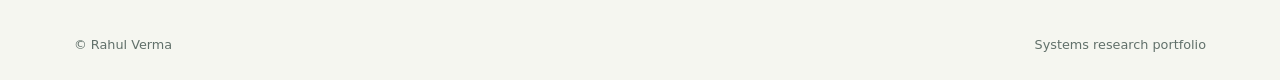
==== commit bbde6477: "Rename OPLUS to OnePlus" ====
--- a/index.html
+++ b/index.html
@@ -32,7 +32,7 @@
       <img class="profile-photo" src="Rahul.jpeg" alt="Rahul Verma">
       <p class="eyebrow">Networking · Systems · AI/ML for Networks</p>
       <h1>Engineering the future of <em>intelligent networks.</em></h1>
-      <p class="lede">I am Rahul Verma, a systems engineer and PhD aspirant with more than five years of industry experience building networked and distributed systems across Cisco Systems, OPLUS India R&amp;D, and Tata Consultancy Services. I hold an MS by Research in Computer Science and Engineering from IIT Madras, where my work on federated learning for 5G network orchestration—funded by the VMware University Research Fund—resulted in three peer-reviewed IEEE publications. My research interests connect operating systems, programmable networks, distributed machine learning, and edge infrastructure to build faster, more autonomous, and dependable computing systems.</p>
+      <p class="lede">I am Rahul Verma, a systems engineer and PhD aspirant with more than five years of industry experience building networked and distributed systems across Cisco Systems, OnePlus, and Tata Consultancy Services. I hold an MS by Research in Computer Science and Engineering from IIT Madras, where my work on federated learning for 5G network orchestration—funded by the VMware University Research Fund—resulted in three peer-reviewed IEEE publications. My research interests connect operating systems, programmable networks, distributed machine learning, and edge infrastructure to build faster, more autonomous, and dependable computing systems.</p>
       <div class="actions">
         <a class="button" href="#research">Explore the work <span>↗</span></a>
         <a class="text-link" href="#contact">Get in touch</a>
@@ -48,7 +48,7 @@
           <p>Linux and eBPF, Robotnik, zRAM, TSN, PoE, SELinux, and AI-assisted platform diagnostics.</p>
         </article>
         <article class="timeline-card">
-          <strong>OPLUS India R&amp;D</strong>
+          <strong>OnePlus</strong>
           <span>Engineer L3 · Jul 2023 – Aug 2024</span>
           <p>Generative vision, ML-based failure detection, and LLM-assisted diagnostics.</p>
         </article>
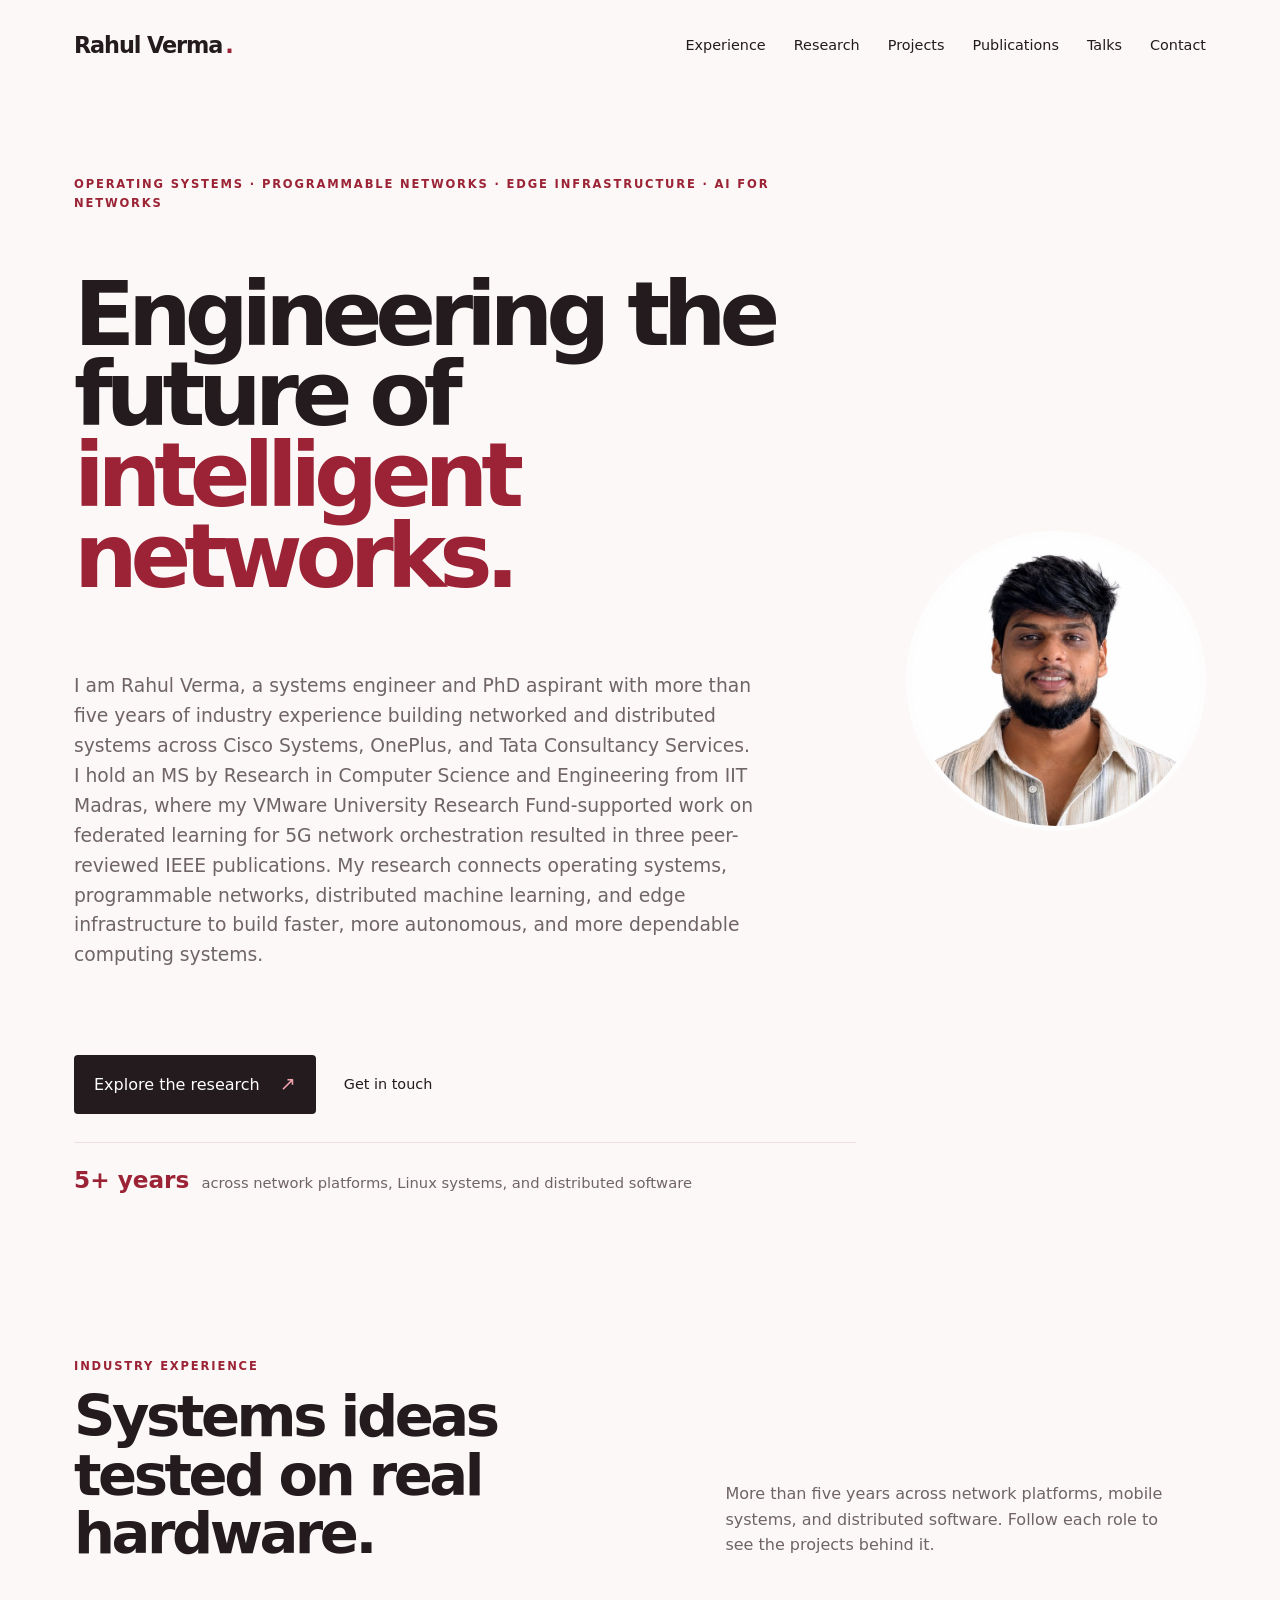
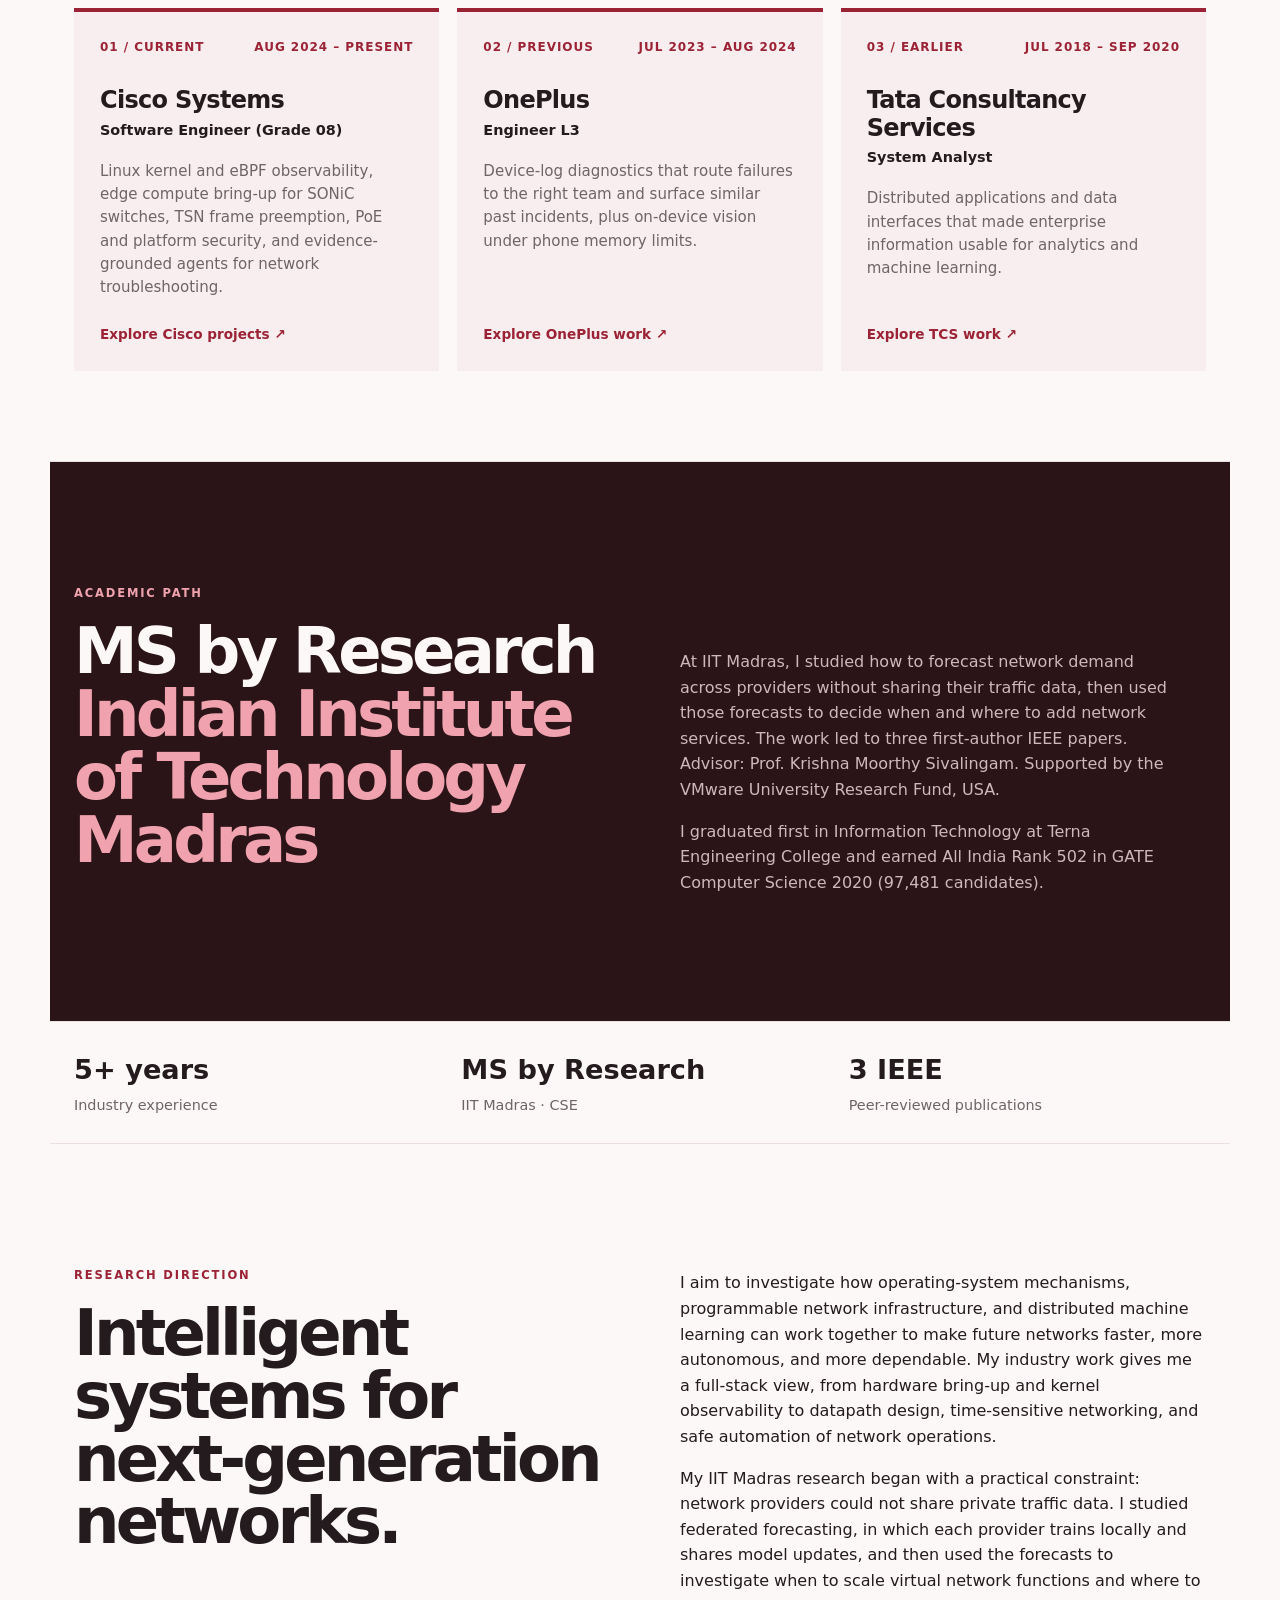
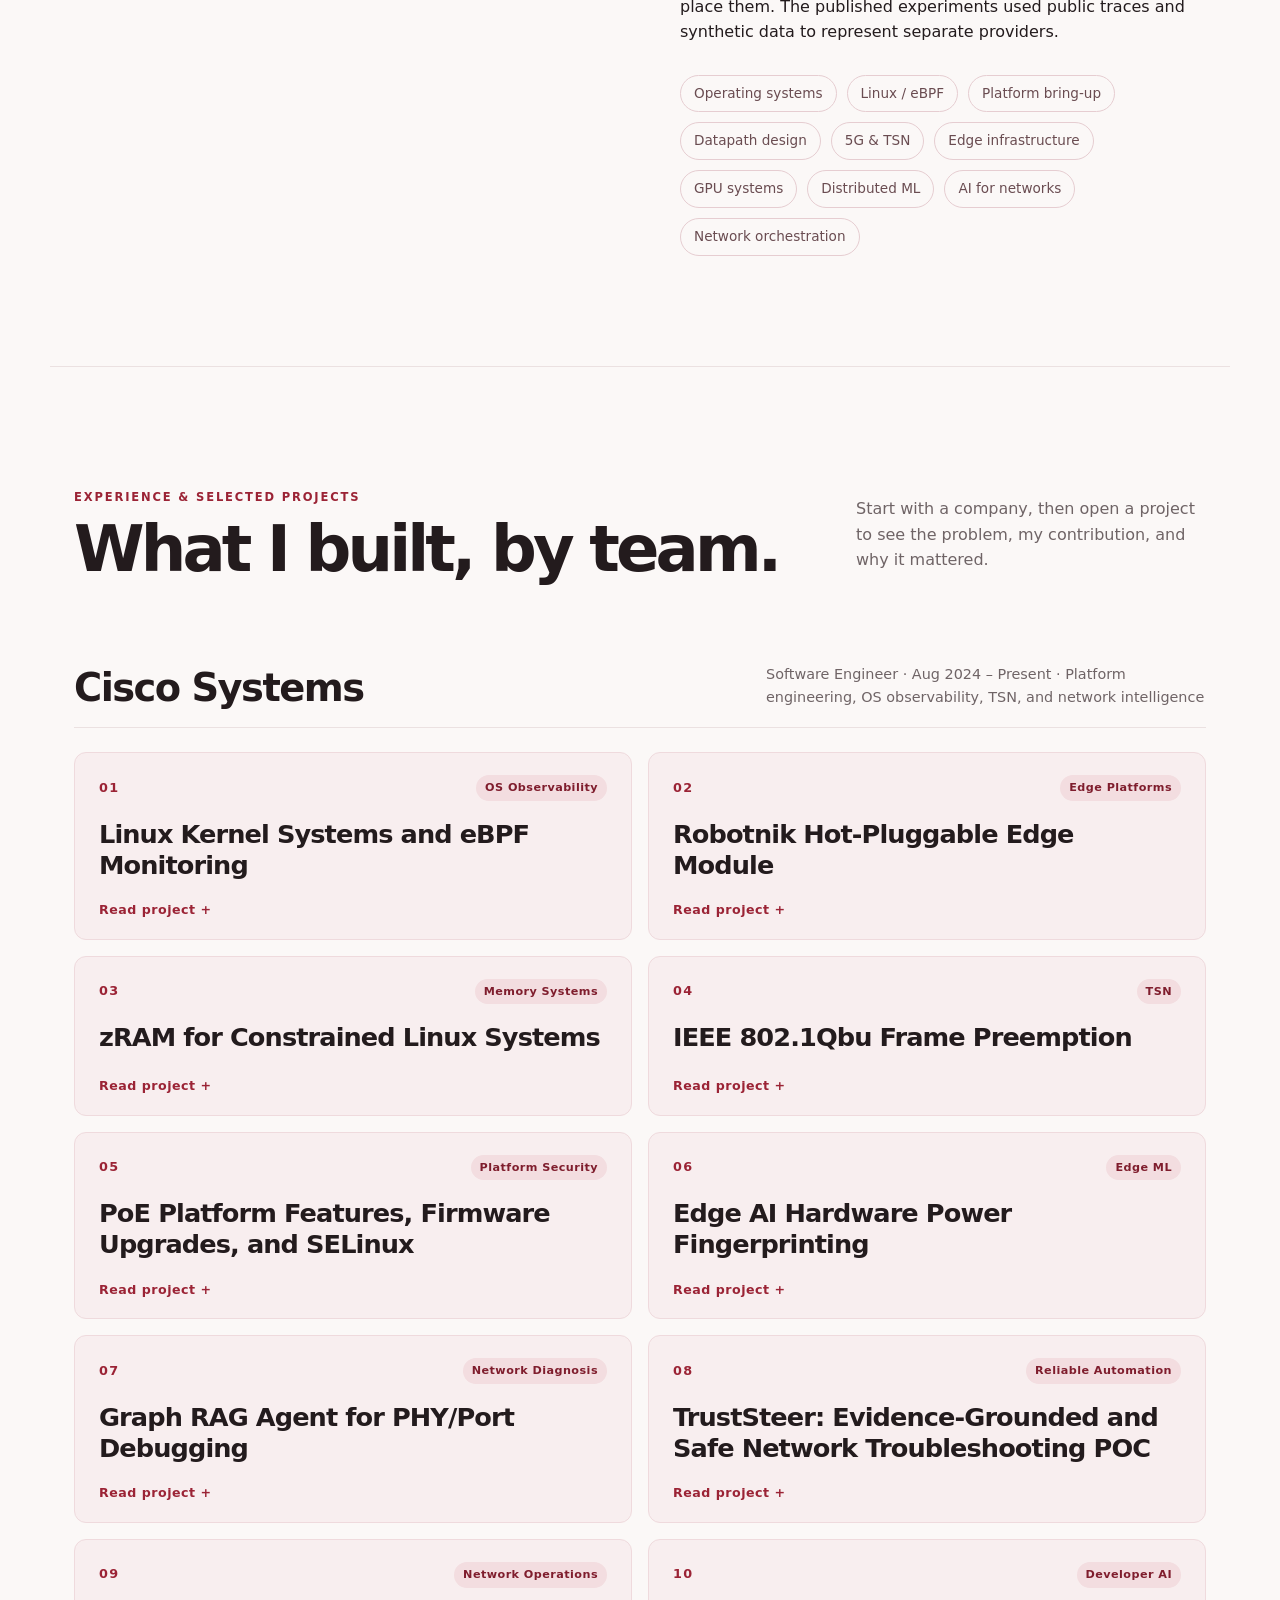
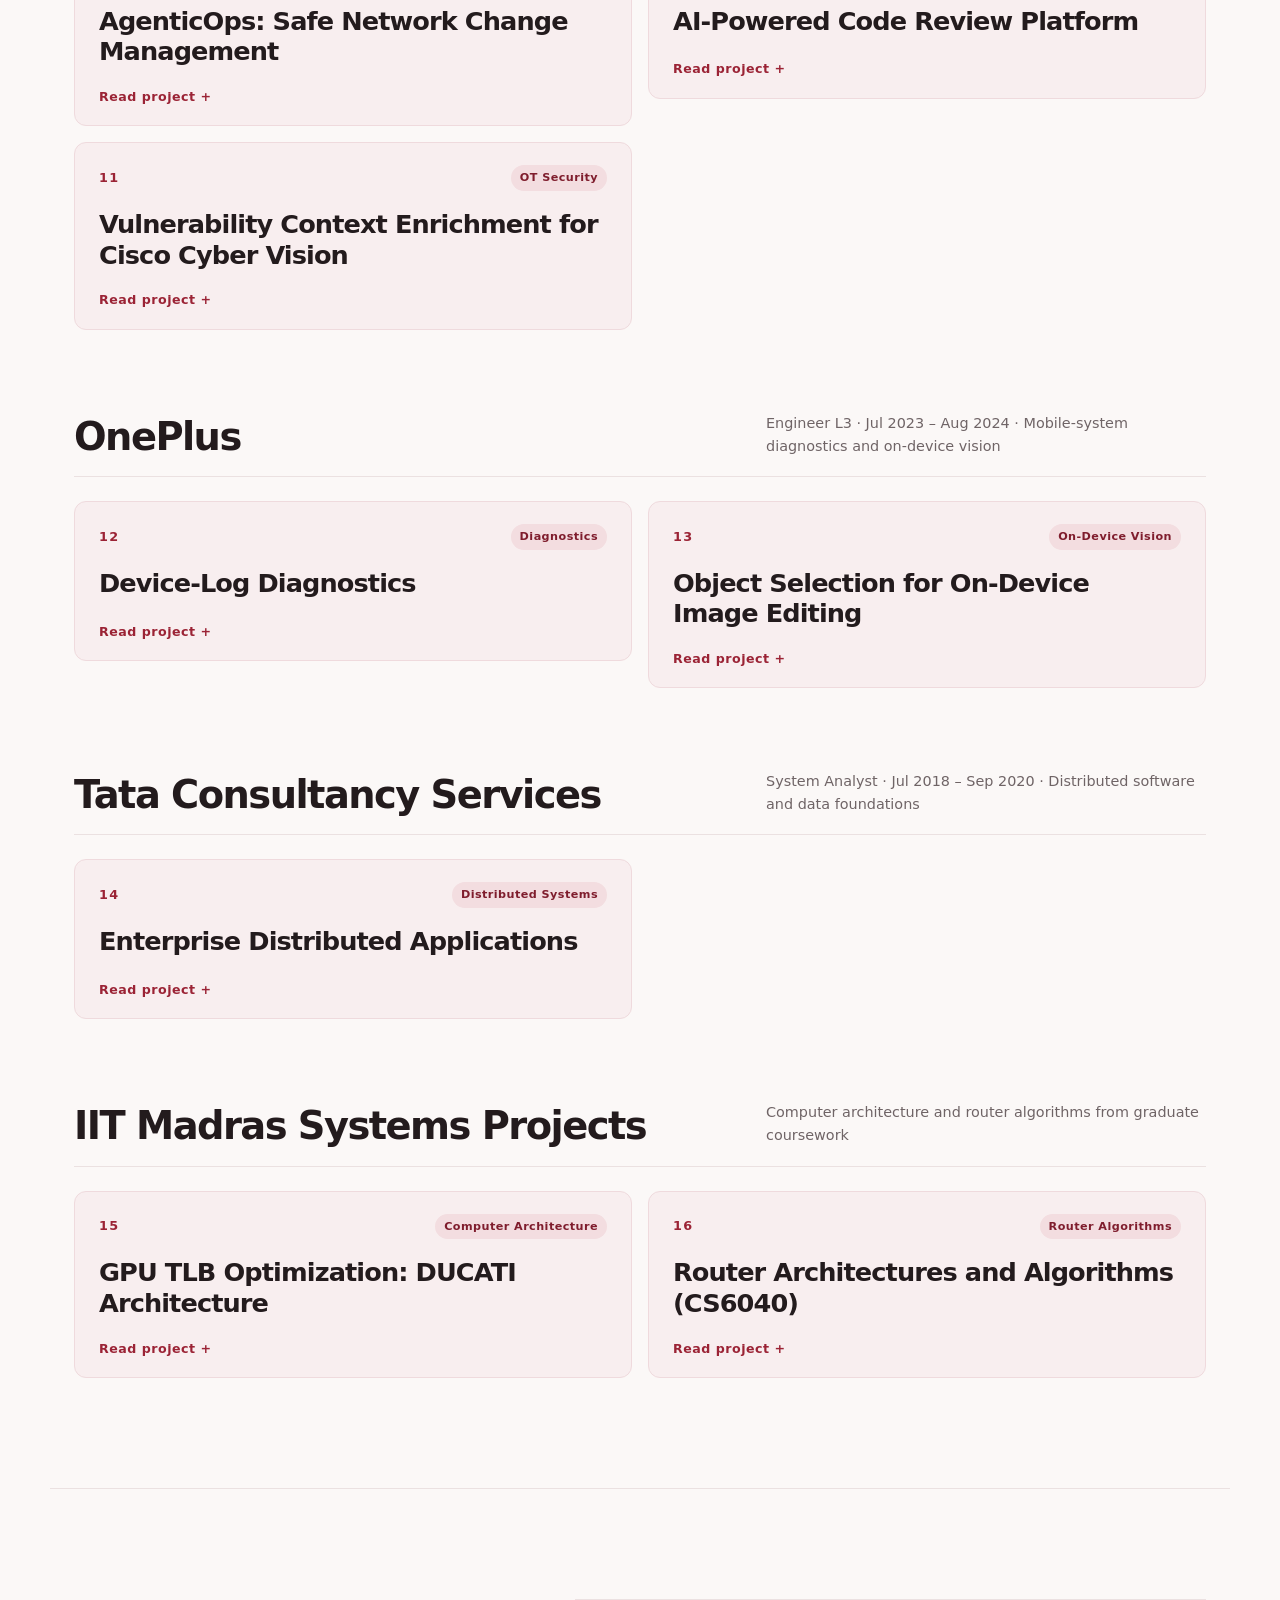
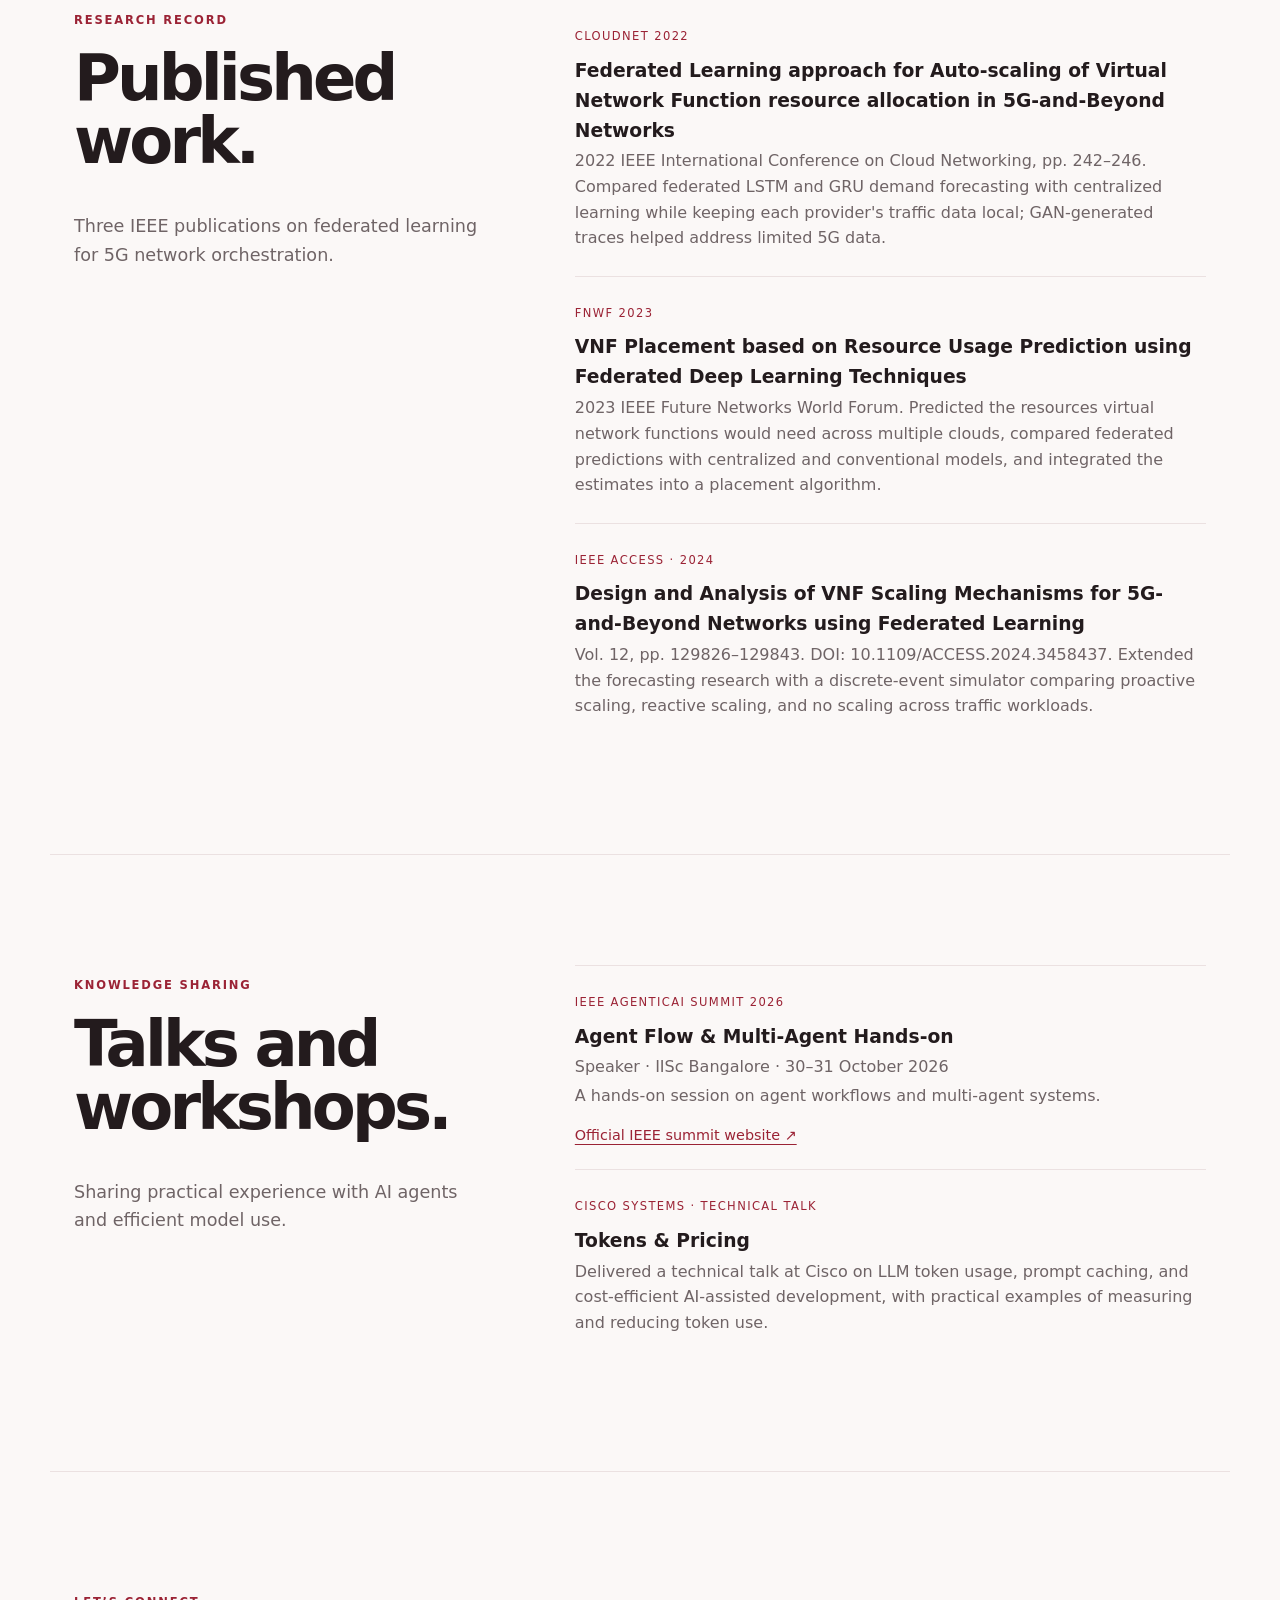
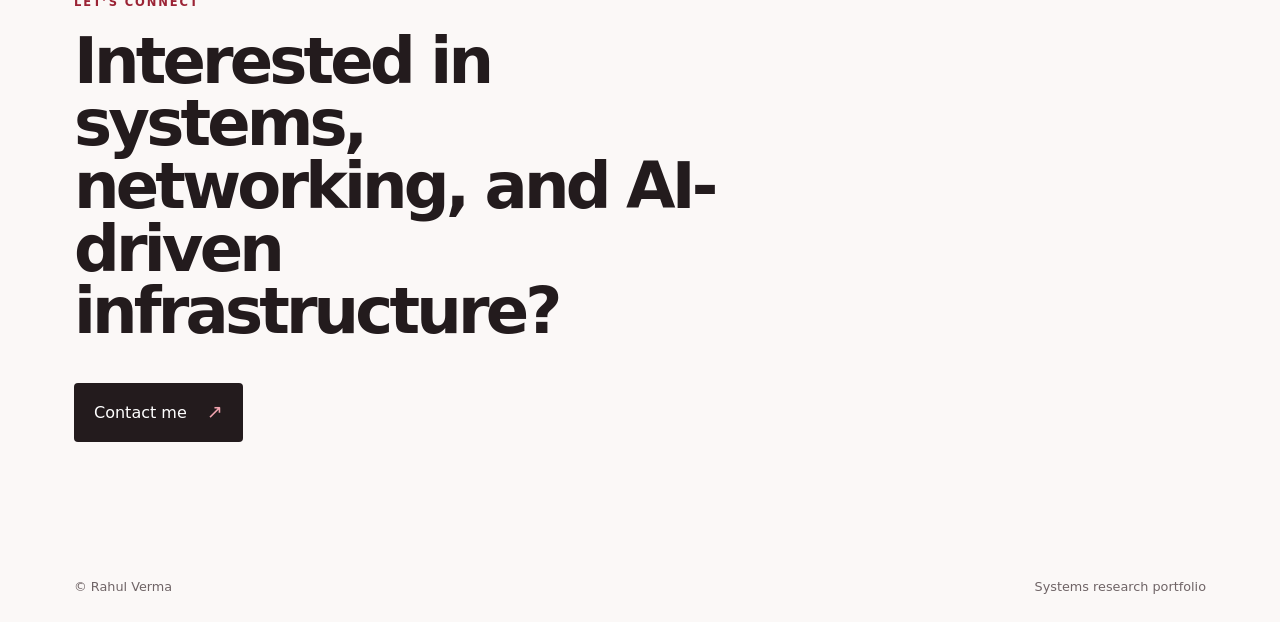
==== commit 7ca48d95: "Redesign systems portfolio: indigo theme, TrustSteer/AgenticOps, talks, new photo" ====
--- a/index.html
+++ b/index.html
@@ -4,25 +4,73 @@
   <meta charset="utf-8">
   <meta name="viewport" content="width=device-width,initial-scale=1">
   <title>Rahul Verma — Systems Research</title>
-  <meta name="description" content="Rahul Verma's systems-focused PhD research portfolio.">
+  <meta name="description" content="Rahul Verma's systems and networking research portfolio.">
   <link rel="stylesheet" href="style.css">
   <style>
-    .profile-photo{width:180px;height:180px;object-fit:cover;border-radius:50%;display:block;margin-top:32px;border:5px solid rgba(255,255,255,.8)}.hero{position:relative}
-  </style>
-  <style>
-    .hero{display:grid;grid-template-columns:minmax(0,1fr) 280px;gap:50px;align-items:center}.hero .profile-photo{grid-column:2;grid-row:1 / span 5;width:260px;height:260px;margin:0;justify-self:end}.hero .eyebrow,.hero h1,.hero .lede,.hero .actions{grid-column:1}.card-grid details{background:#e9eee5;padding:26px;min-height:220px}.card-grid summary{cursor:pointer;list-style:none}.card-grid summary::-webkit-details-marker{display:none}.card-grid summary h3{margin:36px 0 10px}.card-grid details p{color:var(--muted);margin-top:18px}.card-grid details[open]{outline:2px solid #829e27;outline-offset:-2px}.card-grid details[open] summary h3:after{content:'  —';color:#829e27}@media(max-width:720px){.hero{display:block}.hero .profile-photo{width:190px;height:190px;margin:0 0 28px;display:block}.card-grid details{min-height:0}}
-  </style>
-  <style>
-    .hero{padding:72px 24px 58px;max-width:1180px}.hero .profile-photo{width:300px;height:300px}.hero h1{font-size:clamp(3rem,7vw,6.4rem)}.timeline{padding:78px 24px;border-bottom:1px solid var(--line)}.timeline-grid{display:grid;grid-template-columns:repeat(3,1fr);gap:16px;margin-top:28px}.timeline-card{background:#e9eee5;padding:24px}.timeline-card strong{display:block;font-size:1.15rem}.timeline-card span{color:var(--muted);font-size:.85rem}.timeline-card p{color:var(--muted);margin-bottom:0}@media(max-width:720px){.hero{padding-top:48px}.hero .profile-photo{width:210px;height:210px}.timeline-grid{grid-template-columns:1fr}}
+    .hero{display:grid;grid-template-columns:minmax(0,1fr) 300px;gap:28px 50px;align-items:center;padding:72px 24px 58px;max-width:1180px}
+    .hero .profile-photo{grid-column:2;grid-row:1 / span 5;width:300px;height:300px;object-fit:cover;border-radius:50%;border:5px solid rgba(255,255,255,.8);margin:0;justify-self:end}
+    .hero .eyebrow,.hero h1,.hero .lede,.hero .actions,.hero-proof{grid-column:1}
+    .hero h1{font-size:clamp(3rem,7vw,6.4rem)}
+    .hero-proof{display:flex;gap:12px;align-items:baseline;border-top:1px solid var(--line);padding-top:18px;color:var(--muted);font-size:.92rem}
+    .hero-proof strong{color:var(--violet);font-size:1.45rem}
+    .timeline{padding:90px 24px;border-bottom:1px solid var(--line)}
+    .experience-heading{display:grid;grid-template-columns:1.1fr .9fr;gap:64px;align-items:end}
+    .experience-heading h2{font-size:clamp(2.5rem,4.5vw,4.8rem);line-height:1.02;letter-spacing:-.06em;margin:12px 0 0;max-width:700px}
+    .experience-heading>p{color:var(--muted);max-width:440px;margin:0 0 6px}
+    .timeline-grid{display:grid;grid-template-columns:repeat(3,minmax(0,1fr));gap:18px;margin-top:44px}
+    .timeline-card{background:#f8eeef;border-top:4px solid var(--violet);padding:26px;display:flex;flex-direction:column;min-height:310px}
+    .timeline-meta{display:flex;justify-content:space-between;gap:12px;color:var(--violet);font-size:.75rem;font-weight:700;letter-spacing:.08em;text-transform:uppercase}
+    .timeline-card h3{font-size:1.5rem;line-height:1.15;margin:30px 0 4px;letter-spacing:-.03em}
+    .timeline-card .role{color:var(--ink);font-size:.9rem;font-weight:650;margin:0}
+    .timeline-card .work-summary{color:var(--muted);font-size:.94rem;line-height:1.55;margin:18px 0 24px}
+    .timeline-card a{color:var(--violet);font-weight:700;font-size:.85rem;text-decoration:none;margin-top:auto}
+    .timeline-card a:hover{text-decoration:underline}
+    .stats{border-top:1px solid var(--line);border-bottom:1px solid var(--line);display:grid;grid-template-columns:repeat(3,1fr);padding:26px 24px;gap:30px}
+    .stats strong{display:block;font-size:1.7rem}.stats span{color:var(--muted);font-size:.9rem}
+    .split{display:grid;grid-template-columns:1fr 1fr;gap:80px}
+    .chips{display:flex;flex-wrap:wrap;gap:10px;margin-top:30px}
+    .chips span{border:1px solid #e6cdd1;border-radius:99px;padding:7px 13px;color:#6a4c51;font-size:.85rem}
+    .about-copy{align-self:end;max-width:500px}.about-copy p{color:var(--muted)}
+    .projects-intro{display:flex;justify-content:space-between;gap:36px;align-items:end}
+    .projects-intro h2{margin:10px 0 0}.projects-intro>p{color:var(--muted);max-width:350px;margin:0 0 8px}
+    .group{margin-top:82px;scroll-margin-top:32px}.group:first-of-type{margin-top:48px}
+    .group-heading{display:flex;justify-content:space-between;gap:24px;align-items:end;border-bottom:1px solid var(--line);padding-bottom:18px}
+    .group-heading h3{font-size:clamp(1.8rem,3vw,2.6rem);letter-spacing:-.04em;line-height:1.1;margin:0}
+    .group-heading p{color:var(--muted);font-size:.9rem;max-width:440px;margin:0}
+    .group>.card-grid{margin-top:24px}
+    .card-grid{grid-template-columns:repeat(2,minmax(0,1fr));align-items:start;gap:16px}
+    .card-grid details{background:#f8eeef;border:1px solid #efdadd;min-height:0;align-self:start;border-radius:12px;overflow:hidden;transition:border-color .2s ease,box-shadow .2s ease}
+    .card-grid details:hover{border-color:var(--violet);box-shadow:0 8px 22px rgba(90,24,36,.08)}
+    .card-grid details[open]{border-color:var(--violet);box-shadow:0 10px 26px rgba(90,24,36,.1);outline:none}
+    .card-grid summary{cursor:pointer;list-style:none;padding:22px 24px 18px;min-height:158px;display:flex;flex-direction:column}
+    .card-grid summary::-webkit-details-marker{display:none}
+    .card-grid summary:focus-visible,.timeline-card a:focus-visible{outline:3px solid var(--violet);outline-offset:-4px}
+    .card-grid summary .number{font-size:.8rem;font-weight:700;letter-spacing:.1em}
+    .card-meta{display:flex;align-items:center;justify-content:space-between;gap:12px}
+    .project-tag{color:#7f1d2d;background:#f3dde0;border-radius:999px;padding:4px 9px;font-size:.7rem;font-weight:700;letter-spacing:.04em}
+    .card-grid summary h3{font-size:clamp(1.25rem,2vw,1.65rem);line-height:1.2;letter-spacing:-.035em;margin:18px 0 0}
+    .card-grid summary::after{content:'Read project  +';color:var(--violet);font-size:.79rem;font-weight:750;letter-spacing:.04em;margin-top:auto;padding-top:20px}
+    .card-grid details[open] summary::after{content:'Close project  −'}
+    .card-grid details p{color:var(--muted);font-size:.98rem;line-height:1.65;margin:0;padding:0 24px 26px}
+    .project-body{padding:0 24px 26px}.card-grid details .project-body p{padding:0;margin:0 0 14px}.card-grid details .project-body p:last-child{margin-bottom:0}
+    .project-body strong{color:var(--ink);display:inline}
+    .talks .text-link{display:inline-block;margin-top:12px;color:var(--violet);text-decoration:underline;text-underline-offset:4px}
+    .talks .text-link:focus-visible{outline:3px solid var(--violet);outline-offset:4px}
+    @media(max-width:900px){.timeline-grid{grid-template-columns:1fr}.timeline-card{min-height:0}.experience-heading{grid-template-columns:1fr;gap:18px}.experience-heading>p{max-width:650px}}
+    @media(max-width:720px){.hero{display:block;padding-top:48px}.hero .profile-photo{width:210px;height:210px;margin:0 0 28px}.hero-proof{margin-top:26px}.stats,.split,.card-grid{grid-template-columns:1fr}.projects-intro,.group-heading{display:block}.projects-intro>p,.group-heading p{margin-top:12px}.card-grid summary{min-height:140px}}
+    .about h2 em,.about .eyebrow{color:#f0a3ae}.about .about-copy p{color:#cdb9bc}
+    @media(prefers-reduced-motion:reduce){.card-grid details{transition:none}}
   </style>
 </head>
 <body>
   <header class="nav">
     <a class="brand" href="#top">Rahul Verma<span>.</span></a>
     <nav>
+      <a href="#experience">Experience</a>
       <a href="#research">Research</a>
       <a href="#projects">Projects</a>
       <a href="#publications">Publications</a>
+      <a href="#talks">Talks</a>
       <a href="#contact">Contact</a>
     </nav>
   </header>
@@ -30,40 +78,55 @@
   <main id="top">
     <section class="hero">
       <img class="profile-photo" src="Rahul.jpeg" alt="Rahul Verma">
-      <p class="eyebrow">Networking · Systems · AI/ML for Networks</p>
+      <p class="eyebrow">Operating Systems · Programmable Networks · Edge Infrastructure · AI for Networks</p>
       <h1>Engineering the future of <em>intelligent networks.</em></h1>
-      <p class="lede">I am Rahul Verma, a systems engineer and PhD aspirant with more than five years of industry experience building networked and distributed systems across Cisco Systems, OnePlus, and Tata Consultancy Services. I hold an MS by Research in Computer Science and Engineering from IIT Madras, where my work on federated learning for 5G network orchestration—funded by the VMware University Research Fund—resulted in three peer-reviewed IEEE publications. My research interests connect operating systems, programmable networks, distributed machine learning, and edge infrastructure to build faster, more autonomous, and dependable computing systems.</p>
+      <p class="lede">I am Rahul Verma, a systems engineer and PhD aspirant with more than five years of industry experience building networked and distributed systems across Cisco Systems, OnePlus, and Tata Consultancy Services. I hold an MS by Research in Computer Science and Engineering from IIT Madras, where my VMware University Research Fund-supported work on federated learning for 5G network orchestration resulted in three peer-reviewed IEEE publications. My research connects operating systems, programmable networks, distributed machine learning, and edge infrastructure to build faster, more autonomous, and more dependable computing systems.</p>
       <div class="actions">
-        <a class="button" href="#research">Explore the work <span>↗</span></a>
+        <a class="button" href="#research">Explore the research <span>↗</span></a>
         <a class="text-link" href="#contact">Get in touch</a>
       </div>
-    </section>
-
-    <section class="timeline">
-      <p class="eyebrow">Experience</p>
+      <div class="hero-proof"><strong>5+ years</strong><span>across network platforms, Linux systems, and distributed software</span></div>
+    </section>
+
+    <section id="experience" class="timeline">
+      <div class="experience-heading">
+        <div><p class="eyebrow">Industry experience</p><h2>Systems ideas tested on real hardware.</h2></div>
+        <p>More than five years across network platforms, mobile systems, and distributed software. Follow each role to see the projects behind it.</p>
+      </div>
       <div class="timeline-grid">
         <article class="timeline-card">
-          <strong>Cisco Systems</strong>
-          <span>Software Engineer (Grade 08) · Aug 2024 – Present</span>
-          <p>Linux and eBPF, Robotnik, zRAM, TSN, PoE, SELinux, and AI-assisted platform diagnostics.</p>
+          <div class="timeline-meta"><span>01 / Current</span><span>Aug 2024 – Present</span></div>
+          <h3>Cisco Systems</h3>
+          <p class="role">Software Engineer (Grade 08)</p>
+          <p class="work-summary">Linux kernel and eBPF observability, edge compute bring-up for SONiC switches, TSN frame preemption, PoE and platform security, and evidence-grounded agents for network troubleshooting.</p>
+          <a href="#cisco-projects">Explore Cisco projects ↗</a>
         </article>
         <article class="timeline-card">
-          <strong>OnePlus</strong>
-          <span>Engineer L3 · Jul 2023 – Aug 2024</span>
-          <p>Generative vision, ML-based failure detection, and LLM-assisted diagnostics.</p>
+          <div class="timeline-meta"><span>02 / Previous</span><span>Jul 2023 – Aug 2024</span></div>
+          <h3>OnePlus</h3>
+          <p class="role">Engineer L3</p>
+          <p class="work-summary">Device-log diagnostics that route failures to the right team and surface similar past incidents, plus on-device vision under phone memory limits.</p>
+          <a href="#oneplus-projects">Explore OnePlus work ↗</a>
         </article>
         <article class="timeline-card">
-          <strong>Tata Consultancy Services</strong>
-          <span>System Analyst · Jul 2018 – Sep 2020</span>
-          <p>Enterprise distributed applications, data interfaces, and scalable analytics workflows.</p>
-        </article>
-      </div>
-    </section>
-
-    <section class="education">
-      <p class="eyebrow">Academic path</p>
-      <h2>MS by Research<br><em>Indian Institute of Technology Madras</em></h2>
-      <p>Thesis: Federated Learning for VNF auto-scaling and placement in 5G-and-beyond networks. Advisor: Prof. Krishna Moorthy Sivalingam. Funded by the VMware University Research Fund, USA.</p>
+          <div class="timeline-meta"><span>03 / Earlier</span><span>Jul 2018 – Sep 2020</span></div>
+          <h3>Tata Consultancy Services</h3>
+          <p class="role">System Analyst</p>
+          <p class="work-summary">Distributed applications and data interfaces that made enterprise information usable for analytics and machine learning.</p>
+          <a href="#tcs-projects">Explore TCS work ↗</a>
+        </article>
+      </div>
+    </section>
+
+    <section id="about" class="about">
+      <div>
+        <p class="eyebrow">Academic path</p>
+        <h2>MS by Research<br><em>Indian Institute of Technology Madras</em></h2>
+      </div>
+      <div class="about-copy">
+        <p>At IIT Madras, I studied how to forecast network demand across providers without sharing their traffic data, then used those forecasts to decide when and where to add network services. The work led to three first-author IEEE papers. Advisor: Prof. Krishna Moorthy Sivalingam. Supported by the VMware University Research Fund, USA.</p>
+        <p>I graduated first in Information Technology at Terna Engineering College and earned All India Rank 502 in GATE Computer Science 2020 (97,481 candidates).</p>
+      </div>
     </section>
 
     <section class="stats">
@@ -78,71 +141,104 @@
         <h2>Intelligent systems for next-generation networks.</h2>
       </div>
       <div>
-        <p>I aim to investigate how operating-system mechanisms, programmable network infrastructure, and distributed machine learning can work together to make future networks faster, more autonomous, and more dependable. My industry and research experience gives me a full-stack perspective—from hardware bring-up and kernel observability to datapath design, federated learning, and network orchestration.</p>
-        <p>At IIT Madras, I designed a federated learning framework for VNF auto-scaling using LSTM/GRU forecasting and Time-GAN synthetic telemetry, and developed a federated deep-learning system for dynamic VNF placement across multi-cloud environments without sharing raw operator data.</p>
+        <p>I aim to investigate how operating-system mechanisms, programmable network infrastructure, and distributed machine learning can work together to make future networks faster, more autonomous, and more dependable. My industry work gives me a full-stack view, from hardware bring-up and kernel observability to datapath design, time-sensitive networking, and safe automation of network operations.</p>
+        <p>My IIT Madras research began with a practical constraint: network providers could not share private traffic data. I studied federated forecasting, in which each provider trains locally and shares model updates, and then used the forecasts to investigate when to scale virtual network functions and where to place them. The published experiments used public traces and synthetic data to represent separate providers.</p>
         <div class="chips">
-          <span>Operating systems</span><span>Linux / eBPF</span><span>Platform bring-up</span><span>Datapath design</span><span>Distributed ML</span><span>AI/ML for networking</span><span>5G &amp; TSN</span><span>GPU systems</span><span>Network orchestration</span>
+          <span>Operating systems</span><span>Linux / eBPF</span><span>Platform bring-up</span><span>Datapath design</span><span>5G &amp; TSN</span><span>Edge infrastructure</span><span>GPU systems</span><span>Distributed ML</span><span>AI for networks</span><span>Network orchestration</span>
         </div>
       </div>
     </section>
 
     <section id="projects" class="section">
-      <p class="eyebrow">Selected projects</p>
+      <div class="projects-intro">
+        <div><p class="eyebrow">Experience &amp; selected projects</p><h2>What I built, by team.</h2></div>
+        <p>Start with a company, then open a project to see the problem, my contribution, and why it mattered.</p>
+      </div>
+
+      <div id="cisco-projects" class="group">
+        <div class="group-heading"><h3>Cisco Systems</h3><p>Software Engineer · Aug 2024 – Present · Platform engineering, OS observability, TSN, and network intelligence</p></div>
+        <div class="card-grid">
+          <details>
+            <summary><span class="card-meta"><span class="number">01</span><span class="project-tag">OS Observability</span></span><h3>Linux Kernel Systems and eBPF Monitoring</h3></summary>
+            <div class="project-body"><p><strong>Problem</strong> Production networking platforms need visibility into how the system and network behave at runtime, both to mitigate vulnerabilities and to diagnose operational issues.</p><p><strong>My work</strong> I worked on Linux kernel-level systems and eBPF-based monitoring that exposes runtime system and network behavior.</p><p><strong>Why it matters</strong> Kernel-level observability signals feed vulnerability mitigation and operational diagnosis on production networking platforms.</p></div>
+          </details>
+          <details>
+            <summary><span class="card-meta"><span class="number">02</span><span class="project-tag">Edge Platforms</span></span><h3>Robotnik Hot-Pluggable Edge Module</h3></summary>
+            <div class="project-body"><p><strong>Problem</strong> AI and application workloads at the network edge need compute capacity that the switch CPU alone cannot provide.</p><p><strong>My work</strong> I led platform bring-up for a CN10208-based compute module with eight Neoverse N2 cores, 32GB DRAM, and NVMe storage for SONiC switches. I implemented NFS filesystem enablement, Docker application support, datapath design, resource telemetry, and AI-workload benchmarking, and contributed to boot, TPM, diagnostics, backplane, lifecycle, and DPDK design.</p><p><strong>Why it matters</strong> Services can run close to the network on a hot-pluggable module rather than on the switch CPU.</p></div>
+          </details>
+          <details>
+            <summary><span class="card-meta"><span class="number">03</span><span class="project-tag">Memory Systems</span></span><h3>zRAM for Constrained Linux Systems</h3></summary>
+            <div class="project-body"><p><strong>Problem</strong> Memory-constrained Linux systems run out of capacity, and swapping to storage is slow.</p><p><strong>My work</strong> I evaluated compressed in-memory swap and tuned compression algorithms, device sizing, swap priority, and swappiness; prevented zswap conflicts; and validated behavior using <code>zramctl</code> and <code>swapon</code>.</p><p><strong>Why it matters</strong> Effective memory capacity increases without falling back to slow storage I/O.</p></div>
+          </details>
+          <details>
+            <summary><span class="card-meta"><span class="number">04</span><span class="project-tag">TSN</span></span><h3>IEEE 802.1Qbu Frame Preemption</h3></summary>
+            <div class="project-body"><p><strong>Problem</strong> A time-critical frame, such as camera traffic, can be delayed by a lower-priority frame already crossing the link.</p><p><strong>My work</strong> On Cisco Industrial Ethernet 9000, I implemented frame preemption across platform firmware, QoS integration for express and preempted queues, per-port CLI, and link-partner negotiation that enables preemption only when both endpoints support it.</p><p><strong>Why it matters</strong> The switch can pause the lower-priority frame, send the time-critical frame, then resume, delivering data sooner to time-sensitive applications.</p></div>
+          </details>
+          <details>
+            <summary><span class="card-meta"><span class="number">05</span><span class="project-tag">Platform Security</span></span><h3>PoE Platform Features, Firmware Upgrades, and SELinux</h3></summary>
+            <p>Developed PoE platform features and firmware boot-time upgrade support for production networking systems, and enforced SELinux policies to constrain platform services and strengthen runtime security.</p>
+          </details>
+          <details>
+            <summary><span class="card-meta"><span class="number">06</span><span class="project-tag">Edge ML</span></span><h3>Edge AI Hardware Power Fingerprinting</h3></summary>
+            <p>Built a containerized Cisco IOx pipeline that learns device-specific signatures from Layer-1 PoE power, current, and voltage telemetry using Isolation Forest, detecting rogue-device replacement and triggering automated closed-loop port isolation.</p>
+          </details>
+          <details>
+            <summary><span class="card-meta"><span class="number">07</span><span class="project-tag">Network Diagnosis</span></span><h3>Graph RAG Agent for PHY/Port Debugging</h3></summary>
+            <div class="project-body"><p><strong>Problem</strong> Link flaps, CRC bursts, and SFP failures can originate anywhere along the port, PHY, SerDes, and ASIC path, so complex faults take a long time to triage.</p><p><strong>My work</strong> I modeled Port → PHY → SerDes → ASIC dependencies as a graph and combined TextFSM-parsed CLI data with graph traversal and LLM reasoning to explain these failures.</p><p><strong>Result</strong> Average engineer triage time for complex PHY faults fell from about 60 minutes to about 5 minutes.</p></div>
+          </details>
+          <details>
+            <summary><span class="card-meta"><span class="number">08</span><span class="project-tag">Reliable Automation</span></span><h3>TrustSteer: Evidence-Grounded and Safe Network Troubleshooting POC</h3></summary>
+            <div class="project-body"><p><strong>Operational problem</strong> An automated troubleshooter can turn symptoms into a confident diagnosis without enough evidence. Repeated link flaps, CRC errors, and packet loss may indicate degraded optics, faulty media, a duplex mismatch, congestion, or remote-interface instability; choosing one explanation too early can lead to a change that does not fix the incident and may make it worse.</p><p><strong>Architecture I built</strong> TrustSteer keeps observation, hypothesis, verified root cause, and remediation separate. An incident-context builder converts live network measurements, logs, configuration, and topology into structured evidence. A hypothesis agent generates possible causes, an evidence planner identifies what each still needs, and typed, read-only diagnostic tools collect the missing network state. A claim-evidence verifier checks whether every conclusion is supported, contradicted, or uncertain before it reaches the action layer, and remediation is gated by risk. Model-generated intent stays separate from deterministic execution controls.</p><p><strong>Evaluation framework</strong> A repeatable fault-injection framework defines known root causes, relevant evidence, distractors, required diagnostic steps, safe and unsafe remediations, and expected post-action state. Test cases cover incomplete, stale, conflicting, and misleading measurements as well as prompt injection embedded in logs. It measures grounded root-cause accuracy, unsupported assertions, correct abstention, diagnostic tool calls, latency, unsafe actions, and remediation success.</p></div>
+          </details>
+          <details>
+            <summary><span class="card-meta"><span class="number">09</span><span class="project-tag">Network Operations</span></span><h3>AgenticOps: Safe Network Change Management</h3></summary>
+            <div class="project-body"><p><strong>Problem</strong> Network alerts need investigation that connects live observations with runbooks and networking knowledge, and any proposed change must be separated from risky, unverified actions.</p><p><strong>My work</strong> I developed domain-specific troubleshooting skills for an agentic network-operations platform, combining RAG, vector and BM25 search, runbooks, and network tools, along with an orchestration layer for prompts, sub-agents, tool routing, context, and pluggable models. An ambient agent prioritizes alerts and shares findings through Webex, and simulated incidents with known causes are used for evaluation.</p><p><strong>Change safety</strong> Risk and blast-radius checks, digital-twin testing, pre-change validation, and human approval gate proposed network changes; post-change verification checks the outcome.</p></div>
+          </details>
+          <details>
+            <summary><span class="card-meta"><span class="number">10</span><span class="project-tag">Developer AI</span></span><h3>AI-Powered Code Review Platform</h3></summary>
+            <p>Built specialized LLM agents for bugs, security, performance, and maintainability, grounded by code knowledge graphs, semantic embeddings, and static-analysis signals. Used confidence-weighted aggregation and developer feedback to improve cross-file reasoning and finding quality.</p>
+          </details>
+          <details>
+            <summary><span class="card-meta"><span class="number">11</span><span class="project-tag">OT Security</span></span><h3>Vulnerability Context Enrichment for Cisco Cyber Vision</h3></summary>
+            <p>Transformed generic NVD CVE records into device-specific risk profiles by correlating vulnerabilities with asset configurations and active protocol services, and incorporated ISA/IEC 62443 zone context to improve vulnerability prioritization.</p>
+          </details>
+        </div>
+      </div>
+
+      <div id="oneplus-projects" class="group">
+        <div class="group-heading"><h3>OnePlus</h3><p>Engineer L3 · Jul 2023 – Aug 2024 · Mobile-system diagnostics and on-device vision</p></div>
+        <div class="card-grid">
+          <details>
+            <summary><span class="card-meta"><span class="number">12</span><span class="project-tag">Diagnostics</span></span><h3>Device-Log Diagnostics</h3></summary>
+            <div class="project-body"><p><strong>Problem</strong> Device failures generate large logs, and prior diagnostic knowledge is hard to reuse during a new investigation.</p><p><strong>My work</strong> I built a tool that routes device logs to the responsible engineering team and retrieves similar incidents, probable causes, and fixes through Elasticsearch.</p><p><strong>Why it matters</strong> Engineers can start from what has already been learned about similar failures.</p></div>
+          </details>
+          <details>
+            <summary><span class="card-meta"><span class="number">13</span><span class="project-tag">On-Device Vision</span></span><h3>Object Selection for On-Device Image Editing</h3></summary>
+            <div class="project-body"><p><strong>Problem</strong> Removing an object from a photo depends on selecting the right pixels; a poor boundary remains visible after the background is filled.</p><p><strong>My work</strong> I worked on identifying the user-selected object and segmenting the pixels that belonged to it.</p><p><strong>Constraint</strong> The result had to preserve visual detail within a phone's memory and response-time limits.</p></div>
+          </details>
+        </div>
+      </div>
+
+      <div id="tcs-projects" class="group">
+        <div class="group-heading"><h3>Tata Consultancy Services</h3><p>System Analyst · Jul 2018 – Sep 2020 · Distributed software and data foundations</p></div>
+        <div class="card-grid">
+          <details>
+            <summary><span class="card-meta"><span class="number">14</span><span class="project-tag">Distributed Systems</span></span><h3>Enterprise Distributed Applications</h3></summary>
+            <p>Developed enterprise-scale distributed applications and data interfaces spanning application, database, and integration layers, and designed scalable data workflows for predictive analytics, operational automation, and downstream machine learning.</p>
+          </details>
+        </div>
+      </div>
 
       <div class="group">
-        <h2>Cisco Systems</h2>
-        <p class="muted">Platform engineering, networking, OS observability, security, and applied AI.</p>
+        <div class="group-heading"><h3>IIT Madras Systems Projects</h3><p>Computer architecture and router algorithms from graduate coursework</p></div>
         <div class="card-grid">
-          <details open>
-            <summary><span class="number">01</span><h3>Linux Kernel Systems and eBPF Monitoring</h3></summary>
-            <p>Worked on Linux kernel-level systems and eBPF-based monitoring to improve runtime visibility into system and network behavior. Applied kernel-level observability signals to vulnerability mitigation and operational diagnosis on production networking platforms.</p>
-          </details>
-          <details>
-            <summary><span class="number">02</span><h3>Robotnik Hot-Pluggable Edge Module</h3></summary>
-            <p>Brought up a CN10208-based compute module with eight Neoverse N2 cores, 32GB DRAM, and NVMe storage for SONiC switches. Implemented NFS, Docker application support, datapath design, resource telemetry, and AI-workload benchmarking, and contributed to boot, TPM, diagnostics, backplane, lifecycle, and DPDK design.</p>
-          </details>
-          <details>
-            <summary><span class="number">03</span><h3>zRAM for Constrained Linux Systems</h3></summary>
-            <p>Evaluated compressed in-memory swap to increase effective memory capacity while avoiding slow storage I/O. Tuned compression algorithms, device sizing, swap priority, and swappiness; prevented zswap conflicts and validated behavior using zramctl and swapon.</p>
-          </details>
-          <details>
-            <summary><span class="number">04</span><h3>IEEE 802.1Qbu TSN Frame Preemption</h3></summary>
-            <p>Implemented low-latency preemption so time-critical traffic can interrupt non-critical frames during transmission. Developed platform firmware changes, CLI extensions, and QoS integration for express and preempted queues, with per-port configuration and link-partner auto-enable negotiation.</p>
-          </details>
-          <details>
-            <summary><span class="number">05</span><h3>PoE Platform Features, Firmware Upgrades, and SELinux</h3></summary>
-            <p>Developed PoE platform features and firmware boot-time upgrade support for production networking systems. Enforced SELinux policies to constrain platform services and strengthen runtime security.</p>
-          </details>
-          <details>
-            <summary><span class="number">06</span><h3>Edge AI Hardware Power Fingerprinting</h3></summary>
-            <p>Built a containerized Cisco IOx pipeline that learned device-specific signatures from Layer-1 PoE power, current, and voltage telemetry using Isolation Forest. Detected rogue-device replacement and integrated automated closed-loop port isolation.</p>
-          </details>
-          <details>
-            <summary><span class="number">07</span><h3>Graph RAG Agent for PHY/Port Debugging</h3></summary>
-            <p>Modeled Port → PHY → SerDes → ASIC dependencies and combined TextFSM-based CLI parsing with graph traversal to explain link flaps, CRC bursts, and SFP failures. Reduced average engineer triage time from approximately 60 minutes to 5 minutes for complex PHY faults.</p>
-          </details>
-          <details>
-            <summary><span class="number">08</span><h3>AI-Powered Code Review Platform</h3></summary>
-            <p>Built specialized LLM agents for bugs, security, performance, and maintainability, grounded by code knowledge graphs, semantic embeddings, and static-analysis signals. Used confidence-weighted aggregation and developer feedback to improve cross-file reasoning and finding quality.</p>
-          </details>
-          <details>
-            <summary><span class="number">09</span><h3>Vulnerability Context Enrichment for Cisco Cyber Vision</h3></summary>
-            <p>Transformed generic NVD CVE records into device-specific risk profiles by correlating vulnerabilities with asset configurations and active protocol services. Incorporated ISA/IEC 62443 zone context to improve operational relevance and vulnerability prioritization.</p>
-          </details>
-        </div>
-      </div>
-
-      <div class="group">
-        <h2>Indian Institute of Technology Madras</h2>
-        <p class="muted">Computer architecture and networking systems projects.</p>
-        <div class="card-grid">
-          <details>
-            <summary><span class="number">10</span><h3>GPU TLB Optimization: DUCATI Architecture</h3></summary>
-            <p>Implemented a simplified DUCATI architecture in MacSim to extend GPU TLB reach and reduce address-translation inefficiency. Benchmarked CPU merge-sort and GPU vector-add workloads, observing fewer TLB evictions than the baseline on GPU workloads.</p>
-          </details>
-          <details>
-            <summary><span class="number">11</span><h3>Router Architectures and Algorithms — CS6040</h3></summary>
-            <p>Built Python circuit-switching and packet-processing simulators and implemented IPv4 classification using a Set Pruning Trie.</p>
+          <details>
+            <summary><span class="card-meta"><span class="number">15</span><span class="project-tag">Computer Architecture</span></span><h3>GPU TLB Optimization: DUCATI Architecture</h3></summary>
+            <div class="project-body"><p><strong>Problem</strong> Limited GPU TLB reach makes address translation inefficient for memory-intensive workloads.</p><p><strong>My work</strong> I implemented a simplified DUCATI architecture in MacSim to extend GPU TLB reach, then benchmarked CPU merge-sort and GPU vector-add workloads.</p><p><strong>Result</strong> The design showed fewer TLB evictions than the baseline on GPU workloads.</p></div>
+          </details>
+          <details>
+            <summary><span class="card-meta"><span class="number">16</span><span class="project-tag">Router Algorithms</span></span><h3>Router Architectures and Algorithms (CS6040)</h3></summary>
+            <p>Built Python circuit-switching and packet-processing simulators and implemented IPv4 packet classification using a Set Pruning Trie.</p>
           </details>
         </div>
       </div>
@@ -152,23 +248,45 @@
       <div>
         <p class="eyebrow">Research record</p>
         <h2>Published work.</h2>
-        <p class="muted">Three IEEE publications anchor my research trajectory across 5G networking and orchestration.</p>
+        <p class="muted">Three IEEE publications on federated learning for 5G network orchestration.</p>
       </div>
       <div class="pub-list">
         <article>
           <span>CloudNet 2022</span>
           <h3>Federated Learning approach for Auto-scaling of Virtual Network Function resource allocation in 5G-and-Beyond Networks</h3>
-          <p>2022 IEEE International Conference on Cloud Networking, pp. 242–246.</p>
+          <p>2022 IEEE International Conference on Cloud Networking, pp. 242–246. Compared federated LSTM and GRU demand forecasting with centralized learning while keeping each provider's traffic data local; GAN-generated traces helped address limited 5G data.</p>
         </article>
         <article>
           <span>FNWF 2023</span>
           <h3>VNF Placement based on Resource Usage Prediction using Federated Deep Learning Techniques</h3>
-          <p>2023 IEEE Future Networks World Forum.</p>
+          <p>2023 IEEE Future Networks World Forum. Predicted the resources virtual network functions would need across multiple clouds, compared federated predictions with centralized and conventional models, and integrated the estimates into a placement algorithm.</p>
         </article>
         <article>
           <span>IEEE Access · 2024</span>
           <h3>Design and Analysis of VNF Scaling Mechanisms for 5G-and-Beyond Networks using Federated Learning</h3>
-          <p>Vol. 12, pp. 129826–129843. DOI: 10.1109/ACCESS.2024.3458437.</p>
+          <p>Vol. 12, pp. 129826–129843. DOI: 10.1109/ACCESS.2024.3458437. Extended the forecasting research with a discrete-event simulator comparing proactive scaling, reactive scaling, and no scaling across traffic workloads.</p>
+        </article>
+      </div>
+    </section>
+
+    <section id="talks" class="section publications talks" aria-labelledby="talks-heading">
+      <div>
+        <p class="eyebrow">Knowledge sharing</p>
+        <h2 id="talks-heading">Talks and workshops.</h2>
+        <p class="muted">Sharing practical experience with AI agents and efficient model use.</p>
+      </div>
+      <div class="pub-list">
+        <article>
+          <span>IEEE AgenticAI Summit 2026</span>
+          <h3>Agent Flow &amp; Multi-Agent Hands-on</h3>
+          <p>Speaker · IISc Bangalore · 30–31 October 2026</p>
+          <p>A hands-on session on agent workflows and multi-agent systems.</p>
+          <a class="text-link" href="https://aisummit.ieeebangalore.org/" target="_blank" rel="noopener noreferrer">Official IEEE summit website ↗</a>
+        </article>
+        <article>
+          <span>Cisco Systems · Technical talk</span>
+          <h3>Tokens &amp; Pricing</h3>
+          <p>Delivered a technical talk at Cisco on LLM token usage, prompt caching, and cost-efficient AI-assisted development, with practical examples of measuring and reducing token use.</p>
         </article>
       </div>
     </section>
--- a/style.css
+++ b/style.css
@@ -1 +1 @@
-:root{--ink:#17231f;--muted:#61706a;--paper:#f5f6f0;--accent:#d7ff57;--line:#d9dfd6}*{box-sizing:border-box}html{scroll-behavior:smooth}body{margin:0;background:var(--paper);color:var(--ink);font:16px/1.6 Inter,ui-sans-serif,system-ui,sans-serif}.nav,main,footer{max-width:1180px;margin:auto}.nav{display:flex;justify-content:space-between;align-items:center;padding:28px 24px}.brand{font-size:1.5rem;font-weight:800;color:var(--ink);text-decoration:none}.brand span{color:#829e27}nav{display:flex;gap:28px}nav a,.text-link{color:var(--ink);text-decoration:none;font-size:.9rem}.hero{padding:125px 24px 92px;max-width:960px}.eyebrow{color:#718274;text-transform:uppercase;letter-spacing:.16em;font-size:.72rem;font-weight:750}.hero h1{font-size:clamp(3.3rem,8vw,7.2rem);line-height:.98;letter-spacing:-.065em;margin:20px 0 28px;max-width:950px}.hero em,h2 em{font-style:normal;color:#708b21}.lede{max-width:650px;color:var(--muted);font-size:1.17rem}.actions{display:flex;align-items:center;gap:28px;margin-top:38px}.button{display:inline-flex;gap:20px;align-items:center;background:var(--ink);color:#fff;text-decoration:none;padding:14px 20px;border-radius:3px}.button span{color:var(--accent);font-size:1.2rem}.stats{border-top:1px solid var(--line);border-bottom:1px solid var(--line);display:grid;grid-template-columns:repeat(3,1fr);padding:26px 24px;gap:30px}.stats strong{display:block;font-size:1.7rem}.stats span{color:var(--muted);font-size:.9rem}.section{padding:110px 24px;border-bottom:1px solid var(--line)}.split{display:grid;grid-template-columns:1fr 1fr;gap:80px}.section h2,.education h2,.contact h2{font-size:clamp(2.5rem,5vw,5rem);line-height:1;letter-spacing:-.05em;margin:18px 0}.split p{color:var(--muted);font-size:1.15rem}.chips{display:flex;flex-wrap:wrap;gap:10px;margin-top:30px}.chips span{border:1px solid #cbd4c8;border-radius:99px;padding:7px 13px;color:#4b5d52;font-size:.85rem}.card-grid{display:grid;grid-template-columns:repeat(3,1fr);gap:16px;margin-top:28px}.card-grid article{background:#e9eee5;padding:28px;min-height:245px}.number{color:#829e27}.card-grid h3{font-size:1.45rem;margin:45px 0 10px;line-height:1.1}.card-grid p,.muted{color:var(--muted)}.publications{display:grid;grid-template-columns:.8fr 1.2fr;gap:80px}.pub-list article{border-top:1px solid var(--line);padding:22px 0}.pub-list span{font-size:.72rem;letter-spacing:.12em;text-transform:uppercase;color:#829e27}.pub-list h3{margin:8px 0 0}.pub-list p{margin:3px 0;color:var(--muted)}.education{padding:110px 24px;background:var(--ink);color:#f5f6f0}.education p:last-child{max-width:580px;color:#b9c6bd}.contact{padding:110px 24px}.contact h2{max-width:620px}footer{display:flex;justify-content:space-between;padding:25px 24px;color:var(--muted);font-size:.8rem}@media(max-width:720px){nav{display:none}.hero{padding-top:70px}.stats,.split,.card-grid,.publications{grid-template-columns:1fr;gap:35px}.section,.education,.contact{padding-top:75px;padding-bottom:75px}}
+:root{--ink:#231b1d;--muted:#6f6466;--paper:#fbf8f7;--violet:#9b2335;--pink:#f0a3ae;--line:#ebe1e1}*{box-sizing:border-box}html{scroll-behavior:smooth}body{margin:0;background:var(--paper);color:var(--ink);font:16px/1.6 Inter,ui-sans-serif,system-ui,sans-serif}.nav,main,footer{max-width:1180px;margin:auto}.nav{display:flex;justify-content:space-between;align-items:center;padding:28px 24px}.brand{font-size:1.4rem;font-weight:800;color:var(--ink);text-decoration:none;letter-spacing:-.05em}.brand span{color:var(--violet);padding:0 3px}nav{display:flex;gap:28px}nav a,.text-link{color:var(--ink);text-decoration:none;font-size:.9rem}.hero{padding:130px 24px 100px;max-width:1000px}.eyebrow{color:var(--violet);text-transform:uppercase;letter-spacing:.16em;font-size:.72rem;font-weight:750}.hero h1{font-size:clamp(3.6rem,9vw,8.4rem);line-height:.9;letter-spacing:-.08em;margin:22px 0 28px}.hero em,h2 em{font-style:normal;color:var(--violet)}.lede{max-width:680px;color:var(--muted);font-size:1.17rem}.actions{display:flex;align-items:center;gap:28px;margin-top:38px}.button{display:inline-flex;gap:20px;align-items:center;background:var(--ink);color:#fff;text-decoration:none;padding:14px 20px;border-radius:4px}.button span{color:var(--pink);font-size:1.2rem}.signal{border-top:1px solid var(--line);border-bottom:1px solid var(--line);padding:27px 24px;display:flex;gap:45px;align-items:center;color:var(--muted);font-size:.9rem}.signal span{color:var(--violet);font-weight:700;text-transform:uppercase;letter-spacing:.1em;font-size:.7rem}.signal b{color:var(--pink);padding:0 8px}.section{padding:110px 24px;border-bottom:1px solid var(--line)}.intro{display:grid;grid-template-columns:1.25fr .75fr;gap:90px;align-items:end}.section h2,.about h2,.contact h2{font-size:clamp(2.7rem,5vw,5.3rem);line-height:.98;letter-spacing:-.06em;margin:18px 0 40px}.intro p,.muted{color:var(--muted);font-size:1.1rem}.card-grid{display:grid;grid-template-columns:repeat(3,1fr);gap:16px;margin-top:70px}.card-grid article{background:#f8eeef;padding:28px;min-height:255px}.number{color:var(--violet)}.card-grid h3{font-size:1.5rem;line-height:1.1;margin:65px 0 10px}.card-grid p,.pub-list p,.about>p{color:var(--muted)}.publications{display:grid;grid-template-columns:.8fr 1.2fr;gap:80px}.pub-list article{border-top:1px solid var(--line);padding:22px 0}.pub-list span{font-size:.72rem;letter-spacing:.12em;text-transform:uppercase;color:var(--violet)}.pub-list h3{margin:8px 0 0}.pub-list p{margin:3px 0}.about{display:grid;grid-template-columns:1fr 1fr;gap:80px;padding:110px 24px;background:#2a1418;color:#fbf8f7}.about>p{align-self:end;max-width:500px}.contact{padding:110px 24px}.contact h2{max-width:680px}footer{display:flex;justify-content:space-between;padding:25px 24px;color:var(--muted);font-size:.8rem}@media(max-width:720px){nav{display:none}.hero{padding-top:70px}.signal,.intro,.card-grid,.publications,.about{display:grid;grid-template-columns:1fr;gap:28px}.signal{gap:10px}.section,.about,.contact{padding-top:75px;padding-bottom:75px}}
